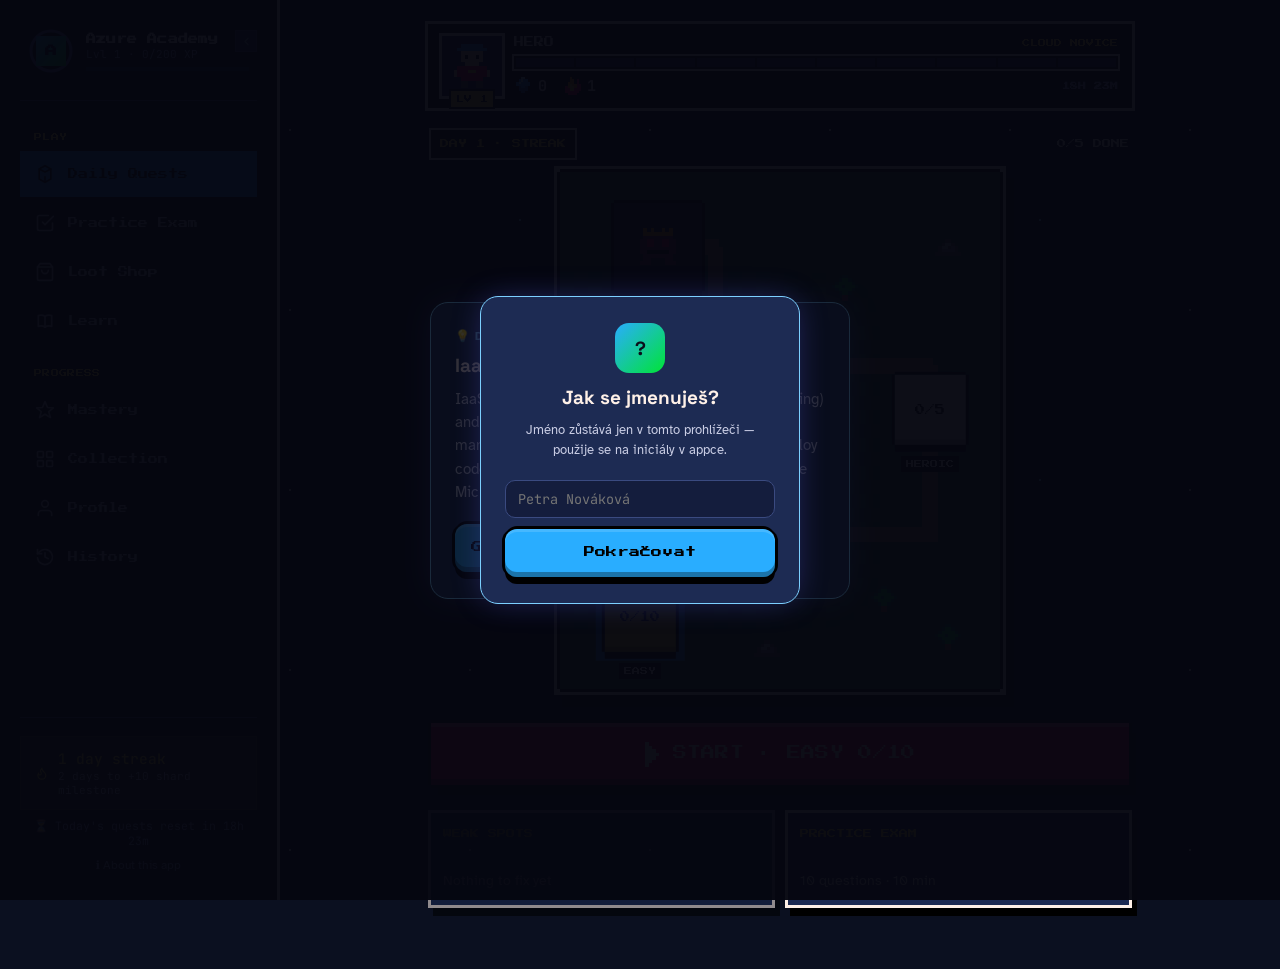
==== index.html @ ad639910 "v16a" ====
<!doctype html>
<html lang="en">
<head>
<meta charset="utf-8">
<meta name="viewport" content="width=device-width, initial-scale=1, viewport-fit=cover">
<title>Azure Academy — AZ-900 Quest Trainer</title>
<meta name="color-scheme" content="dark">
<meta name="apple-mobile-web-app-capable" content="yes">
<meta name="apple-mobile-web-app-status-bar-style" content="black-translucent">
<meta name="apple-mobile-web-app-title" content="AZ-900 Quest">
<meta name="mobile-web-app-capable" content="yes">
<meta name="theme-color" content="#0b1020">
<link rel="manifest" href="manifest.webmanifest">
<link rel="icon" type="image/png" sizes="192x192" href="icons/icon-192.png">
<link rel="apple-touch-icon" href="icons/apple-touch-icon.png">
<link rel="preconnect" href="https://fonts.googleapis.com">
<link rel="preconnect" href="https://fonts.gstatic.com" crossorigin>
<link rel="stylesheet" href="https://fonts.googleapis.com/css2?family=Press+Start+2P&family=JetBrains+Mono:wght@500;700&family=Atkinson+Hyperlegible:wght@400;700&display=swap">
<link rel="stylesheet" href="style.css?v=16">
<link rel="stylesheet" href="pixel.css?v=16">
</head>
<body>
<div id="mobile-topbar" class="mobile-topbar">
  <button id="mobile-nav-toggle" class="mobile-nav-toggle" onclick="toggleMobileNav()" aria-label="Menu">
    <svg viewBox="0 0 24 24" fill="none" stroke="currentColor" stroke-width="2" stroke-linecap="round"><line x1="3" y1="6" x2="21" y2="6"></line><line x1="3" y1="12" x2="21" y2="12"></line><line x1="3" y1="18" x2="21" y2="18"></line></svg>
  </button>
  <span class="mobile-topbar-title">Azure Academy</span>
</div>
<div id="mobile-nav-backdrop" class="mobile-nav-backdrop" onclick="closeMobileNav()"></div>
<svg id="bg-pattern" aria-hidden="true" xmlns="http://www.w3.org/2000/svg" xmlns:xlink="http://www.w3.org/1999/xlink">
  <defs>
    <g id="ic-cloud"><g transform="translate(-12,-12)"><path d="M17 18H8a4 4 0 0 1-1-7.9A5.5 5.5 0 0 1 16.9 8h.4a4 4 0 0 1-.3 8Z"/></g></g>
    <g id="ic-key"><g transform="translate(-12,-12)"><circle cx="8" cy="8" r="4"/><path d="M11 11 20 20"/><path d="M15.5 15.5 18.5 12.5"/><path d="M18 18 21 15"/></g></g>
    <g id="ic-shield"><g transform="translate(-12,-12)"><path d="M12 3 19 6v6c0 5-3 8-7 9-4-1-7-4-7-9V6Z"/><path d="M9 12l2 2 4-4"/></g></g>
    <g id="ic-gear"><g transform="translate(-12,-12)"><circle cx="12" cy="12" r="3"/><path d="M12 2v3M12 19v3M4.2 4.2l2.1 2.1M17.7 17.7l2.1 2.1M2 12h3M19 12h3M4.2 19.8l2.1-2.1M17.7 6.3l2.1-2.1"/></g></g>
    <g id="ic-db"><g transform="translate(-12,-12)"><ellipse cx="12" cy="6" rx="7" ry="3"/><path d="M5 6v6c0 1.7 3.1 3 7 3s7-1.3 7-3V6"/><path d="M5 12v6c0 1.7 3.1 3 7 3s7-1.3 7-3v-6"/></g></g>
    <g id="ic-net"><g transform="translate(-12,-12)"><circle cx="6" cy="6" r="2"/><circle cx="18" cy="6" r="2"/><circle cx="12" cy="18" r="2"/><path d="M8 7l3 9M16 7l-3 9M8 6h8"/></g></g>
    <g id="ic-mail"><g transform="translate(-12,-12)"><rect x="3" y="6" width="18" height="13" rx="2"/><path d="M3 7l9 6 9-6"/></g></g>
    <g id="ic-person"><g transform="translate(-12,-12)"><circle cx="12" cy="12" r="9"/><circle cx="12" cy="10" r="3"/><path d="M6.5 18.5c1.5-2.5 3.5-3.5 5.5-3.5s4 1 5.5 3.5"/></g></g>
    <pattern id="cloudTile" width="1200" height="900" patternUnits="userSpaceOnUse">
      <g fill="none" stroke="currentColor" stroke-width="2.2" stroke-linecap="round" stroke-linejoin="round">
        <use href="#ic-cloud" transform="translate(120,170) rotate(-10) scale(4.3)"/>
        <use href="#ic-key" transform="translate(475,135) rotate(16) scale(3.9)"/>
        <use href="#ic-shield" transform="translate(730,185) rotate(-13) scale(4.5)"/>
        <use href="#ic-gear" transform="translate(1065,125) rotate(22) scale(4.0)"/>
        <use href="#ic-db" transform="translate(180,465) rotate(-7) scale(4.6)"/>
        <use href="#ic-net" transform="translate(425,430) rotate(13) scale(4.1)"/>
        <use href="#ic-mail" transform="translate(770,480) rotate(-19) scale(3.8)"/>
        <use href="#ic-person" transform="translate(1035,440) rotate(9) scale(4.4)"/>
        <use href="#ic-gear" transform="translate(130,775) rotate(25) scale(4.0)"/>
        <use href="#ic-cloud" transform="translate(480,735) rotate(-9) scale(4.5)"/>
        <use href="#ic-key" transform="translate(720,770) rotate(15) scale(3.9)"/>
        <use href="#ic-shield" transform="translate(1070,725) rotate(-6) scale(4.3)"/>
      </g>
    </pattern>
  </defs>
  <rect width="100%" height="100%" fill="url(#cloudTile)"/>
</svg>

<div id="shell">
  <aside id="sidebar">
    <div class="brand">
      <button class="sidebar-collapse-btn" onclick="toggleSidebarCollapse()" aria-label="Collapse sidebar" title="Collapse sidebar">
        <svg viewBox="0 0 24 24" fill="none" stroke="currentColor" stroke-width="2" stroke-linecap="round" stroke-linejoin="round"><polyline points="15 18 9 12 15 6"></polyline></svg>
      </button>
      <div class="brand-ring-wrap">
        <svg class="brand-ring" width="46" height="46" viewBox="0 0 46 46">
          <circle cx="23" cy="23" r="20" stroke="var(--line-bright)" stroke-width="3" fill="none"/>
          <circle id="brand-ring-fill" cx="23" cy="23" r="20" stroke="url(#brandRingGrad)" stroke-width="3" fill="none"
            stroke-linecap="round" stroke-dasharray="125.6" stroke-dashoffset="125.6" transform="rotate(-90 23 23)"/>
          <defs><linearGradient id="brandRingGrad"><stop offset="0%" stop-color="var(--section-accent)"/><stop offset="100%" stop-color="var(--teal)"/></linearGradient></defs>
        </svg>
        <div class="brand-mark" id="brand-mark">A</div>
      </div>
      <div class="brand-info">
        <div class="brand-text">Azure Academy</div>
        <div class="brand-sub" id="brand-sub">AZ-900 Quest Trainer</div>
        <div class="brand-xp-bar"><div class="brand-xp-fill" id="brand-xp-fill"></div></div>
      </div>
    </div>

    <nav class="nav-group">
      <div class="nav-label">Play</div>
      <div class="nav-item" data-page="quests" tabindex="0" role="button" onclick="goTo('quests')" onkeydown="if(event.key==='Enter'||event.key===' '){event.preventDefault();goTo('quests')}">
        <span class="nav-icon">
          <svg viewBox="0 0 24 24" fill="none" stroke="currentColor" stroke-width="2" stroke-linecap="round" stroke-linejoin="round"><polygon points="12 2 19 6 19 18 12 22 5 18 5 6 12 2"></polygon><line x1="12" y1="22" x2="12" y2="15.5"></line><polyline points="19 6 12 9.5 5 6"></polyline></svg>
        </span>
        Daily Quests
        <span id="chest-badge" class="nav-badge" style="display:none"></span>
      </div>
      <div class="nav-item" data-page="exam" tabindex="0" role="button" onclick="goTo('exam')" onkeydown="if(event.key==='Enter'||event.key===' '){event.preventDefault();goTo('exam')}">
        <span class="nav-icon">
          <svg viewBox="0 0 24 24" fill="none" stroke="currentColor" stroke-width="2" stroke-linecap="round" stroke-linejoin="round"><path d="M9 11l3 3L22 4"></path><path d="M21 12v7a2 2 0 0 1-2 2H5a2 2 0 0 1-2-2V5a2 2 0 0 1 2-2h11"></path></svg>
        </span>
        Practice Exam
      </div>
      <div class="nav-item" data-page="shop" tabindex="0" role="button" onclick="goTo('shop')" onkeydown="if(event.key==='Enter'||event.key===' '){event.preventDefault();goTo('shop')}">
        <span class="nav-icon">
          <svg viewBox="0 0 24 24" fill="none" stroke="currentColor" stroke-width="2" stroke-linecap="round" stroke-linejoin="round"><path d="M6 2 3 6v14a2 2 0 0 0 2 2h14a2 2 0 0 0 2-2V6l-3-4Z"></path><path d="M3 6h18"></path><path d="M16 10a4 4 0 0 1-8 0"></path></svg>
        </span>
        Loot Shop
      </div>
      <div class="nav-item" data-page="learn" tabindex="0" role="button" onclick="goTo('learn')" onkeydown="if(event.key==='Enter'||event.key===' '){event.preventDefault();goTo('learn')}">
        <span class="nav-icon">
          <svg viewBox="0 0 24 24" fill="none" stroke="currentColor" stroke-width="2" stroke-linecap="round" stroke-linejoin="round"><path d="M12 6.5c-2-1.5-5-2-8-1v13c3-1 6-.5 8 1 2-1.5 5-2 8-1V5.5c-3-1-6-.5-8 1Z"></path><path d="M12 6.5v13"></path></svg>
        </span>
        Learn
      </div>
    </nav>

    <nav class="nav-group">
      <div class="nav-label">Progress</div>
      <div class="nav-item" data-page="mastery" tabindex="0" role="button" onclick="goTo('mastery')" onkeydown="if(event.key==='Enter'||event.key===' '){event.preventDefault();goTo('mastery')}">
        <span class="nav-icon">
          <svg viewBox="0 0 24 24" fill="none" stroke="currentColor" stroke-width="2" stroke-linecap="round" stroke-linejoin="round"><path d="M12 2 15 9 22 9.5 16.5 14 18.5 21 12 17 5.5 21 7.5 14 2 9.5 9 9Z"></path></svg>
        </span>
        Mastery
      </div>
      <div class="nav-item" data-page="collection" tabindex="0" role="button" onclick="goTo('collection')" onkeydown="if(event.key==='Enter'||event.key===' '){event.preventDefault();goTo('collection')}">
        <span class="nav-icon">
          <svg viewBox="0 0 24 24" fill="none" stroke="currentColor" stroke-width="2" stroke-linecap="round" stroke-linejoin="round"><rect x="3" y="3" width="7" height="7" rx="1"></rect><rect x="14" y="3" width="7" height="7" rx="1"></rect><rect x="3" y="14" width="7" height="7" rx="1"></rect><rect x="14" y="14" width="7" height="7" rx="1"></rect></svg>
        </span>
        Collection
      </div>
      <div class="nav-item" data-page="profile" tabindex="0" role="button" onclick="goTo('profile')" onkeydown="if(event.key==='Enter'||event.key===' '){event.preventDefault();goTo('profile')}">
        <span class="nav-icon">
          <svg viewBox="0 0 24 24" fill="none" stroke="currentColor" stroke-width="2" stroke-linecap="round" stroke-linejoin="round"><path d="M20 21v-2a4 4 0 0 0-4-4H8a4 4 0 0 0-4 4v2"></path><circle cx="12" cy="7" r="4"></circle></svg>
        </span>
        Profile
      </div>
      <div class="nav-item" data-page="history" tabindex="0" role="button" onclick="goTo('history')" onkeydown="if(event.key==='Enter'||event.key===' '){event.preventDefault();goTo('history')}">
        <span class="nav-icon">
          <svg viewBox="0 0 24 24" fill="none" stroke="currentColor" stroke-width="2" stroke-linecap="round" stroke-linejoin="round"><path d="M3 3v5h5"></path><path d="M3.05 13A9 9 0 1 0 6 5.3L3 8"></path><path d="M12 7v5l4 2"></path></svg>
        </span>
        History
      </div>
    </nav>

    <div class="sidebar-footer">
      <div class="streak-pill" id="streak-pill">
        <svg width="15" height="15" viewBox="0 0 24 24" fill="none" stroke="currentColor" stroke-width="2"><path d="M8.5 14.5A2.5 2.5 0 0 0 11 12c0-1.38-.5-2-1-3-1.072-2.143-.224-4.054 2-6 .5 2.5 2 4.9 4 6.5 2 1.6 3 3.5 3 5.5a7 7 0 1 1-14 0c0-1.153.433-2.294 1-3a2.5 2.5 0 0 0 2.5 2.5z"></path></svg>
        <div>
          <div id="streak-text">0 day streak</div>
          <div id="streak-sub" class="streak-sub"></div>
        </div>
      </div>
      <div class="day-timer" id="day-timer"></div>
      <div class="about-link" onclick="showAboutModal()">ℹ️ About this app</div>
    </div>
  </aside>

  <main id="main">
    <header id="hud" class="hud" aria-label="Player status">
      <button type="button" class="hud-avatar" id="hud-avatar" onclick="goTo('profile')" aria-label="Open profile">
        <span id="hud-sprite"></span>
        <span class="hud-lvl" id="hud-lvl">LV 1</span>
      </button>
      <div class="hud-main">
        <div class="hud-row"><span class="hud-name" id="hud-name">HERO</span><span class="hud-title" id="hud-title"></span></div>
        <div class="hud-xp" id="hud-xp" role="progressbar" aria-label="Level progress" aria-valuemin="0" aria-valuemax="200" aria-valuenow="0"></div>
        <div class="hud-row hud-cur">
          <span title="Shards"><span id="hud-shard-ic"></span><b id="hud-shards">0</b></span>
          <span title="Day streak"><span id="hud-flame-ic"></span><b id="hud-streak">1</b></span>
          <span class="hud-timer" id="hud-timer"></span>
        </div>
      </div>
    </header>
    <div id="page-quests" class="page"></div>
    <div id="page-shop" class="page"></div>
    <div id="page-exam" class="page"></div>
    <div id="page-learn" class="page"></div>
    <div id="page-mastery" class="page"></div>
    <div id="page-collection" class="page"></div>
    <div id="page-profile" class="page"></div>
    <div id="page-history" class="page"></div>
  </main>
</div>

<nav id="bottom-nav" class="bottom-nav" aria-label="Main">
  <button type="button" class="bn-item" data-page="quests" onclick="goTo('quests')"><span class="bn-ic" data-ic="navQuest"></span>QUEST<span class="bn-badge" id="bn-chest-badge"></span></button>
  <button type="button" class="bn-item" data-page="learn" onclick="goTo('learn')"><span class="bn-ic" data-ic="navLearn"></span>LEARN</button>
  <button type="button" class="bn-item" data-page="shop" onclick="goTo('shop')"><span class="bn-ic" data-ic="navLoot"></span>LOOT</button>
  <button type="button" class="bn-item" data-page="exam" onclick="goTo('exam')"><span class="bn-ic" data-ic="navExam"></span>EXAM</button>
  <button type="button" class="bn-item" data-page="more" onclick="toggleMobileNav()" aria-label="More pages"><span class="bn-ic" data-ic="navMore"></span>MORE</button>
</nav>

<div id="chest-overlay" class="chest-overlay hidden" onclick="closeChestAnimation(event)">
  <div class="chest-scene">
    <div class="reward-stage" id="reward-stage">
      <div class="rs-flash"></div>
      <div class="rs-banner" id="reward-banner"></div>
      <div class="rs-beam"></div>
      <div class="rs-glow"></div>
      <div class="rs-ring"></div>
      <div class="rs-floor"></div>
      <div class="rs-item" id="reward-item"></div>
      <div class="rs-chest">
        <div class="rs-lid"><div class="rs-band a"></div><div class="rs-band b"></div></div>
        <div class="rs-base"><div class="rs-band a"></div><div class="rs-band b"></div></div>
        <div class="rs-lock"></div>
      </div>
    </div>
    <div class="chest-reveal" id="chest-reveal"></div>
    <div class="chest-hint">Click anywhere to continue</div>
  </div>
</div>

<div id="fact-overlay" class="fact-overlay hidden">
  <div class="fact-card">
    <div class="fact-kicker">💡 Daily Azure Fact</div>
    <div class="fact-title" id="fact-title"></div>
    <div class="fact-text" id="fact-text"></div>
    <button class="btn btn-primary" onclick="closeDailyFactModal()">Got it</button>
  </div>
</div>

<div id="about-overlay" class="fact-overlay hidden">
  <div class="fact-card about-card">
    <div class="fact-kicker">🎮 Welcome</div>
    <div class="fact-title">Azure Academy — AZ-900 Quest Trainer</div>
    <div class="fact-text">
      <p>This is a free, gamified study tool for the Microsoft AZ-900 (Azure Fundamentals) exam — daily quests, XP, loot, and a Learn section, instead of a plain flashcard deck.</p>
      <p><b>What's inside:</b></p>
      <ul>
        <li>275+ quiz questions across Easy / Normal / Heroic difficulty, plus open-answer Lab exercises</li>
        <li>A daily streak system, Mastery ranks, and a Loot Shop with collectible items</li>
        <li>A Boss Fight to close out each day, and a Weak Spot Review mode for questions you've missed</li>
        <li>A Learn section with short, bite-sized lessons (Beginner tier live, more levels coming)</li>
      </ul>
      <p><b>Where this is headed:</b> more Learn tiers (Intermediate/Advanced/Senior), richer visuals, and possibly other certifications down the line. It's a personal side project, actively evolving — expect some rough edges.</p>
      <p style="opacity:.75">Your progress is saved only in this browser (no account, no server). Export a backup from Profile → Backup if you want a safety net.</p>
    </div>
    <button class="btn btn-primary" onclick="closeAboutModal()">Let's go</button>
  </div>
</div>

<div id="profile-overlay" class="fact-overlay hidden">
  <div class="fact-card" style="max-width:320px;text-align:center">
    <div class="profile-modal-mark">?</div>
    <div class="fact-title" style="margin-top:2px">Jak se jmenuješ?</div>
    <div class="fact-text" style="font-size:12.5px">Jméno zůstává jen v tomto prohlížeči — použije se na iniciály v appce.</div>
    <input id="profile-name-input" type="text" placeholder="Petra Nováková" maxlength="40"
      onkeydown="if(event.key==='Enter'){saveProfileName()}" class="profile-name-input">
    <button class="btn btn-primary" style="width:100%" onclick="saveProfileName()">Pokračovat</button>
  </div>
</div>

<div id="boss-overlay" class="boss-overlay hidden">
  <div class="boss-scene">
    <div class="boss-impact-flash" id="boss-impact-flash"></div>
    <div class="boss-slash" id="boss-slash"></div>
    <div id="boss-scene-content"></div>
  </div>
</div>

<div id="fx-overlay" class="fx-overlay hidden">
  <div class="fx-flash" id="fx-flash"></div>
  <div class="fx-pulse" id="fx-pulse"></div>
  <div class="fx-content" id="fx-content"></div>
</div>

<div id="achievement-toast" class="achievement-toast" onclick="this.classList.remove('show')"></div>

<div id="pet-companion" class="pet-companion hidden" onclick="petClicked()">
  <div id="pet-bubble" class="pet-bubble"></div>
  <svg viewBox="0 0 100 100" xmlns="http://www.w3.org/2000/svg">
    <path d="M50 12C72 12 88 30 85 52C82 76 68 90 50 90C32 90 18 76 15 52C12 30 28 12 50 12Z" fill="currentColor" opacity="0.85"/>
    <path d="M38 30C46 26 56 30 56 40C56 48 46 52 40 46C34 40 32 34 38 30Z" fill="currentColor" opacity="0.55"/>
    <circle cx="41" cy="56" r="4" fill="#0B0E1A"/>
    <circle cx="61" cy="56" r="4" fill="#0B0E1A"/>
    <path d="M42 66q9 7 18 0" stroke="#0B0E1A" stroke-width="2.5" fill="none" stroke-linecap="round"/>
    <circle cx="18" cy="24" r="6" fill="currentColor" opacity="0.6"/>
    <circle cx="82" cy="30" r="4" fill="currentColor" opacity="0.5"/>
    <circle cx="78" cy="70" r="5" fill="currentColor" opacity="0.4"/>
    <circle cx="24" cy="20" r="1.5" fill="#fff" opacity="0.8"/>
    <circle cx="80" cy="26" r="1.2" fill="#fff" opacity="0.8"/>
  </svg>
</div>

<!-- v16: ?v= must match APP_VERSION in sw.js and engine.js -->
<script src="database.js?v=16"></script>
<script src="save.js?v=16"></script>
<script src="engine.js?v=16"></script>
<script src="loot.js?v=16"></script>
<script src="mastery.js?v=16"></script>
<script src="chestfx.js?v=16"></script>
<script src="fx.js?v=16"></script>
<script src="dailyfact.js?v=16"></script>
<script src="learn.js?v=16"></script>
<script src="bossfight.js?v=16"></script>
<script src="exam.js?v=16"></script>
<script src="practical.js?v=16"></script>
<script src="pixelart.js?v=16"></script>
<script src="app.js?v=16"></script>
<script src="pwa.js?v=16"></script>
</body>
</html>
---- style.css ----
@import url('https://fonts.googleapis.com/css2?family=Space+Grotesk:wght@400;500;600;700&family=Inter:wght@400;500;600&family=JetBrains+Mono:wght@400;500;700&display=swap');

:root{
  --bg: #0B0E1A;
  --bg-elevated: #10142450;
  --card: #161B2E;
  --card-hover: #1B2138;
  --line: #2A3050;
  --line-bright: #3D4570;
  --text: #E8E6F0;
  --text-dim: #A9ADCC;
  --text-faint: #7B7FA3;
  --accent: #5B5FEF;
  --accent-bright: #7B7FFF;
  --accent-glow: #5B5FEF33;
  --teal: #2DD4BF;
  --teal-dim: #2DD4BF22;
  --amber: #F4B740;
  --amber-dim: #F4B74022;
  --red: #EF5A6F;
  --red-dim: #EF5A6F22;

  --common: #9498B8;
  --uncommon: #3FD17A;
  --rare: #4D9FFF;
  --epic: #B873F5;
  --legendary: #F4B740;

  --r-sm: 8px;
  --r-md: 12px;
  --r-lg: 18px;
  --shadow: 0 8px 24px -8px #00000066;

  --section-accent: var(--accent);
  --section-accent-bright: var(--accent-bright);
  --section-accent-glow: var(--accent-glow);
}

*{box-sizing:border-box;margin:0;padding:0}

body{
  font-family:'Inter',sans-serif;
  background:
    radial-gradient(ellipse 800px 500px at 15% -10%, var(--section-accent-glow), transparent),
    radial-gradient(ellipse 600px 400px at 100% 20%, #2DD4BF12, transparent),
    radial-gradient(ellipse 700px 500px at 50% 110%, var(--section-accent-glow), transparent),
    var(--bg);
  color:var(--text);
  min-height:100vh;
  display:flex;
  transition:background .5s ease;
}

h1,h2,h3,.num{font-family:'Space Grotesk',sans-serif}
.mono{font-family:'JetBrains Mono',monospace}

/* ===== Layout shell ===== */
#bg-pattern{
  position:fixed;inset:0;width:100vw;height:100vh;
  z-index:-1;pointer-events:none;
  color:var(--accent);opacity:.16;
  transition:color .5s ease;
}

#shell{display:flex;width:100%;min-height:100vh}

#sidebar{
  width:280px;flex-shrink:0;
  background:#0D1020;
  border-right:1px solid var(--line);
  display:flex;flex-direction:column;
  padding:28px 20px;
  position:sticky;top:0;height:100vh;
  overflow-y:auto;
}
#sidebar::before{
  content:'';position:absolute;top:0;left:0;right:0;height:3px;
  background:linear-gradient(90deg,var(--section-accent),var(--section-accent-bright),transparent);
  transition:background .4s ease;
}
.brand{
  display:flex;align-items:center;gap:12px;
  padding:0 8px 26px;margin-bottom:10px;
  border-bottom:1px solid var(--line);
  position:relative;
}
.brand-ring-wrap{position:relative;width:46px;height:46px;flex-shrink:0}
.brand-ring{position:absolute;top:0;left:0}
.brand-ring-fill,#brand-ring-fill{transition:stroke-dashoffset .6s cubic-bezier(.4,0,.2,1)}
.brand-mark{
  position:absolute;top:8px;left:8px;
  width:30px;height:30px;flex-shrink:0;
  background:linear-gradient(135deg,var(--accent),var(--teal));
  border-radius:8px;
  display:flex;align-items:center;justify-content:center;
  font-weight:700;font-size:14px;color:#0B0E1A;
}
.brand-info{flex:1;min-width:0}
.brand-text{font-weight:600;font-size:17px;letter-spacing:.2px}
.brand-sub{font-size:11px;color:var(--text-faint);font-family:'JetBrains Mono',monospace;margin-bottom:6px}
.brand-xp-bar{height:4px;border-radius:99px;background:var(--bg-elevated);overflow:hidden}
.brand-xp-fill{height:100%;width:0%;background:linear-gradient(90deg,var(--section-accent),var(--teal));transition:width .6s cubic-bezier(.4,0,.2,1)}

.sidebar-collapse-btn{
  display:flex;position:absolute;top:2px;right:0;
  width:22px;height:22px;align-items:center;justify-content:center;
  background:var(--card);border:1px solid var(--line);border-radius:6px;
  color:var(--text-faint);cursor:pointer;transition:color .15s ease,transform .3s ease;
}
.sidebar-collapse-btn:hover{color:var(--text)}
.sidebar-collapse-btn svg{width:13px;height:13px}

#sidebar.collapsed{width:76px;padding-left:14px;padding-right:14px}
#sidebar.collapsed .brand-info,#sidebar.collapsed .nav-label,#sidebar.collapsed .nav-item span:not(.nav-icon),
#sidebar.collapsed .streak-pill > div,#sidebar.collapsed .day-timer,#sidebar.collapsed .about-link{display:none}
#sidebar.collapsed .nav-item{justify-content:center;padding:12px 0}
#sidebar.collapsed .streak-pill{justify-content:center;padding:10px}
#sidebar.collapsed .brand{justify-content:center;padding-left:0;padding-right:0}
#sidebar.collapsed .sidebar-collapse-btn svg{transform:rotate(180deg)}
#sidebar.collapsed .nav-badge{position:absolute;top:4px;right:4px}

.nav-group{margin-top:22px}
.nav-label{font-size:12px;color:var(--text-faint);text-transform:uppercase;letter-spacing:.08em;padding:0 14px 10px}
.nav-item{
  display:flex;align-items:center;gap:13px;
  padding:12px 14px;border-radius:var(--r-md);
  color:var(--text-dim);font-size:15.5px;font-weight:500;
  cursor:pointer;border:1px solid transparent;
  transition:background .12s,color .12s,transform .12s cubic-bezier(.34,1.56,.64,1);
  margin-bottom:3px;
}
.nav-item:hover{background:var(--card);color:var(--text)}
.nav-item:active{transform:scale(.97)}
.nav-item.active{background:var(--section-accent-glow);color:var(--section-accent-bright);border-color:var(--section-accent);transition:background .3s ease,color .3s ease,border-color .3s ease,transform .12s cubic-bezier(.34,1.56,.64,1)}
.nav-badge{
  margin-left:auto;background:var(--red);color:#fff;font-size:11px;font-weight:700;
  min-width:18px;height:18px;border-radius:999px;display:flex;align-items:center;justify-content:center;
  padding:0 5px;
}
.nav-icon{width:20px;height:20px;flex-shrink:0;display:flex;align-items:center;justify-content:center}
.nav-icon svg{width:100%;height:100%}

.sidebar-footer{margin-top:auto;padding-top:18px;border-top:1px solid var(--line)}
.streak-pill{
  display:flex;align-items:center;gap:9px;
  padding:12px 14px;border-radius:var(--r-md);
  background:var(--amber-dim);border:1px solid #F4B74033;
  font-size:14.5px;color:var(--amber);font-weight:500;
}
.streak-sub{font-size:11px;color:var(--text-dim);font-weight:400;margin-top:1px}
.day-timer{font-size:11.5px;color:var(--text-faint);margin-top:8px;text-align:center}
.day-timer.urgent{color:var(--red);font-weight:600}

#main{flex:1;min-width:0;padding:44px 48px;max-width:1320px;margin:0 auto;width:100%}
.page{display:none}
.page.active{display:block;animation:fadein .25s ease}
@keyframes fadein{from{opacity:0;transform:translateY(6px)}to{opacity:1;transform:translateY(0)}}

.page-header{display:flex;justify-content:space-between;align-items:flex-end;margin-bottom:30px;gap:16px;flex-wrap:wrap}
.page-title{font-size:clamp(1.5rem, 1.15rem + 1.4vw, 1.875rem);font-weight:600}
.page-subtitle{font-size:14.5px;color:var(--text-dim);margin-top:5px}

.stat-row{display:flex;gap:10px;flex-wrap:wrap}
.stat-chip{
  display:flex;align-items:center;gap:8px;
  background:var(--card);border:1px solid var(--line);
  padding:9px 16px;border-radius:999px;
  font-size:14.5px;font-weight:500;
}
.stat-chip .dot{width:8px;height:8px;border-radius:50%}

/* ===== Cards ===== */
.card{
  background:rgba(22,27,46,.55);
  backdrop-filter:blur(20px) saturate(160%);
  -webkit-backdrop-filter:blur(20px) saturate(160%);
  border:1px solid rgba(255,255,255,.08);
  border-top:1px solid rgba(255,255,255,.14);
  border-radius:var(--r-lg);
  box-shadow:inset 0 1px 0 rgba(255,255,255,.06), 0 8px 24px -8px #00000066;
  padding:28px 30px;
  margin-bottom:20px;
  position:relative;
  isolation:isolate;
}
.card::after{
  content:'';position:absolute;inset:0;border-radius:inherit;pointer-events:none;z-index:-1;
  opacity:.025;mix-blend-mode:overlay;
  background:url("data:image/svg+xml,%3Csvg xmlns='http://www.w3.org/2000/svg' width='120' height='120'%3E%3Cfilter id='n'%3E%3CfeTurbulence type='fractalNoise' baseFrequency='0.9' numOctaves='2' stitchTiles='stitch'/%3E%3C/filter%3E%3Crect width='100%25' height='100%25' filter='url(%23n)'/%3E%3C/svg%3E");
}
.card-title{font-size:clamp(1.05rem, .95rem + .4vw, 1.19rem);font-weight:600;margin-bottom:5px}
.card-sub{font-size:14.5px;color:var(--text-dim);margin-bottom:20px}

.grid{display:grid;grid-template-columns:repeat(auto-fit,minmax(210px,1fr));gap:14px}
.metric{
  background:rgba(16,20,36,.5);
  backdrop-filter:blur(14px) saturate(150%);
  -webkit-backdrop-filter:blur(14px) saturate(150%);
  border:1px solid rgba(255,255,255,.07);
  border-radius:var(--r-md);
  padding:17px 19px;
}
.metric-label{font-size:12px;color:var(--text-faint);text-transform:uppercase;letter-spacing:.06em;margin-bottom:7px}
.metric-value{font-size:clamp(1.15rem, 1rem + .6vw, 1.4375rem);font-weight:600;font-family:'JetBrains Mono',monospace}

/* ===== Hexagon daily path (signature element) ===== */
.hexpath{
  display:flex;align-items:center;justify-content:center;
  gap:0;padding:34px 10px 22px;
  flex-wrap:wrap;
}
.hex-node{position:relative;display:flex;flex-direction:column;align-items:center;cursor:pointer}
.hex{
  width:92px;height:104px;
  clip-path:polygon(50% 0%,100% 25%,100% 75%,50% 100%,0% 75%,0% 25%);
  background:var(--card);
  border:2px solid var(--line);
  display:flex;align-items:center;justify-content:center;
  transition:transform .15s,border-color .15s,background .15s;
}
.hex-node:hover .hex{transform:translateY(-3px)}
.hex-node:active .hex{transform:translateY(0) scale(.94)}
.hex-node.active .hex{border-color:var(--accent-bright);box-shadow:0 0 0 4px var(--accent-glow)}
.hex-node.done .hex{background:linear-gradient(160deg,var(--teal-dim),var(--card));border-color:var(--teal)}
.hex-node.boss .hex{
  width:108px;height:122px;
  background:linear-gradient(160deg,var(--amber-dim),var(--card));
  border-color:#F4B74055;
}
.hex-node.boss.done .hex{border-color:var(--amber);background:linear-gradient(160deg,var(--amber-dim),var(--card))}
.hex-icon{font-size:28px}
.hex-label{font-size:12px;color:var(--text-dim);font-weight:600;text-transform:uppercase;letter-spacing:.04em;margin-top:9px}
.hex-progress{font-size:12px;color:var(--text-faint);font-family:'JetBrains Mono',monospace;margin-top:2px}
.hex-link{
  width:52px;height:3px;flex-shrink:0;position:relative;border-radius:2px;
  background:repeating-linear-gradient(90deg, var(--line-bright) 0 6px, transparent 6px 11px);
}
.hex-link::after{
  content:'';position:absolute;inset:0;border-radius:2px;
  background:linear-gradient(90deg, var(--accent), var(--teal));
  width:0%;transition:width .7s cubic-bezier(.4,0,.2,1);
}
.hex-link.done::after{width:100%}

/* ===== Quiz ===== */
.quest-card{padding:34px}
.quest-tag{
  display:inline-block;font-size:12.5px;font-weight:600;
  color:var(--accent-bright);background:var(--accent-glow);
  padding:5px 12px;border-radius:999px;margin-bottom:17px;
  text-transform:uppercase;letter-spacing:.04em;
}
.quest-q{font-size:21px;font-weight:500;line-height:1.55;margin-bottom:24px}

.opt{
  display:flex;align-items:center;gap:14px;
  width:100%;text-align:left;
  background:#10142460;border:1px solid var(--line);
  border-radius:var(--r-md);padding:16px 19px;
  margin-bottom:11px;cursor:pointer;
  color:var(--text);font-size:16px;font-family:'Inter',sans-serif;
  transition:border-color .12s,background .12s;
}
.opt:hover:not(:disabled){border-color:var(--line-bright);background:var(--card-hover)}
.opt-key{
  width:28px;height:28px;border-radius:7px;flex-shrink:0;
  background:var(--card);border:1px solid var(--line);
  display:flex;align-items:center;justify-content:center;
  font-size:12.5px;font-weight:700;color:var(--text-dim);
  font-family:'JetBrains Mono',monospace;
}
.opt.selected{border-color:var(--accent-bright)}
.opt.selected .opt-key{background:var(--accent);border-color:var(--accent);color:#fff}
.opt.correct{border-color:var(--teal);background:var(--teal-dim)}
.opt.correct .opt-key{background:var(--teal);border-color:var(--teal);color:#0B0E1A}
.opt.wrong{border-color:var(--red);background:var(--red-dim)}
.opt.wrong .opt-key{background:var(--red);border-color:var(--red);color:#fff}
.opt:disabled{cursor:default}

.feedback-banner{
  display:flex;align-items:flex-start;gap:11px;
  padding:17px 19px;border-radius:var(--r-md);margin:18px 0;
  font-size:15px;line-height:1.55;
}
.feedback-banner.good{background:var(--teal-dim);border:1px solid #2DD4BF40;color:var(--text)}
.feedback-banner.bad{background:var(--red-dim);border:1px solid #EF5A6F40;color:var(--text)}
.feedback-banner.warn{background:var(--amber-dim);border:1px solid #F4B74040;color:var(--text)}
.feedback-banner b{color:inherit}
.feedback-banner .label{font-weight:700;display:block;margin-bottom:4px}
.muted-hint{color:var(--text-faint);font-size:14.5px}

/* ===== Buttons ===== */
.btn{
  display:inline-flex;align-items:center;gap:8px;
  background:var(--card);border:1px solid var(--line-bright);
  color:var(--text);font-size:15px;font-weight:500;
  padding:11px 20px;border-radius:var(--r-md);
  cursor:pointer;transition:background .12s,border-color .12s,transform .18s cubic-bezier(.34,1.56,.64,1);
  font-family:'Inter',sans-serif;
  position:relative;overflow:hidden;
}
.btn:hover:not(:disabled){background:var(--card-hover);border-color:var(--accent)}
.btn:active:not(:disabled){transform:scale(.96)}
.btn:disabled{opacity:.4;cursor:default}
.btn.rippling::after{
  content:'';position:absolute;left:var(--x,50%);top:var(--y,50%);
  width:8px;height:8px;background:rgba(255,255,255,.5);border-radius:50%;
  transform:translate(-50%,-50%) scale(0);opacity:1;pointer-events:none;
  animation:btnRipple .6s ease-out;
}
@keyframes btnRipple{to{transform:translate(-50%,-50%) scale(16);opacity:0}}
.btn-primary{background:var(--accent);border-color:var(--accent);color:#fff}
.btn-primary:hover:not(:disabled){background:var(--accent-bright);border-color:var(--accent-bright)}
.btn-gold{background:linear-gradient(135deg,#F4B740,#E0941E);border-color:transparent;color:#1A1206;font-weight:600}
.btn-gold:hover:not(:disabled){filter:brightness(1.08)}
.btn-ghost{background:transparent;border-color:var(--line)}
.btn-row{display:flex;gap:12px;flex-wrap:wrap;margin-top:8px}

textarea{
  width:100%;min-height:150px;
  background:#0D1020;border:1px solid var(--line);
  border-radius:var(--r-md);padding:17px;
  color:var(--text);font-size:15.5px;font-family:'Inter',sans-serif;
  resize:vertical;line-height:1.65;
}
textarea:focus{outline:none;border-color:var(--accent)}

.nav-item:focus-visible,
.hex-node:focus-visible,
.btn:focus-visible,
.loot-card button:focus-visible{
  outline:2px solid var(--accent-bright);
  outline-offset:2px;
}

progress{appearance:none;width:100%;height:9px;border-radius:99px;overflow:hidden;border:none}
progress::-webkit-progress-bar{background:#0D1020;border-radius:99px}
progress::-webkit-progress-value{background:linear-gradient(90deg,var(--accent),var(--teal));border-radius:99px}

/* ===== Loot / collection ===== */
.loot-grid{display:grid;grid-template-columns:repeat(auto-fill,minmax(260px,1fr));gap:16px}
.loot-card{
  background:var(--card);border:1px solid var(--line);border-radius:var(--r-md);
  padding:18px;display:flex;flex-direction:column;gap:8px;
}
.loot-card.uncommon{box-shadow:0 0 0 1px var(--uncommon),0 0 20px -8px var(--uncommon)}
.loot-card.rare{box-shadow:0 0 0 1px var(--rare),0 0 24px -6px #4D9FFF66}
.loot-card.epic{box-shadow:0 0 0 1px var(--epic),0 0 26px -5px #B873F566}
.loot-card.legendary{box-shadow:0 0 0 1px var(--legendary),0 0 28px -4px #F4B74070}
.loot-name{font-weight:600;font-size:14px}
.loot-name.common{color:var(--common)}
.loot-name.uncommon{color:var(--uncommon)}
.loot-name.rare{color:var(--rare)}
.loot-name.epic{color:var(--epic)}
.loot-name.legendary{color:var(--legendary)}
.loot-meta{display:flex;gap:6px;flex-wrap:wrap}
.loot-badge{font-size:10px;padding:2px 8px;border-radius:99px;background:#0D1020;color:var(--text-dim);text-transform:uppercase;letter-spacing:.03em}
.loot-desc{font-size:12.5px;color:var(--text-dim);line-height:1.5}
.loot-effect{font-size:12px;color:var(--text);background:#0D1020;padding:6px 10px;border-radius:6px}
.loot-progress{height:5px;border-radius:99px;background:#0D1020;overflow:hidden}
.loot-progress-fill{height:100%;background:linear-gradient(90deg,var(--accent),var(--teal));transition:width .4s ease}

.theme-swatch{
  display:inline-flex;align-items:center;gap:8px;
  padding:8px 14px;border-radius:var(--r-md);
  background:var(--card);border:1px solid var(--line);
  cursor:pointer;font-size:13px;margin:0 8px 8px 0;
}
.theme-swatch.active{border-color:var(--accent-bright);background:var(--accent-glow)}
.swatch-dot{width:12px;height:12px;border-radius:50%}

.empty-state{
  text-align:center;padding:40px 20px;color:var(--text-faint);
  border:1px dashed var(--line);border-radius:var(--r-lg);font-size:13.5px;
}

.history-item{
  background:#10142460;border-left:3px solid var(--red);border-radius:0 var(--r-sm) var(--r-sm) 0;
  padding:14px 16px;margin-bottom:10px;
}
.history-item.ok{border-left-color:var(--teal)}
.history-q{font-weight:500;font-size:14px;margin-bottom:6px}
.history-row{font-size:12.5px;margin-bottom:2px}
.history-row.your{color:var(--red)}
.history-row.correct{color:var(--teal)}
.history-explain{font-size:12.5px;color:var(--text-dim);margin-top:8px;line-height:1.5}

.level-track{position:relative;height:10px;background:#0D1020;border-radius:99px;overflow:hidden;margin:10px 0}
.level-fill{height:100%;background:linear-gradient(90deg,var(--accent),var(--accent-bright));border-radius:99px;transition:width .4s ease}

.avatar-ring{
  width:64px;height:64px;border-radius:50%;
  background:linear-gradient(135deg,var(--accent),var(--teal));
  display:flex;align-items:center;justify-content:center;
  font-size:22px;font-weight:700;color:#0B0E1A;
  flex-shrink:0;
}

.theme-bastion{--accent:#3FD17A;--accent-bright:#5CE897;--accent-glow:#3FD17A2a}
.theme-iac{--accent:#B873F5;--accent-bright:#C68FFF;--accent-glow:#B873F52a}
.theme-gryphon{--accent:#F4B740;--accent-bright:#FFCB5C;--accent-glow:#F4B7402a}
.theme-phoenix{--accent:#EF5A6F;--accent-bright:#FF7B8C;--accent-glow:#EF5A6F2a}

.mobile-nav-toggle{display:none}
.mobile-topbar{display:none}
.mobile-nav-backdrop{display:none}

@media (max-width: 880px){
  html,body{overflow-x:hidden;max-width:100%}
  #shell{flex-direction:column;min-width:0;overflow-x:hidden;max-width:100%}
  .sidebar-collapse-btn{display:none}
  #sidebar.collapsed{width:280px;max-width:82vw;padding-left:20px;padding-right:20px}
  #sidebar.collapsed .brand-info,#sidebar.collapsed .nav-label,
  #sidebar.collapsed .streak-pill > div,#sidebar.collapsed .day-timer,#sidebar.collapsed .about-link{display:block}
  #sidebar.collapsed .nav-item span:not(.nav-icon){display:inline}
  #sidebar.collapsed .nav-item{justify-content:flex-start;padding:12px 14px}
  #sidebar.collapsed .brand{justify-content:flex-start;padding-left:8px;padding-right:8px}

  .mobile-topbar{
    display:flex;align-items:center;gap:12px;
    position:fixed;top:0;left:0;right:0;z-index:600;
    padding:calc(env(safe-area-inset-top,0px) + 12px) 16px 12px;
    background:#0D1020;border-bottom:1px solid var(--line);
  }
  .mobile-topbar-title{font-weight:600;font-size:15.5px;color:var(--text)}
  .mobile-nav-toggle{
    display:flex;position:static;flex-shrink:0;
    width:38px;height:38px;border-radius:var(--r-md);
    background:var(--card);border:1px solid var(--line);color:var(--text);
    align-items:center;justify-content:center;cursor:pointer;
  }
  .mobile-nav-toggle svg{width:19px;height:19px}

  .mobile-nav-backdrop{
    display:block;position:fixed;inset:0;z-index:500;
    background:rgba(5,7,16,0);opacity:0;pointer-events:none;
    transition:opacity .25s ease;
  }
  .mobile-nav-backdrop.visible{background:rgba(5,7,16,.72);opacity:1;pointer-events:auto}

  #sidebar{
    position:fixed;top:0;left:0;z-index:650;
    width:280px;max-width:82vw;height:100vh;
    transform:translateX(-100%);transition:transform .28s ease;
    padding:calc(env(safe-area-inset-top,0px) + 24px) 20px 20px;
    overflow-y:auto;-webkit-overflow-scrolling:touch;
    flex-direction:column;flex-wrap:nowrap;
  }
  #sidebar.open{transform:translateX(0)}

  .brand{padding:0 8px 22px;margin-bottom:10px}
  .nav-group{display:block;margin:22px 0 0}
  .nav-label{display:block}
  .nav-item{white-space:normal;padding:12px 14px}
  .sidebar-footer{display:block;margin-top:auto;padding-top:18px;border-top:1px solid var(--line)}
  .streak-pill{padding:12px 14px;font-size:14.5px}
  .streak-sub{display:block}
  .day-timer{margin-top:8px}

  #main{padding:calc(env(safe-area-inset-top,0px) + 78px) 20px 20px;min-width:0}
  .hex{width:60px;height:68px}
  .hex-node.boss .hex{width:70px;height:80px}
}

/* ===== admin_guide.html compatibility layer ===== */
/* admin_guide.html is a separate standalone tool, not part of the sidebar
   shell, so it needs its own page padding and a few legacy class names. */
body:has(#guide){display:block;padding:32px 40px;max-width:1100px;margin:0 auto}
.tag{
  display:inline-block;background:var(--card);border:1px solid var(--line);
  padding:5px 11px;border-radius:999px;margin:0 6px 6px 0;font-size:12.5px;color:var(--text-dim);
}
.small{font-size:12.5px;color:var(--text-dim)}
.warnbtn{
  display:inline-flex;align-items:center;gap:7px;
  background:linear-gradient(135deg,#F4B740,#E0941E);border:none;color:#1A1206;
  font-weight:600;font-size:13.5px;padding:9px 16px;border-radius:var(--r-md);
  cursor:pointer;margin:0 8px 8px 0;
}
.warnbtn:hover{filter:brightness(1.08)}
.reviewItem{
  background:#10142460;border:1px solid var(--line);border-radius:var(--r-md);
  padding:14px 16px;margin:10px 0;
}
.adminGrid{display:grid;grid-template-columns:repeat(auto-fit,minmax(260px,1fr));gap:12px}
.adminInput{
  width:100%;padding:9px 11px;border-radius:var(--r-sm);
  border:1px solid var(--line);background:#0D1020;color:var(--text);
  margin:4px 0;font-family:'Inter',sans-serif;font-size:13.5px;
}
.adminInput:focus{outline:none;border-color:var(--accent)}
.previewCard{
  border:2px solid var(--line);border-radius:var(--r-lg);padding:16px;margin:10px 0;
  background:linear-gradient(135deg,#0D1020,var(--card));
}
.previewCard.common{border-color:var(--common)}
.previewCard.uncommon{border-color:var(--uncommon)}
.previewCard.rare{border-color:var(--rare)}
.previewCard.epic{border-color:var(--epic)}
.previewCard.legendary{border-color:var(--legendary);box-shadow:0 0 18px -4px #F4B74055}
.previewIcon{font-size:38px;display:block;margin-bottom:8px}
.themePreview{min-height:110px;border-radius:var(--r-lg);padding:16px;border:1px solid var(--line);margin:8px 0}
.themePreview.bastion{background:#0D1F16;color:#c8f5da;border-color:var(--uncommon)}
.themePreview.iac{background:#160D26;color:#e9d9ff;border-color:var(--epic)}
.themePreview.gryphon{background:#211A0D;color:#ffe9b8;border-color:var(--legendary)}
.themePreview.phoenix{background:#260D12;color:#ffd9de;border-color:var(--red)}
.common{color:var(--common)}.uncommon{color:var(--uncommon)}.rare{color:var(--rare)}.epic{color:var(--epic)}.legendary{color:var(--legendary)}
#guide h1,#guide h2,#guide h3,h1:first-child{font-family:'Space Grotesk',sans-serif}
h1:first-child{font-size:22px;margin-bottom:18px}
#guide h2{font-size:17px;margin-bottom:10px}
#guide h3{font-size:14px;margin:14px 0 8px;color:var(--text-dim)}
#guide label{display:block;font-size:12.5px;color:var(--text-dim);margin:8px 0 2px}
textarea#exportBox{margin-top:10px}

/* ===== Chest opening animation ===== */
.chest-overlay{
  position:fixed;inset:0;z-index:1000;
  display:flex;align-items:center;justify-content:center;
  background:rgba(5,7,16,0);
  opacity:0;pointer-events:none;
  transition:background .35s ease,opacity .35s ease;
}
.chest-overlay.visible{background:rgba(5,7,16,.82);opacity:1;pointer-events:auto}
.chest-overlay.hidden{display:none}

.chest-scene{position:relative;display:flex;flex-direction:column;align-items:center;gap:8px;text-align:center;padding:20px}

/* ===== Reward stage (from reference animation file) — chest, glow, beam, ring, item, banner ===== */
.reward-stage{position:relative;width:320px;height:340px;perspective:1000px}
.reward-stage .rs-floor{
  position:absolute;left:50%;bottom:30px;
  width:280px;height:52px;transform:translateX(-50%);
  border-radius:50%;background:radial-gradient(ellipse,rgba(0,0,0,.7),transparent 70%);
  filter:blur(4px)
}
.reward-stage .rs-chest{
  position:absolute;left:50%;bottom:64px;
  width:155px;height:112px;
  transform:translateX(-50%);transform-origin:center bottom;z-index:10
}
.reward-stage .rs-base,.reward-stage .rs-lid{
  position:absolute;left:0;width:155px;
  background:linear-gradient(135deg,#6d3c1c,#2d1709);
  border:4px solid #d39e3c;
  box-shadow:inset 0 0 0 3px #2b170a,0 10px 24px rgba(0,0,0,.5)
}
.reward-stage .rs-base{bottom:0;height:74px;border-radius:8px 8px 12px 12px}
.reward-stage .rs-lid{top:0;height:49px;border-radius:28px 28px 8px 8px;transform-origin:50% 100%}
.reward-stage .rs-band{position:absolute;top:0;bottom:0;width:16px;background:linear-gradient(90deg,#87601d,#ffd166,#87601d)}
.reward-stage .rs-band.a{left:27px}.reward-stage .rs-band.b{right:27px}
.reward-stage .rs-lock{position:absolute;left:50%;top:52px;transform:translateX(-50%);width:27px;height:34px;border-radius:5px;background:linear-gradient(#ffe38c,#b97816);border:3px solid #5e3c0c;z-index:12}
.reward-stage .rs-glow,.reward-stage .rs-beam,.reward-stage .rs-ring,.reward-stage .rs-flash{position:absolute;pointer-events:none}
.reward-stage .rs-glow{left:50%;bottom:78px;width:190px;height:190px;transform:translateX(-50%) scale(.1);border-radius:50%;opacity:0;filter:blur(5px);z-index:4}
.reward-stage .rs-beam{left:50%;bottom:105px;width:95px;height:285px;transform:translateX(-50%) scaleY(0);transform-origin:bottom;opacity:0;filter:blur(10px);z-index:3}
.reward-stage .rs-ring{left:50%;bottom:98px;width:80px;height:80px;transform:translateX(-50%) scale(.1);border:4px solid rgba(255,255,255,.75);border-radius:50%;opacity:0;z-index:7}
.reward-stage .rs-flash{inset:0;background:white;opacity:0;z-index:30}
.reward-stage .rs-item{
  position:absolute;left:50%;bottom:108px;width:80px;height:80px;
  transform:translateX(-50%) scale(.1);opacity:0;border-radius:15px;z-index:15;
  display:grid;place-items:center;font-size:40px;font-weight:900;color:white;border:3px solid rgba(255,255,255,.9)
}
.reward-stage .rs-item svg{width:42px;height:42px;stroke:white}
.reward-stage .rs-banner{
  position:absolute;top:6px;left:50%;transform:translateX(-50%);
  opacity:0;padding:10px 22px;border-radius:10px;font-weight:900;letter-spacing:.06em;
  z-index:21;white-space:nowrap;font-size:13px;
}

/* rarity tier colors */
.reward-stage.tier-common .rs-glow{background:radial-gradient(circle,#fff 0 7%,rgba(148,163,184,.8) 20%,rgba(148,163,184,.16) 55%,transparent 72%)}
.reward-stage.tier-common .rs-beam{background:linear-gradient(to top,rgba(148,163,184,.8),rgba(255,255,255,.8),transparent)}
.reward-stage.tier-common .rs-item{background:radial-gradient(circle,#d8e0e8,#536170);box-shadow:0 0 20px #94a3b8}
.reward-stage.tier-common .rs-banner{background:rgba(148,163,184,.18);border:1px solid #94a3b8;color:#e2e8f0}

.reward-stage.tier-epic .rs-glow{background:radial-gradient(circle,#fff 0 8%,rgba(168,85,247,.95) 20%,rgba(168,85,247,.2) 55%,transparent 72%)}
.reward-stage.tier-epic .rs-beam{background:linear-gradient(to top,rgba(168,85,247,.95),rgba(255,255,255,.9),transparent)}
.reward-stage.tier-epic .rs-item{background:radial-gradient(circle,#d8b4fe,#6b21a8);box-shadow:0 0 32px #a855f7}
.reward-stage.tier-epic .rs-banner{background:rgba(168,85,247,.24);border:1px solid #a855f7;color:#f3e8ff}

.reward-stage.tier-legendary .rs-glow{background:radial-gradient(circle,#fff 0 8%,rgba(251,191,36,.98) 20%,rgba(245,158,11,.24) 55%,transparent 72%)}
.reward-stage.tier-legendary .rs-beam{background:linear-gradient(to top,rgba(251,191,36,.98),rgba(255,255,255,.95),transparent)}
.reward-stage.tier-legendary .rs-item{background:radial-gradient(circle,#fff0b5,#b45309);box-shadow:0 0 38px #fbbf24}
.reward-stage.tier-legendary .rs-banner{background:rgba(245,158,11,.26);border:1px solid #fbbf24;color:#fff4cb}

/* COMMON tier timings */
.reward-stage.tier-common.play .rs-chest{animation:rsCChest 1.8s both}
.reward-stage.tier-common.play .rs-lid{animation:rsCLid 1.8s both}
.reward-stage.tier-common.play .rs-glow{animation:rsCGlow 1.8s both}
.reward-stage.tier-common.play .rs-beam{animation:rsCBeam 1.8s both}
.reward-stage.tier-common.play .rs-item{animation:rsCItem 1.8s both}
.reward-stage.tier-common.play .rs-banner{animation:rsCBanner 1.8s both}
@keyframes rsCChest{
  0%,8%{transform:translateX(-50%)}
  13%{transform:translateX(-56%) rotate(-3deg)}
  18%{transform:translateX(-44%) rotate(3deg)}
  23%{transform:translateX(-53%) rotate(-2deg)}
  28%{transform:translateX(-47%) rotate(2deg)}
  34%{transform:translateX(-50%)}
  42%{transform:translateX(-50%) translateY(-22px) scale(1.06)}
  50%{transform:translateX(-50%) translateY(0) scale(.96)}
  58%,100%{transform:translateX(-50%)}
}
@keyframes rsCLid{0%,47%{transform:rotateX(0)}55%,100%{transform:rotateX(-118deg)}}
@keyframes rsCGlow{0%,34%{opacity:0;transform:translateX(-50%) scale(.1)}52%{opacity:.75;transform:translateX(-50%) scale(1.5)}100%{opacity:.18;transform:translateX(-50%) scale(.8)}}
@keyframes rsCBeam{0%,49%{opacity:0;transform:translateX(-50%) scaleY(0)}57%{opacity:.75;transform:translateX(-50%) scaleY(.9)}100%{opacity:0;transform:translateX(-50%) scaleY(.5)}}
@keyframes rsCItem{0%,50%{opacity:0;transform:translateX(-50%) translateY(0) scale(.1)}59%{opacity:1}71%{transform:translateX(-50%) translateY(-128px) scale(1.12)}83%,100%{opacity:1;transform:translateX(-50%) translateY(-112px) scale(1)}}
@keyframes rsCBanner{0%,79%{opacity:0;transform:translateX(-50%) translateY(-14px)}90%,100%{opacity:1;transform:translateX(-50%) translateY(0)}}

/* EPIC tier timings */
.reward-stage.tier-epic.play .rs-chest{animation:rsEChest 2.25s both}
.reward-stage.tier-epic.play .rs-lid{animation:rsELid 2.25s both}
.reward-stage.tier-epic.play .rs-glow{animation:rsEGlow 2.25s both}
.reward-stage.tier-epic.play .rs-beam{animation:rsEBeam 2.25s both}
.reward-stage.tier-epic.play .rs-item{animation:rsEItem 2.25s both}
.reward-stage.tier-epic.play .rs-banner{animation:rsEBanner 2.25s both}
.reward-stage.tier-epic.play .rs-ring{animation:rsERing 2.25s both}
.reward-stage.tier-epic.play .rs-flash{animation:rsEFlash 2.25s both}
@keyframes rsEChest{
  0%,5%{transform:translateX(-50%)}
  9%{transform:translateX(-62%) rotate(-6deg)}
  13%{transform:translateX(-38%) rotate(6deg)}
  17%{transform:translateX(-60%) rotate(-5deg)}
  21%{transform:translateX(-40%) rotate(5deg)}
  25%{transform:translateX(-56%) rotate(-3deg)}
  29%{transform:translateX(-44%) rotate(3deg)}
  33%{transform:translateX(-50%)}
  40%{transform:translateX(-50%) translateY(-48px) scale(1.15)}
  47%{transform:translateX(-50%) translateY(8px) scale(.88)}
  52%{transform:translateX(-50%) translateY(-7px) scale(1.04)}
  58%,100%{transform:translateX(-50%)}
}
@keyframes rsELid{0%,45%{transform:rotateX(0)}51%,100%{transform:rotateX(-145deg)}}
@keyframes rsEGlow{0%,36%{opacity:0;transform:translateX(-50%) scale(.05)}49%{opacity:1;transform:translateX(-50%) scale(2.8)}60%{opacity:.72;transform:translateX(-50%) scale(1.3)}100%{opacity:.25;transform:translateX(-50%) scale(.9)}}
@keyframes rsEBeam{0%,44%{opacity:0;transform:translateX(-50%) scaleY(0)}50%{opacity:1;transform:translateX(-50%) scaleY(1.55)}62%{opacity:.6}100%{opacity:0;transform:translateX(-50%) scaleY(.5)}}
@keyframes rsEItem{0%,47%{opacity:0;transform:translateX(-50%) translateY(0) scale(.05) rotate(-18deg)}54%{opacity:1}64%{transform:translateX(-50%) translateY(-185px) scale(1.48) rotate(24deg)}73%{transform:translateX(-50%) translateY(-116px) scale(.84) rotate(-7deg)}82%{transform:translateX(-50%) translateY(-145px) scale(1.1) rotate(3deg)}90%,100%{opacity:1;transform:translateX(-50%) translateY(-136px) scale(1) rotate(0)}}
@keyframes rsEBanner{0%,68%{opacity:0;transform:translateX(-50%) translateY(-35px) scale(.7)}77%{opacity:1;transform:translateX(-50%) translateY(0) scale(1.16)}87%,100%{opacity:1;transform:translateX(-50%) scale(1)}}
@keyframes rsERing{0%,46%{opacity:0;transform:translateX(-50%) scale(.05)}51%{opacity:1}62%{opacity:0;transform:translateX(-50%) scale(6)}100%{opacity:0}}
@keyframes rsEFlash{0%,46%{opacity:0}49%{opacity:.75}53%,100%{opacity:0}}

/* LEGENDARY tier timings */
.reward-stage.tier-legendary.play{animation:rsLStage 3.1s both}
.reward-stage.tier-legendary.play .rs-chest{animation:rsLChest 3.1s both}
.reward-stage.tier-legendary.play .rs-lid{animation:rsLLid 3.1s both}
.reward-stage.tier-legendary.play .rs-glow{animation:rsLGlow 3.1s both}
.reward-stage.tier-legendary.play .rs-beam{animation:rsLBeam 3.1s both}
.reward-stage.tier-legendary.play .rs-item{animation:rsLItem 3.1s both}
.reward-stage.tier-legendary.play .rs-banner{animation:rsLBanner 3.1s both}
.reward-stage.tier-legendary.play .rs-ring{animation:rsLRing 3.1s both}
.reward-stage.tier-legendary.play .rs-flash{animation:rsLFlash 3.1s both}
@keyframes rsLStage{0%,15%{filter:brightness(1)}24%{filter:brightness(.45)}39%{filter:brightness(.35)}51%{filter:brightness(1.75)}58%{filter:brightness(.85)}100%{filter:brightness(1)}}
@keyframes rsLChest{
  0%,8%{transform:translateX(-50%)}
  11%{transform:translateX(-64%) rotate(-7deg)}
  14%{transform:translateX(-36%) rotate(7deg)}
  17%{transform:translateX(-62%) rotate(-6deg)}
  20%{transform:translateX(-38%) rotate(6deg)}
  23%{transform:translateX(-58%) rotate(-4deg)}
  26%{transform:translateX(-42%) rotate(4deg)}
  30%{transform:translateX(-50%)}
  38%{transform:translateX(-50%) translateY(-64px) scale(1.2)}
  46%{transform:translateX(-50%) translateY(12px) scale(.84)}
  53%{transform:translateX(-50%) translateY(-10px) scale(1.07)}
  60%,100%{transform:translateX(-50%)}
}
@keyframes rsLLid{0%,44%{transform:rotateX(0)}50%,100%{transform:rotateX(-155deg)}}
@keyframes rsLGlow{0%,28%{opacity:0;transform:translateX(-50%) scale(.03)}45%{opacity:.9;transform:translateX(-50%) scale(1.5)}51%{opacity:1;transform:translateX(-50%) scale(3.4)}69%{opacity:.78;transform:translateX(-50%) scale(1.55)}100%{opacity:.34;transform:translateX(-50%) scale(1)}}
@keyframes rsLBeam{0%,44%{opacity:0;transform:translateX(-50%) scaleY(0)}51%{opacity:1;transform:translateX(-50%) scaleY(1.8)}71%{opacity:.9}100%{opacity:0;transform:translateX(-50%) scaleY(.9)}}
@keyframes rsLItem{0%,48%{opacity:0;transform:translateX(-50%) translateY(0) scale(.03) rotateY(0)}54%{opacity:1}68%{transform:translateX(-50%) translateY(-205px) scale(1.62) rotateY(360deg)}82%{transform:translateX(-50%) translateY(-170px) scale(1.14) rotateY(720deg)}91%,100%{opacity:1;transform:translateX(-50%) translateY(-165px) scale(1) rotateY(720deg)}}
@keyframes rsLBanner{0%,78%{opacity:0;transform:translateX(-50%) translateY(-45px) scale(.65)}87%{opacity:1;transform:translateX(-50%) translateY(0) scale(1.22)}94%,100%{opacity:1;transform:translateX(-50%) scale(1)}}
@keyframes rsLRing{0%,47%{opacity:0;transform:translateX(-50%) scale(.04)}52%{opacity:1}66%{opacity:0;transform:translateX(-50%) scale(7.5)}100%{opacity:0}}
@keyframes rsLFlash{0%,47%{opacity:0}50%{opacity:1}53%{opacity:.15}56%,100%{opacity:0}}

.chest-reveal{
  margin-top:6px;min-width:260px;max-width:360px;
  background:var(--card);border:1px solid var(--line-bright);border-radius:var(--r-lg,16px);
  padding:18px 22px;opacity:0;transform:translateY(16px);
  transition:opacity .4s ease,transform .4s ease;
}
.chest-reveal.show{opacity:1;transform:translateY(0)}
.chest-reveal .reveal-title{font-weight:700;font-size:16px;margin-bottom:6px;color:var(--text)}
.chest-reveal .reveal-gains{font-size:14.5px;color:var(--amber);font-weight:600;margin-bottom:8px}
.chest-reveal .reveal-item{
  margin-top:8px;padding:10px 12px;border-radius:var(--r-md);
  border:1px solid var(--line);background:var(--bg-elevated);
  font-size:13.5px;font-weight:600;
}
.chest-reveal .reveal-item.common{color:var(--common);border-color:var(--common)}
.chest-reveal .reveal-item.uncommon{color:var(--uncommon);border-color:var(--uncommon)}
.chest-reveal .reveal-item.rare{color:var(--rare);border-color:var(--rare);box-shadow:0 0 14px -4px var(--rare)}
.chest-reveal .reveal-item.epic{color:var(--epic);border-color:var(--epic);box-shadow:0 0 16px -3px var(--epic)}
.chest-reveal .reveal-item.legendary{color:var(--legendary);border-color:var(--legendary);box-shadow:0 0 22px -2px var(--legendary)}

.chest-hint{font-size:12px;color:var(--text-faint);opacity:0;transition:opacity .4s ease .3s}
.chest-hint.show{opacity:1}

/* ===== Loot card visual polish ===== */
.loot-card{
  position:relative;overflow:hidden;
  transition:transform .18s ease,box-shadow .18s ease,border-color .18s ease;
}
.loot-card:hover{transform:translateY(-3px)}
.loot-card.owned{opacity:.62;filter:saturate(.7)}

.loot-card.rare:hover{box-shadow:0 6px 20px -6px var(--rare)}
.loot-card.epic:hover{box-shadow:0 6px 22px -6px var(--epic)}
.loot-card.legendary{animation:legendaryGlow 2.6s ease-in-out infinite}
.loot-card.legendary:hover{animation-play-state:paused;box-shadow:0 6px 26px -4px var(--legendary)}
@keyframes legendaryGlow{
  0%,100%{box-shadow:0 0 16px -4px #F4B74040}
  50%{box-shadow:0 0 26px -2px #F4B74090}
}

/* shimmer sweep for rare+ items */
.loot-card.rare::after,.loot-card.epic::after,.loot-card.legendary::after{
  content:'';position:absolute;top:0;left:-60%;width:40%;height:100%;
  background:linear-gradient(115deg,transparent,rgba(255,255,255,.10),transparent);
  transform:skewX(-18deg);pointer-events:none;
}
.loot-card.rare:hover::after,.loot-card.epic:hover::after,.loot-card.legendary:hover::after{
  animation:shimmerSweep 1s ease forwards;
}
@keyframes shimmerSweep{
  0%{left:-60%}
  100%{left:130%}
}

.loot-card.just-bought{animation:justBought .55s cubic-bezier(.34,1.56,.64,1)}
@keyframes justBought{
  0%{transform:scale(1)}
  35%{transform:scale(1.05)}
  100%{transform:scale(1)}
}

/* ===== Loot item icons ===== */
.loot-icon{
  width:44px;height:44px;border-radius:var(--r-md);
  display:flex;align-items:center;justify-content:center;
  background:var(--bg-elevated);border:1px solid var(--line);
  color:var(--common);margin-bottom:2px;
}
.loot-icon svg{width:24px;height:24px}
.loot-icon.uncommon{color:var(--uncommon);border-color:var(--uncommon)}
.loot-icon.rare{color:var(--rare);border-color:var(--rare)}
.loot-icon.epic{color:var(--epic);border-color:var(--epic)}
.loot-icon.legendary{color:var(--legendary);border-color:var(--legendary);box-shadow:0 0 12px -3px var(--legendary)}

/* ===== Daily fact popup ===== */
.fact-overlay{
  position:fixed;inset:0;z-index:1000;
  display:flex;align-items:center;justify-content:center;
  background:rgba(5,7,16,0);opacity:0;pointer-events:none;
  transition:background .3s ease,opacity .3s ease;padding:20px;
}
.fact-overlay.visible{background:rgba(5,7,16,.82);opacity:1;pointer-events:auto}
.fact-overlay.hidden{display:none}
.fact-card{
  max-width:420px;width:100%;background:var(--card);border:1px solid var(--accent-bright);
  border-radius:var(--r-lg,16px);padding:26px 24px;text-align:left;
  box-shadow:0 0 32px -6px #5B5FEF66;
  transform:translateY(10px) scale(.98);opacity:0;
  animation:factPopIn .35s ease forwards;
}
@keyframes factPopIn{
  to{transform:translateY(0) scale(1);opacity:1}
}
.fact-kicker{font-size:12px;font-weight:700;color:var(--accent-bright);text-transform:uppercase;letter-spacing:.04em;margin-bottom:10px}
.fact-title{font-size:19px;font-weight:700;color:var(--text);margin-bottom:10px;font-family:'Space Grotesk',sans-serif}
.fact-text{font-size:14.5px;line-height:1.6;color:var(--text-dim);margin-bottom:20px}

.about-card{max-width:480px;max-height:85vh;overflow-y:auto;-webkit-overflow-scrolling:touch}
.about-card .fact-text p{margin-bottom:10px}
.about-card .fact-text ul{margin:0 0 12px 18px;padding:0}
.about-card .fact-text li{margin-bottom:6px}
.about-card .fact-text b{color:var(--text)}

/* ===== Pet companion ===== */
.pet-companion{
  position:fixed;right:18px;bottom:18px;width:52px;height:52px;z-index:400;
  animation:petIdle 3s ease-in-out infinite;pointer-events:auto;cursor:pointer;
  color:var(--accent-bright);transition:color .5s ease;
}
.pet-companion.hidden{display:none}
.pet-companion svg{width:100%;height:100%;filter:drop-shadow(0 4px 10px rgba(0,0,0,.4))}
@keyframes petIdle{0%,100%{transform:translateY(0) rotate(0deg)}50%{transform:translateY(-6px) rotate(-2deg)}}
.pet-companion.hop{animation:petHop .7s ease}
@keyframes petHop{
  0%{transform:translateY(0) scale(1)}
  30%{transform:translateY(-24px) scale(1.08,.92)}
  55%{transform:translateY(0) scale(.92,1.1)}
  75%{transform:translateY(-8px) scale(1.04,.97)}
  100%{transform:translateY(0) scale(1)}
}
.pet-bubble{
  position:absolute;bottom:64px;right:0;
  background:var(--card);border:1px solid var(--line-bright);border-radius:10px;
  padding:7px 11px;font-size:11.5px;line-height:1.4;color:var(--text);
  opacity:0;transition:opacity .3s ease;max-width:180px;width:max-content;text-align:left;
}
.pet-bubble.show{opacity:1}
@media (max-width:880px){
  .pet-companion{right:12px;bottom:12px;width:42px;height:42px}
}

/* ===== Learn section ===== */
.lesson-list{display:flex;flex-direction:column;gap:8px;margin-top:12px}
.lesson-item{
  border:1px solid var(--line);border-radius:var(--r-md);
  background:var(--bg-elevated);overflow:hidden;
}
.lesson-item.open{border-color:var(--accent)}
.lesson-header{
  display:flex;align-items:center;gap:10px;padding:13px 16px;
  cursor:pointer;user-select:none;
}
.lesson-header:hover{background:var(--card-hover)}
.lesson-check{
  font-size:13px;width:22px;height:22px;flex-shrink:0;border-radius:50%;
  display:flex;align-items:center;justify-content:center;
  color:var(--text-dim);border:1.5px solid var(--line-bright);
  background:var(--bg-elevated);
  transition:all .25s ease;
}
.lesson-check.read{
  color:#0B0E1A;background:var(--teal);border-color:var(--teal);
  font-weight:700;box-shadow:0 0 16px 3px #2DD4BFAA,0 0 4px 1px #2DD4BF;
}
.lesson-title{flex:1;font-weight:500;font-size:14.5px}
.lesson-caret{font-size:11px;color:var(--text-faint)}
.lesson-body{
  padding:0 18px 18px 46px;color:var(--text-dim);font-size:13.5px;line-height:1.65;
}
.lesson-hook{font-style:italic;color:var(--text);margin-bottom:10px}
.lesson-body p{margin-bottom:10px}
.lesson-takeaway{
  margin-top:6px;padding:10px 14px;border-radius:var(--r-md);
  background:var(--teal-dim);border:1px solid #2DD4BF40;color:var(--text);
  font-size:13px;font-weight:500;
}

/* ===== Learn tier picker ===== */
.tier-grid{display:grid;grid-template-columns:repeat(auto-fit,minmax(200px,1fr));gap:16px;max-width:900px}
.tier-card{
  background:rgba(22,27,46,.55);
  backdrop-filter:blur(20px) saturate(160%);
  -webkit-backdrop-filter:blur(20px) saturate(160%);
  border:1px solid rgba(255,255,255,.08);border-top:1px solid rgba(255,255,255,.14);
  border-radius:var(--r-lg);
  box-shadow:inset 0 1px 0 rgba(255,255,255,.06), 0 8px 24px -8px #00000066;
  padding:22px;text-align:center;cursor:pointer;transition:transform .15s ease,border-color .15s ease;
}
.tier-card:hover{transform:translateY(-3px) scale(1.01);border-color:var(--accent)}
.tier-card:active{transform:translateY(-1px) scale(.98)}
.tier-card.locked{cursor:default;opacity:.5}
.tier-card.locked:hover{transform:none;border-color:var(--line)}
.tier-icon{margin-bottom:10px;display:flex;justify-content:center;color:var(--accent-bright)}
.tier-icon .ic-tier{width:34px;height:34px}
.tier-name{font-weight:700;font-size:16px;margin-bottom:6px}
.tier-desc{color:var(--text-dim);font-size:12.5px;line-height:1.5;margin-bottom:14px;min-height:38px}
.tier-badge{
  display:inline-block;font-size:11.5px;font-weight:600;padding:4px 10px;border-radius:999px;
  background:var(--bg-elevated);color:var(--text-faint);border:1px solid var(--line);
}
.tier-badge.available{color:var(--teal);border-color:#2DD4BF40;background:var(--teal-dim)}

/* ===== Boss battle ===== */
.boss-overlay{
  position:fixed;inset:0;z-index:900;
  display:flex;align-items:center;justify-content:center;
  background:rgba(5,7,16,0);opacity:0;pointer-events:none;
  transition:background .3s ease,opacity .3s ease;padding:20px;
}
.boss-overlay.visible{background:rgba(5,7,16,.88);opacity:1;pointer-events:auto}
.boss-overlay.hidden{display:none}
.boss-scene{
  max-width:480px;width:100%;
  background:rgba(22,27,46,.6);
  backdrop-filter:blur(22px) saturate(160%);
  -webkit-backdrop-filter:blur(22px) saturate(160%);
  border:1px solid rgba(255,255,255,.08);border-top:1px solid rgba(255,255,255,.16);
  border-radius:var(--r-lg);padding:26px;text-align:center;
}
.boss-hp-row{display:flex;align-items:center;gap:14px;margin-bottom:18px}
.hp-block{flex:1}
.hp-label{font-size:13px;font-weight:600;margin-bottom:6px;color:var(--text-dim)}
.hp-bar{height:14px;border-radius:999px;background:var(--bg-elevated);border:1px solid var(--line);overflow:hidden}
.hp-fill{height:100%;transition:width .5s ease}
.hp-fill.player{background:linear-gradient(90deg,var(--teal),#5CE897)}
.hp-fill.boss{background:linear-gradient(90deg,var(--red),#FF7B8C)}
.boss-vs{font-weight:700;color:var(--text-faint);font-size:13px}
.boss-sprite{
  font-size:64px;margin-bottom:16px;position:relative;
  animation:bossIdle 2.4s ease-in-out infinite;
}
@keyframes bossIdle{0%,100%{transform:scale(1) translateY(0)}50%{transform:scale(1.04) translateY(-4px)}}
.boss-sprite.hit-flash{animation:bossHit .45s ease}
@keyframes bossHit{
  0%{transform:scale(1) translateX(0)}
  20%{transform:scale(.82,1.1) translateX(-10px) rotate(-6deg)}
  45%{transform:scale(1.12,.9) translateX(8px) rotate(4deg)}
  70%{transform:scale(.94,1.04) translateX(-4px) rotate(-2deg)}
  100%{transform:scale(1) translateX(0) rotate(0)}
}
.boss-sprite.boss-defeat{animation:bossDefeat 1.1s ease forwards}
@keyframes bossDefeat{
  0%{transform:scale(1);opacity:1;filter:brightness(1)}
  30%{transform:scale(1.3) rotate(8deg);filter:brightness(2.2)}
  60%{transform:scale(.6) rotate(-14deg);opacity:.5;filter:brightness(.6)}
  100%{transform:scale(.2) rotate(20deg);opacity:0}
}
.boss-sprite.boss-victorious{animation:bossVictorious 1.6s ease-in-out infinite}
@keyframes bossVictorious{0%,100%{transform:scale(1.15) translateY(0)}50%{transform:scale(1.25) translateY(-8px)}}

.hp-block.hit-flash .hp-bar{animation:playerHit .4s ease}
@keyframes playerHit{
  0%,100%{filter:brightness(1)}
  50%{filter:brightness(2) saturate(2)}
}

/* screen-wide impact flash, tinted by who got hit */
.boss-scene{position:relative;overflow:hidden}
.boss-impact-flash{position:absolute;inset:0;opacity:0;pointer-events:none;z-index:5}
.boss-impact-flash.hit-boss{background:#fff;animation:impactFlash .35s ease}
.boss-impact-flash.hit-player{background:var(--red);animation:impactFlash .35s ease}
@keyframes impactFlash{0%{opacity:0}30%{opacity:.55}100%{opacity:0}}

/* directional slash spark on attack */
.boss-slash{
  position:absolute;top:50%;left:50%;width:120px;height:6px;
  background:linear-gradient(90deg,transparent,#fff,transparent);
  transform:translate(-50%,-50%) rotate(-30deg) scaleX(0);opacity:0;
  pointer-events:none;z-index:6;filter:blur(.5px);
}
.boss-slash.show{animation:slashSweep .35s ease}
@keyframes slashSweep{0%{opacity:0;transform:translate(-50%,-50%) rotate(-30deg) scaleX(0)}40%{opacity:1;transform:translate(-50%,-50%) rotate(-30deg) scaleX(1.6)}100%{opacity:0;transform:translate(-50%,-50%) rotate(-30deg) scaleX(2.2)}}

.boss-q-text{font-size:15.5px;font-weight:600;margin-bottom:16px;line-height:1.5}
.boss-result-title{font-size:24px;font-weight:700;margin-bottom:10px;opacity:0}
.boss-result-title.show{animation:resultPop .6s cubic-bezier(.34,1.56,.64,1) both}
@keyframes resultPop{0%{opacity:0;transform:scale(.5)}60%{opacity:1;transform:scale(1.12)}100%{opacity:1;transform:scale(1)}}
.boss-result.win .boss-result-title{color:var(--teal)}
.boss-result.lose .boss-result-title{color:var(--red)}
.boss-result p{color:var(--text-dim);margin-bottom:18px;font-size:14px}

/* ===== fx-flash (shared: reused by the level-up / daily-complete overlay below) ===== */
.fx-flash{position:absolute;inset:0;background:#fff;opacity:0;pointer-events:none;z-index:30}
.fx-flash.show{animation:fxFlash .5s ease}
@keyframes fxFlash{0%{opacity:0}35%{opacity:.75}100%{opacity:0}}

/* ===== Level up / Daily complete overlay ===== */
.fx-overlay{
  position:fixed;inset:0;z-index:950;
  display:flex;align-items:center;justify-content:center;
  background:rgba(5,7,16,0);opacity:0;pointer-events:none;
  transition:background .3s ease,opacity .3s ease;
}
.fx-overlay.visible{background:rgba(5,7,16,.85);opacity:1;pointer-events:auto}
.fx-overlay.hidden{display:none}
.fx-overlay .fx-flash{z-index:1}
.fx-overlay .fx-pulse{
  position:absolute;left:50%;top:50%;width:90px;height:90px;
  transform:translate(-50%,-50%) scale(.1);border-radius:50%;opacity:0;
  border:4px solid currentColor;pointer-events:none;z-index:2;
}
.fx-overlay .fx-pulse.show{animation:fxPulseBig 1.4s ease both}
@keyframes fxPulseBig{0%{opacity:0;transform:translate(-50%,-50%) scale(.1)}30%{opacity:1}62%{opacity:0;transform:translate(-50%,-50%) scale(6)}100%{opacity:0}}
.fx-content{position:relative;z-index:3;text-align:center;cursor:pointer}
.fx-level-text{
  font-family:'Space Grotesk',sans-serif;font-size:clamp(2rem, 1.5rem + 3vw, 2.875rem);font-weight:800;
  letter-spacing:.06em;color:var(--accent-bright);text-shadow:0 0 34px var(--accent);
  opacity:0;transform:scale(.4);
}
.fx-level-text.show{animation:fxLevelText 1.4s cubic-bezier(.34,1.56,.64,1) both}
@keyframes fxLevelText{0%{opacity:0;transform:scale(.35)}55%{opacity:1;transform:scale(1.2)}75%{transform:scale(.95)}100%{opacity:1;transform:scale(1)}}
.fx-level-sub{color:var(--text-dim);font-size:14px;margin-top:10px;opacity:0}
.fx-level-sub.show{animation:fxFadeIn .5s ease .6s both}
@keyframes fxFadeIn{from{opacity:0;transform:translateY(6px)}to{opacity:1;transform:translateY(0)}}

.fx-check{font-size:76px;color:var(--teal);text-shadow:0 0 32px var(--teal);opacity:0;transform:scale(.3)}
.fx-check.show{animation:fxCheck 1.2s cubic-bezier(.34,1.56,.64,1) both}
@keyframes fxCheck{0%{opacity:0;transform:scale(.2) rotate(-18deg)}55%{opacity:1;transform:scale(1.35) rotate(8deg)}75%,100%{opacity:1;transform:scale(1) rotate(0)}}
.fx-daily-title{font-family:'Space Grotesk',sans-serif;font-size:22px;font-weight:700;color:#86efac;margin-top:14px;opacity:0}
.fx-daily-title.show{animation:fxFadeIn .5s ease .5s both}
.fx-hint{color:var(--text-faint);font-size:12px;margin-top:18px}

/* ===== Achievement toast (non-blocking) ===== */
.achievement-toast{
  position:fixed;top:20px;right:20px;z-index:980;width:280px;
  padding:16px 18px;border-radius:14px;
  background:rgba(22,27,46,.7);
  backdrop-filter:blur(20px) saturate(160%);
  -webkit-backdrop-filter:blur(20px) saturate(160%);
  border:1px solid rgba(255,255,255,.1);border-top:1px solid rgba(255,255,255,.18);
  box-shadow:inset 0 1px 0 rgba(255,255,255,.06), 0 16px 40px rgba(0,0,0,.4);
  transform:translateX(130%);opacity:0;pointer-events:none;cursor:pointer;
}
.achievement-toast.show{animation:toastInOut 4.2s ease both}
@keyframes toastInOut{
  0%{opacity:0;transform:translateX(130%)}
  8%{opacity:1;transform:translateX(-6px)}
  14%{transform:translateX(0) scale(1.03)}
  20%{transform:translateX(0) scale(1)}
  88%{opacity:1;transform:translateX(0)}
  100%{opacity:0;transform:translateX(130%)}
}
.achievement-toast .ach-kicker{font-size:11px;color:var(--amber);font-weight:700;letter-spacing:.1em;text-transform:uppercase}
.achievement-toast .ach-title{font-size:16px;font-weight:700;margin-top:5px;color:var(--text)}
.achievement-toast .ach-sub{font-size:12.5px;color:var(--text-dim);margin-top:4px}
@media (max-width:880px){
  .achievement-toast{right:12px;left:12px;width:auto;top:calc(env(safe-area-inset-top,0px) + 70px)}
}

.about-link{
  margin-top:10px;font-size:11.5px;color:var(--text-faint);
  text-align:center;cursor:pointer;transition:color .15s ease;
}
.about-link:hover{color:var(--text-dim)}

/* ===== Practice Exam ===== */
.exam-timer-chip{font-variant-numeric:tabular-nums;font-weight:700}
.exam-timer-chip.low{color:var(--red);animation:examTimerPulse 1s ease infinite}
@keyframes examTimerPulse{0%,100%{opacity:1}50%{opacity:.5}}

.exam-dots{display:flex;flex-wrap:wrap;gap:8px;margin-bottom:18px}
.exam-dot{
  width:14px;height:14px;border-radius:50%;cursor:pointer;
  background:var(--bg-elevated);border:1.5px solid var(--line-bright);
  transition:all .15s ease;
}
.exam-dot:hover{transform:scale(1.15)}
.exam-dot.answered{background:var(--accent);border-color:var(--accent)}
.exam-dot.current{border-color:var(--amber);box-shadow:0 0 0 3px var(--amber-dim)}

/* ===== N02: inline SVG icons replacing emoji (track badges, tier chips) ===== */
.ic-track{width:19px;height:19px;vertical-align:-4px;margin-right:2px;color:var(--accent-bright)}
.ic-inline{width:14px;height:14px;vertical-align:-2px;stroke:currentColor;fill:none;stroke-width:2;stroke-linecap:round;stroke-linejoin:round}

/* ===== N09: accessibility — focus states + reduced motion ===== */
*:focus-visible{outline:2px solid var(--accent-bright);outline-offset:2px;border-radius:4px}

@media (prefers-reduced-motion: reduce){
  *,*::before,*::after{
    animation-duration:.01ms !important;
    animation-iteration-count:1 !important;
    transition-duration:.01ms !important;
    scroll-behavior:auto !important;
  }
}

/* ===== N10: light mode ===== */
[data-theme='light']{
  --bg:#F7F7FB;
  --bg-elevated:#EFEFF7;
  --card:#FFFFFF;
  --card-hover:#F5F5FB;
  --line:#E4E5F0;
  --line-bright:#D3D4E4;
  --text:#1A1D2E;
  --text-dim:#565B80;
  --text-faint:#7A7FA0;
}
[data-theme='light'] body{
  background:
    radial-gradient(ellipse 800px 500px at 15% -10%, var(--section-accent-glow), transparent),
    radial-gradient(ellipse 600px 400px at 100% 20%, #2DD4BF0C, transparent),
    radial-gradient(ellipse 700px 500px at 50% 110%, var(--section-accent-glow), transparent),
    var(--bg);
}
[data-theme='light'] #sidebar{background:#FFFFFF;border-right:1px solid var(--line)}
[data-theme='light'] .mobile-topbar{background:#FFFFFF;border-bottom:1px solid var(--line)}
[data-theme='light'] .card,
[data-theme='light'] .metric,
[data-theme='light'] .tier-card,
[data-theme='light'] .boss-scene,
[data-theme='light'] .achievement-toast{
  background:rgba(255,255,255,.75);
  border-color:rgba(20,20,40,.08);
  border-top-color:rgba(20,20,40,.1);
  box-shadow:inset 0 1px 0 rgba(255,255,255,.5), 0 8px 24px -10px rgba(20,20,40,.1);
}
[data-theme='light'] .card::after{opacity:.015}
[data-theme='light'] .loot-badge,
[data-theme='light'] .loot-effect,
[data-theme='light'] .loot-progress,
[data-theme='light'] .level-track,
[data-theme='light'] progress::-webkit-progress-bar,
[data-theme='light'] .chest-scene .rs-item{background:#EFEFF7}
[data-theme='light'] .nav-icon svg,
[data-theme='light'] .ic-track,
[data-theme='light'] .ic-inline{color:var(--text-dim)}
[data-theme='light'] .brand-mark{color:#fff}

/* ===== N11: local profile (name -> initials) ===== */
.profile-modal-mark{
  width:50px;height:50px;margin:0 auto 12px;border-radius:14px;
  background:linear-gradient(135deg,var(--accent),var(--teal));
  display:flex;align-items:center;justify-content:center;
  font-weight:700;color:#0B0E1A;font-size:19px;font-family:'Space Grotesk',sans-serif;
}
.profile-name-input{
  width:100%;padding:9px 12px;border-radius:10px;border:1px solid var(--line);
  background:var(--bg-elevated);color:var(--text);font-size:13.5px;
  margin-bottom:11px;font-family:'Inter',sans-serif;
}
.profile-name-input:focus{outline:none;border-color:var(--accent-bright)}
---- pixel.css ----
/* pixel.css — v16a "Pixel Quest" (design direction B)
   Loaded AFTER style.css and overrides it. In v16c both files get merged into one.
   Fonts: Press Start 2P = HUD, labels, buttons · JetBrains Mono = questions & answers · Atkinson Hyperlegible = everything else */

:root{
  --px-bg:#0b1020;
  --px-navy:#1d2b53;
  --px-navy-2:#24356a;
  --px-blue:#29adff;
  --px-dblue:#1d6fb0;
  --px-white:#fff1e8;
  --px-yellow:#ffec27;
  --px-orange:#ffa300;
  --px-red:#ff004d;
  --px-plum:#7e2553;
  --px-green:#00e436;
  --px-dgreen:#008751;
  --px-grey:#83769c;
  --px-dgrey:#5f574f;
  --px-lgrey:#c2c3c7;
  --px-black:#000;

  /* old tokens re-pointed so untouched pages follow the palette */
  --bg:var(--px-bg);
  --card:var(--px-navy);
  --card-hover:var(--px-navy-2);
  --bg-elevated:#141d3d;
  --line:#3a4a80;
  --line-bright:#5868a8;
  --text:var(--px-white);
  --text-dim:#c9cde4;
  --text-faint:#9aa0c4;
  --accent:#29adff;
  --accent-bright:#7cd0ff;
  --accent-glow:#29adff33;
  --teal:var(--px-green);
  --teal-dim:#00e43622;
  --amber:var(--px-yellow);
  --amber-dim:#ffec2722;
  --red:var(--px-red);
  --red-dim:#ff004d22;

  --f-pixel:'Press Start 2P',monospace;
  --f-mono:'JetBrains Mono',ui-monospace,monospace;
  --f-body:'Atkinson Hyperlegible',system-ui,sans-serif;

  --u:3px; /* one "pixel" of the frame */
  --hud-h:86px;
  --nav-h:68px;
}

/* light mode is not part of the pixel look */
[data-theme='light']{color-scheme:dark}

html{background:var(--px-bg)}
body{
  font-family:var(--f-body);
  background-color:var(--px-bg) !important;
  background-image:
    radial-gradient(var(--px-white) 1px,transparent 1.5px),
    radial-gradient(#7cd0ff 1px,transparent 1.5px) !important;
  background-size:180px 180px,260px 260px !important;
  background-position:20px 40px,130px 90px !important;
  color:var(--text);
  -webkit-font-smoothing:antialiased;
}
#bg-pattern{display:none}
h1,h2,h3,.num{font-family:var(--f-pixel)}
.mono{font-family:var(--f-mono)}

/* squares everywhere inside the app shell (overlays keep their own shapes until v16b) */
#shell *,#hud,#hud *,#bottom-nav,#bottom-nav *{border-radius:0 !important}
.card,.metric,.stat-chip{backdrop-filter:none !important;-webkit-backdrop-filter:none !important}
.card::after{display:none}
.btn.rippling::after{display:none}

/* ---------- pixel frame helpers ---------- */
.px-frame,.card,.metric{
  background:var(--px-navy);
  border:0 !important;
  box-shadow:
    0 calc(var(--u)*-1) 0 0 var(--px-white),
    0 var(--u) 0 0 var(--px-white),
    calc(var(--u)*-1) 0 0 0 var(--px-white),
    var(--u) 0 0 0 var(--px-white),
    6px 9px 0 0 #000;
}
.card{padding:20px 18px;margin:6px 6px 26px}
.metric{padding:12px 14px;box-shadow:0 0 0 var(--u) var(--line)}
.px{image-rendering:pixelated;display:inline-block;vertical-align:middle;flex:none}

/* ---------- type ---------- */
.page-header{margin-bottom:22px;align-items:flex-start}
.page-title{font-family:var(--f-pixel);font-size:16px;line-height:1.5;color:var(--px-yellow);font-weight:400;letter-spacing:.02em}
.page-subtitle{font-family:var(--f-body);font-size:15px;color:var(--text-dim)}
.card-title{font-family:var(--f-pixel);font-size:12px;line-height:1.6;font-weight:400;color:var(--px-yellow);margin-bottom:8px}
.card-sub{font-size:15.5px;line-height:1.45;color:var(--text-dim)}
.muted-hint{font-size:15px;color:var(--text-faint)}
.metric-label{font-family:var(--f-pixel);font-size:8px;letter-spacing:0;line-height:1.6;color:var(--text-faint)}
.metric-value{font-family:var(--f-mono);font-weight:700}

/* ---------- buttons: chunky, pressable ---------- */
.btn{
  font-family:var(--f-pixel);font-size:11px;line-height:1.4;font-weight:400;letter-spacing:.02em;
  min-height:48px;padding:12px 16px;justify-content:center;
  background:var(--px-navy-2);color:var(--px-white);
  border:0 !important;
  box-shadow:
    0 calc(var(--u)*-1) 0 0 #000,0 var(--u) 0 0 #000,calc(var(--u)*-1) 0 0 0 #000,var(--u) 0 0 0 #000,
    inset 0 -5px 0 0 #00000055,inset 0 3px 0 0 #ffffff22,
    0 7px 0 0 #000;
  transition:transform .06s steps(2),box-shadow .06s steps(2);
}
.btn:hover:not(:disabled){background:#2c4080}
.btn:active:not(:disabled){
  transform:translateY(5px) !important;
  box-shadow:
    0 calc(var(--u)*-1) 0 0 #000,0 var(--u) 0 0 #000,calc(var(--u)*-1) 0 0 0 #000,var(--u) 0 0 0 #000,
    inset 0 3px 0 0 #00000055,0 2px 0 0 #000;
}
.btn:disabled{opacity:.45;filter:grayscale(.5)}
.btn-primary{background:var(--px-blue);color:#000}
.btn-primary:hover:not(:disabled){background:#56c0ff}
.btn-gold{background:var(--px-orange) !important;color:#000;font-weight:400}
.btn-gold:hover:not(:disabled){filter:none;background:#ffb733 !important}
.btn-danger{background:var(--px-red);color:var(--px-white)}
.btn-ghost{background:#111a36}
.btn-row{gap:16px;margin-top:18px}
.btn-block{width:100%}

/* chips */
.stat-chip{
  background:#000;border:0;font-family:var(--f-mono);font-weight:700;font-size:14px;
  box-shadow:0 0 0 var(--u) var(--px-white);padding:8px 12px;
}

/* feedback */
.feedback-banner{
  font-family:var(--f-body);font-size:16px;line-height:1.5;border:0 !important;
  background:#111a36 !important;box-shadow:0 0 0 var(--u) var(--line);margin:20px var(--u);
}
.feedback-banner.good{box-shadow:0 0 0 var(--u) var(--px-green)}
.feedback-banner.bad{box-shadow:0 0 0 var(--u) var(--px-red)}
.feedback-banner.warn{box-shadow:0 0 0 var(--u) var(--px-orange)}
.feedback-banner .label{font-family:var(--f-pixel);font-size:10px;line-height:1.7;margin-bottom:6px}
.feedback-banner.good .label{color:var(--px-green)}
.feedback-banner.bad .label{color:var(--px-red)}
.feedback-banner.warn .label{color:var(--px-orange)}

textarea{
  font-family:var(--f-mono);font-size:15px;line-height:1.55;
  background:#000;border:0;box-shadow:0 0 0 var(--u) var(--px-white);color:var(--px-white);margin:var(--u);width:calc(100% - var(--u)*2);
}
textarea:focus{box-shadow:0 0 0 var(--u) var(--px-yellow)}
input.profile-name-input{font-family:var(--f-mono)}

*:focus-visible{outline:var(--u) solid var(--px-yellow) !important;outline-offset:3px;border-radius:0 !important}

/* ---------- layout: HUD on top, bottom nav, drawer = "MORE" ---------- */
#main{padding:24px 28px 40px;max-width:760px}
.hud{
  display:flex;gap:12px;align-items:center;
  background:#000;padding:12px 14px;margin:0 0 22px;
  box-shadow:0 0 0 var(--u) var(--px-white);
}
.hud-avatar{
  position:relative;width:60px;height:60px;flex:none;cursor:pointer;
  background:var(--px-navy);border:0;
  box-shadow:0 0 0 var(--u) var(--px-white);
  display:flex;align-items:center;justify-content:center;
}
.hud-avatar:active{transform:translateY(2px)}
.hud-lvl{
  position:absolute;left:50%;bottom:-11px;transform:translateX(-50%);
  background:var(--px-yellow);color:#000;font-family:var(--f-pixel);font-size:8px;line-height:1;
  padding:4px 5px;box-shadow:0 0 0 2px #000;white-space:nowrap;
}
.hud-main{flex:1;min-width:0;display:flex;flex-direction:column;gap:7px}
.hud-row{display:flex;align-items:center;justify-content:space-between;gap:10px}
.hud-name{font-family:var(--f-pixel);font-size:10px;line-height:1.3;color:var(--px-white);overflow:hidden;text-overflow:ellipsis;white-space:nowrap}
.hud-title{font-family:var(--f-pixel);font-size:8px;color:var(--px-yellow);white-space:nowrap}
.hud-xp{display:grid;grid-template-columns:repeat(10,minmax(0,1fr));gap:2px;padding:2px;background:#000;box-shadow:0 0 0 2px var(--px-white)}
.hud-xp i{display:block;height:9px;background:var(--px-navy)}
.hud-xp i.on{background:var(--accent)}
.hud-xp i.on:last-of-type{animation:none}
.hud-cur{justify-content:flex-start;gap:16px;font-family:var(--f-mono);font-weight:700;font-size:15px}
.hud-cur span{display:flex;align-items:center;gap:6px}
.hud-xptext{font-family:var(--f-mono);font-size:12px;color:var(--text-faint);margin-left:auto}
.hud-timer{font-family:var(--f-pixel);font-size:8px;color:var(--text-faint);margin-left:auto}
.hud-timer.urgent{color:var(--px-red);animation:pxBlink 1s steps(2) infinite}

.bottom-nav{display:none}

@media (max-width:880px){
  /* old top bar + hamburger are replaced by the HUD and the bottom nav */
  .mobile-topbar{display:none !important}
  #main{padding:calc(env(safe-area-inset-top,0px) + var(--hud-h) + 30px) 16px calc(env(safe-area-inset-bottom,0px) + var(--nav-h) + 30px)}
  .hud{
    position:fixed;z-index:600;left:0;right:0;top:0;margin:0;
    padding:calc(env(safe-area-inset-top,0px) + 10px) 14px 14px;
    box-shadow:0 var(--u) 0 0 var(--px-white);
  }
  .bottom-nav{
    display:grid;grid-template-columns:repeat(5,minmax(0,1fr));gap:6px;
    position:fixed;z-index:600;left:0;right:0;bottom:0;
    background:#000;padding:8px 8px calc(env(safe-area-inset-bottom,0px) + 8px);
    box-shadow:0 calc(var(--u)*-1) 0 0 var(--px-white);
  }
  .card{margin-left:var(--u);margin-right:var(--u)}
}
.bn-item{
  position:relative;min-height:52px;border:0;cursor:pointer;
  display:flex;flex-direction:column;align-items:center;justify-content:center;gap:5px;
  background:var(--px-navy);color:var(--px-lgrey);
  font-family:var(--f-pixel);font-size:7px;line-height:1;letter-spacing:.02em;
  -webkit-tap-highlight-color:transparent;
}
.bn-item.active{background:var(--accent);color:#000}
.bn-item:active{transform:translateY(2px)}
.bn-badge{
  position:absolute;top:3px;right:6px;min-width:16px;height:16px;padding:0 3px;
  background:var(--px-red);color:var(--px-white);font-size:8px;line-height:16px;text-align:center;
  box-shadow:0 0 0 2px #000;display:none;
}
.bn-badge.show{display:block;animation:pxBounce .8s steps(3) infinite alternate}

/* drawer + desktop sidebar */
#sidebar{background:#000 !important;border-right:var(--u) solid var(--px-white) !important}
#sidebar::before{display:none}
.nav-label{font-family:var(--f-pixel);font-size:8px;color:var(--px-yellow);letter-spacing:.04em}
.nav-item{font-family:var(--f-pixel);font-size:10px;line-height:1.5;color:var(--px-lgrey);min-height:44px}
.nav-item.active{background:var(--accent) !important;color:#000 !important}
.nav-item.active::before{display:none}
.brand-text{font-family:var(--f-pixel);font-size:10px;line-height:1.5}
.brand-sub{font-family:var(--f-mono)}
.brand-mark{font-family:var(--f-pixel);font-size:12px}
.streak-pill,.day-timer{font-family:var(--f-mono)}
.nav-badge{border-radius:0 !important;background:var(--px-red) !important;font-family:var(--f-pixel);font-size:8px}

/* ======================================================================
   HOME — world map
   ====================================================================== */
.home-top{display:flex;justify-content:space-between;align-items:center;margin:0 var(--u) 14px;gap:10px}
.home-world{font-family:var(--f-pixel);font-size:9px;line-height:1.5;color:var(--px-yellow);background:#000;padding:7px 9px;box-shadow:0 0 0 2px var(--px-white)}
.home-progress{font-family:var(--f-pixel);font-size:9px;color:var(--px-white)}

.map{
  position:relative;width:calc(100% - var(--u)*2);max-width:440px;margin:0 auto 34px;
  aspect-ratio:340/400;
  background-color:#1f6b3a;
  background-image:
    linear-gradient(45deg,#1a5e33 25%,transparent 25%,transparent 75%,#1a5e33 75%),
    linear-gradient(45deg,#1a5e33 25%,transparent 25%,transparent 75%,#1a5e33 75%);
  background-size:28px 28px;background-position:0 0,14px 14px;
  box-shadow:
    0 calc(var(--u)*-1) 0 0 #000,0 var(--u) 0 0 #000,calc(var(--u)*-1) 0 0 0 #000,var(--u) 0 0 0 #000,
    0 0 0 calc(var(--u)*2) var(--px-white),8px 12px 0 calc(var(--u)*2) #000;
}
.map-road{position:absolute;background:#c2a46b;box-shadow:0 3px 0 #8a7146}
.map-road.locked{background:repeating-linear-gradient(90deg,#c2a46b 0 10px,transparent 10px 18px);box-shadow:none}
.map-road.locked.v{background:repeating-linear-gradient(180deg,#c2a46b 0 10px,transparent 10px 18px)}
.map-deco{position:absolute;opacity:.9}

.map-node{
  position:absolute;transform:translate(-50%,-50%);
  width:16%;aspect-ratio:1;min-width:52px;
  display:flex;align-items:center;justify-content:center;flex-direction:column;
  border:0;cursor:pointer;padding:0;
  font-family:var(--f-pixel);font-size:10px;color:#000;
  background:var(--px-grey);
  box-shadow:
    0 calc(var(--u)*-1) 0 0 #000,0 var(--u) 0 0 #000,calc(var(--u)*-1) 0 0 0 #000,var(--u) 0 0 0 #000,
    inset 0 -5px 0 0 #00000044,0 7px 0 0 #000;
  -webkit-tap-highlight-color:transparent;
}
.map-node:active{transform:translate(-50%,calc(-50% + 4px))}
.map-node.done{background:var(--px-green)}
.map-node.open{background:var(--px-white)}
.map-node.current{
  background:var(--px-yellow);
  box-shadow:
    0 calc(var(--u)*-1) 0 0 #000,0 var(--u) 0 0 #000,calc(var(--u)*-1) 0 0 0 #000,var(--u) 0 0 0 #000,
    inset 0 -5px 0 0 #00000044,0 7px 0 0 #000,0 0 0 9px var(--accent);
  animation:pxPulse 1.2s steps(2) infinite;
}
.map-node.boss{width:20%;background:#2a1a3a}
.map-node.boss.ready{background:var(--px-red);animation:pxPulse .9s steps(2) infinite}
.map-node.boss.done{background:var(--px-green)}
.map-node .node-count{font-size:10px;line-height:1}
.map-node .node-chest{position:absolute;top:-14px;right:-14px;animation:pxBounce .7s steps(3) infinite alternate}
.map-label{
  position:absolute;transform:translateX(-50%);white-space:nowrap;
  font-family:var(--f-pixel);font-size:8px;line-height:1;color:var(--px-white);
  background:#000;padding:4px 5px;pointer-events:none;
}
.map-hero{position:absolute;transform:translate(-50%,-100%);pointer-events:none;animation:pxHop .6s steps(2) infinite alternate;filter:drop-shadow(3px 3px 0 #000)}

.home-cta{margin:0 var(--u) 28px}
.btn-cta{
  width:100%;min-height:62px;font-size:14px;gap:14px;
  background:var(--px-red);color:var(--px-white);
  box-shadow:
    0 calc(var(--u)*-1) 0 0 #000,0 var(--u) 0 0 #000,calc(var(--u)*-1) 0 0 0 #000,var(--u) 0 0 0 #000,
    inset 0 -6px 0 0 #a1002f,inset 0 4px 0 0 #ff6d8f,7px 10px 0 0 #000;
}
.btn-cta:hover:not(:disabled){background:#ff2a6a}
.btn-cta.chest{background:var(--px-orange);color:#000;box-shadow:
    0 calc(var(--u)*-1) 0 0 #000,0 var(--u) 0 0 #000,calc(var(--u)*-1) 0 0 0 #000,var(--u) 0 0 0 #000,
    inset 0 -6px 0 0 #b36d00,inset 0 4px 0 0 #ffd27a,7px 10px 0 0 #000}
.btn-cta.done{background:var(--px-green);color:#000;box-shadow:
    0 calc(var(--u)*-1) 0 0 #000,0 var(--u) 0 0 #000,calc(var(--u)*-1) 0 0 0 #000,var(--u) 0 0 0 #000,
    inset 0 -6px 0 0 var(--px-dgreen),7px 10px 0 0 #000}

.home-tiles{display:grid;grid-template-columns:repeat(2,minmax(0,1fr));gap:16px;margin:0 var(--u) 24px}
.home-tile{
  text-align:left;border:0;cursor:pointer;padding:14px 12px;min-height:92px;
  display:flex;flex-direction:column;gap:8px;justify-content:space-between;
  background:var(--px-navy);color:var(--px-white);
  box-shadow:0 0 0 var(--u) var(--px-white),5px 8px 0 var(--u) #000;
  font-family:var(--f-body);font-size:14px;line-height:1.35;
}
.home-tile:active{transform:translateY(4px);box-shadow:0 0 0 var(--u) var(--px-white),2px 3px 0 var(--u) #000}
.home-tile b{font-family:var(--f-pixel);font-size:9px;line-height:1.5;font-weight:400;color:var(--px-yellow)}
.home-tile:disabled{opacity:.55;cursor:default}

/* ======================================================================
   QUESTION SCREEN — JRPG dialogue box
   ====================================================================== */
.q-head{display:flex;align-items:center;gap:14px;margin:0 var(--u) 26px}
.q-back{
  width:46px;height:46px;flex:none;border:0;cursor:pointer;
  background:var(--px-navy);color:var(--px-white);
  box-shadow:0 0 0 var(--u) var(--px-white);
  display:flex;align-items:center;justify-content:center;
}
.q-back:active{transform:translateY(2px)}
.q-title{flex:1;min-width:0;display:flex;flex-direction:column;gap:8px}
.q-title-row{display:flex;justify-content:space-between;font-family:var(--f-pixel);font-size:10px;line-height:1.3}
.q-title-row .mode{color:var(--px-yellow)}
.q-pips{display:grid;gap:3px}
.q-pips i{display:block;height:10px;background:var(--px-navy);box-shadow:0 0 0 1px #000}
.q-pips i.ok{background:var(--px-green)}
.q-pips i.bad{background:var(--px-red)}
.q-pips i.now{background:var(--px-yellow);animation:pxBlink 1s steps(2) infinite}

.q-box{
  position:relative;margin:30px var(--u) 30px;padding:20px 18px 26px;
  background:var(--px-navy);
  box-shadow:
    0 -4px 0 0 var(--px-white),0 4px 0 0 var(--px-white),-4px 0 0 0 var(--px-white),4px 0 0 0 var(--px-white),
    8px 12px 0 0 #000;
}
.q-cat{
  position:absolute;top:-16px;left:12px;
  font-family:var(--f-pixel);font-size:8px;line-height:1;color:var(--px-white);
  background:var(--px-red);padding:6px 8px;box-shadow:0 0 0 2px #000;
}
.q-text{font-family:var(--f-mono);font-weight:500;font-size:clamp(16px,4.4vw,19px);line-height:1.5;color:var(--px-white)}
.q-cursor{position:absolute;right:12px;bottom:8px;animation:pxBlink .8s steps(2) infinite}

.q-opts{display:flex;flex-direction:column;gap:14px;margin:0 var(--u) 8px}
.q-opt{
  position:relative;display:flex;align-items:center;gap:14px;width:100%;
  min-height:56px;padding:10px 14px 10px 10px;border:0;cursor:pointer;text-align:left;
  background:#000;color:var(--px-white);
  font-family:var(--f-mono);font-weight:500;font-size:16px;line-height:1.4;
  box-shadow:0 0 0 var(--u) var(--px-dgrey),0 6px 0 var(--u) #000;
  -webkit-tap-highlight-color:transparent;
  transition:transform .05s steps(2);
}
.q-opt:active:not(:disabled){transform:translateY(4px);box-shadow:0 0 0 var(--u) var(--px-dgrey),0 2px 0 var(--u) #000}
.q-key{
  width:34px;height:34px;flex:none;display:flex;align-items:center;justify-content:center;
  font-family:var(--f-pixel);font-size:12px;color:var(--accent);background:var(--px-navy);
}
.q-opt-text{flex:1;min-width:0}
.q-mark{flex:none;font-family:var(--f-pixel);font-size:9px}
.q-opt.selected{background:var(--px-navy);box-shadow:0 0 0 var(--u) var(--accent),0 6px 0 var(--u) #000;transform:translateX(6px)}
.q-opt.selected .q-key{background:var(--accent);color:#000}
.q-opt.correct{background:var(--px-dgreen);box-shadow:0 0 0 var(--u) var(--px-green),0 6px 0 var(--u) #000;animation:pxPop .35s steps(3)}
.q-opt.correct .q-key{background:var(--px-green);color:#000}
.q-opt.wrong{background:var(--px-plum);box-shadow:0 0 0 var(--u) var(--px-red),0 6px 0 var(--u) #000;animation:pxShake .4s steps(4)}
.q-opt.wrong .q-key{background:var(--px-red);color:var(--px-white)}
.q-opt.wrong .q-mark{color:var(--px-white);background:#000;padding:5px 6px}
.q-opt.dim{opacity:.5}
.q-opt:disabled{cursor:default}

.xp-pop{
  position:absolute;right:52px;top:-26px;pointer-events:none;
  font-family:var(--f-pixel);font-size:16px;color:var(--px-yellow);
  text-shadow:3px 3px 0 #000;animation:pxFloat 1.1s steps(6) forwards;
}

.q-explain{display:flex;gap:12px;align-items:flex-start;margin:30px var(--u) 6px}
.q-guide{
  width:52px;height:52px;flex:none;background:#000;box-shadow:0 0 0 var(--u) var(--accent);
  display:flex;align-items:center;justify-content:center;
}
.q-bubble{
  flex:1;min-width:0;background:var(--px-white);color:#000;padding:12px 14px;
  font-family:var(--f-body);font-size:16px;line-height:1.5;
  box-shadow:5px 5px 0 var(--accent);
}
.q-bubble .verdict{display:block;font-family:var(--f-pixel);font-size:10px;line-height:1.6;margin-bottom:6px}
.q-bubble .verdict.ok{color:var(--px-dgreen)}
.q-bubble .verdict.bad{color:#c4003a}
.q-bubble .right-answer{display:block;font-family:var(--f-mono);font-weight:700;font-size:14.5px;margin-bottom:6px}

.q-actions{display:flex;gap:16px;margin:30px var(--u) 10px}
.q-actions .btn{flex:1;min-height:58px;font-size:13px}

.q-done{margin:6px var(--u) 24px;text-align:center;padding:28px 18px}
.q-done .big{font-family:var(--f-pixel);font-size:18px;line-height:1.5;color:var(--px-green);margin:14px 0 10px;text-shadow:3px 3px 0 #000}
.q-done .stats{font-family:var(--f-mono);font-size:15px;color:var(--text-dim);margin-bottom:6px}

/* lab screen inherits the box look */
.q-lab-hint{font-family:var(--f-body);font-size:15.5px;line-height:1.5;color:var(--text-dim);margin:0 var(--u) 16px}

/* ======================================================================
   juice
   ====================================================================== */
@keyframes pxBlink{50%{opacity:0}}
@keyframes pxPulse{50%{filter:brightness(1.25)}}
@keyframes pxBounce{to{transform:translateY(-4px)}}
@keyframes pxHop{to{transform:translate(-50%,calc(-100% - 5px))}}
@keyframes pxPop{0%{transform:scale(1)}50%{transform:scale(1.04)}100%{transform:scale(1)}}
@keyframes pxShake{0%,100%{transform:translateX(0)}25%{transform:translateX(-6px)}75%{transform:translateX(6px)}}
@keyframes pxFloat{0%{opacity:0;transform:translateY(8px)}20%{opacity:1}100%{opacity:0;transform:translateY(-34px)}}

.page.active{animation:pxEnter .18s steps(3)}
@keyframes pxEnter{from{opacity:0;transform:translateY(8px)}to{opacity:1;transform:none}}

@media (prefers-reduced-motion: reduce){
  .map-node.current,.map-node.boss.ready,.map-hero,.bn-badge.show,.q-cursor,.q-pips i.now,.hud-timer.urgent,.node-chest{animation:none !important}
}
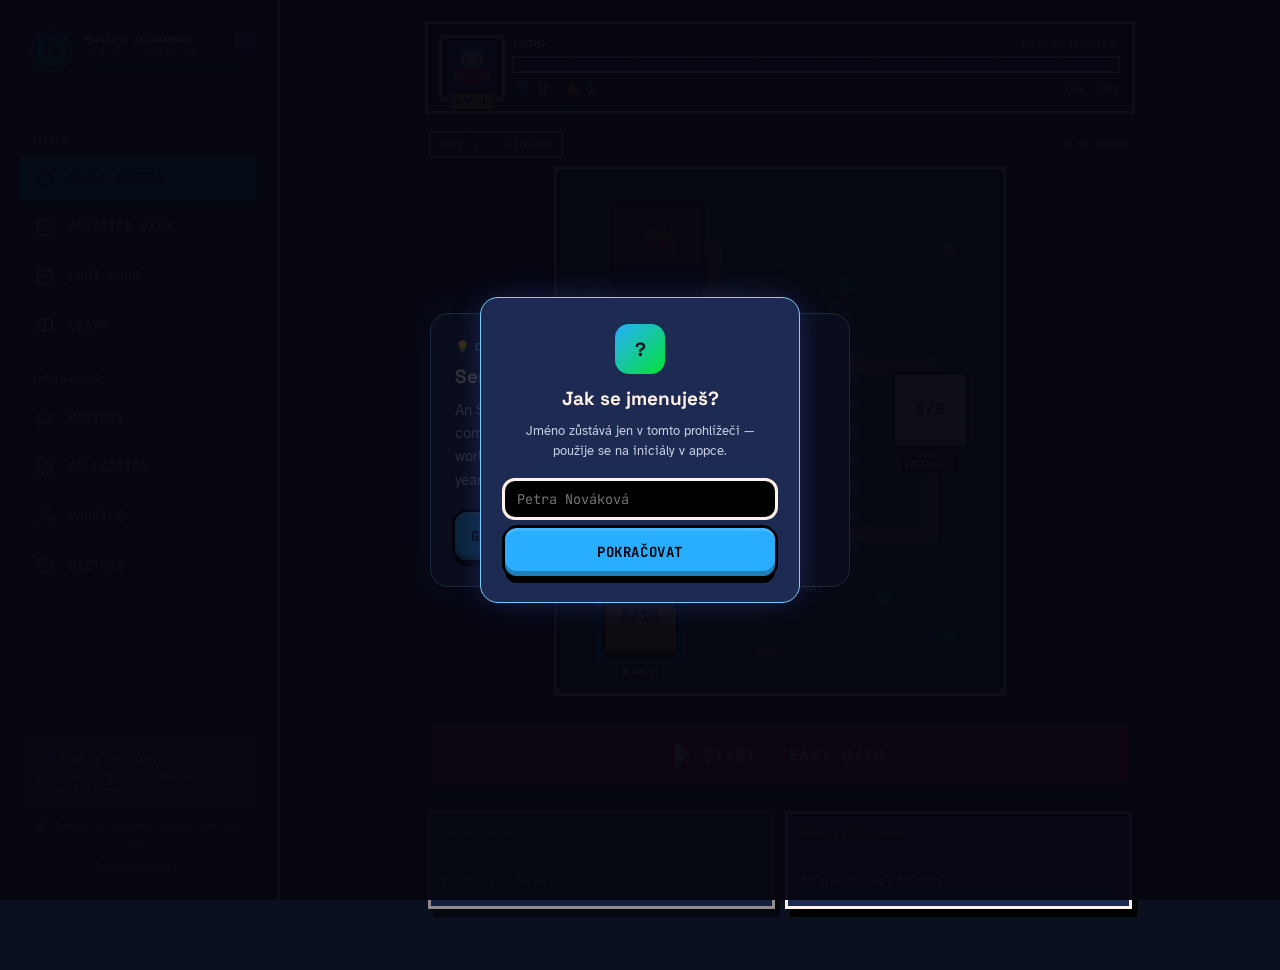
==== commit 607dd210: "v16.1" ====
--- a/index.html
+++ b/index.html
@@ -16,8 +16,8 @@
 <link rel="preconnect" href="https://fonts.googleapis.com">
 <link rel="preconnect" href="https://fonts.gstatic.com" crossorigin>
 <link rel="stylesheet" href="https://fonts.googleapis.com/css2?family=Press+Start+2P&family=JetBrains+Mono:wght@500;700&family=Atkinson+Hyperlegible:wght@400;700&display=swap">
-<link rel="stylesheet" href="style.css?v=16">
-<link rel="stylesheet" href="pixel.css?v=16">
+<link rel="stylesheet" href="style.css?v=16.1">
+<link rel="stylesheet" href="pixel.css?v=16.1">
 </head>
 <body>
 <div id="mobile-topbar" class="mobile-topbar">
@@ -277,21 +277,21 @@
   </svg>
 </div>
 
-<!-- v16: ?v= must match APP_VERSION in sw.js and engine.js -->
-<script src="database.js?v=16"></script>
-<script src="save.js?v=16"></script>
-<script src="engine.js?v=16"></script>
-<script src="loot.js?v=16"></script>
-<script src="mastery.js?v=16"></script>
-<script src="chestfx.js?v=16"></script>
-<script src="fx.js?v=16"></script>
-<script src="dailyfact.js?v=16"></script>
-<script src="learn.js?v=16"></script>
-<script src="bossfight.js?v=16"></script>
-<script src="exam.js?v=16"></script>
-<script src="practical.js?v=16"></script>
-<script src="pixelart.js?v=16"></script>
-<script src="app.js?v=16"></script>
-<script src="pwa.js?v=16"></script>
+<!-- v16.1: ?v= must match APP_VERSION in sw.js and engine.js -->
+<script src="database.js?v=16.1"></script>
+<script src="save.js?v=16.1"></script>
+<script src="engine.js?v=16.1"></script>
+<script src="loot.js?v=16.1"></script>
+<script src="mastery.js?v=16.1"></script>
+<script src="chestfx.js?v=16.1"></script>
+<script src="fx.js?v=16.1"></script>
+<script src="dailyfact.js?v=16.1"></script>
+<script src="learn.js?v=16.1"></script>
+<script src="bossfight.js?v=16.1"></script>
+<script src="exam.js?v=16.1"></script>
+<script src="practical.js?v=16.1"></script>
+<script src="pixelart.js?v=16.1"></script>
+<script src="app.js?v=16.1"></script>
+<script src="pwa.js?v=16.1"></script>
 </body>
 </html>
--- a/pixel.css
+++ b/pixel.css
@@ -1,14 +1,18 @@
-/* pixel.css — v16a "Pixel Quest" (design direction B)
+/* pixel.css — v16.1 "Pixel Quest" (design direction B)
    Loaded AFTER style.css and overrides it. In v16c both files get merged into one.
-   Fonts: Press Start 2P = HUD, labels, buttons · JetBrains Mono = questions & answers · Atkinson Hyperlegible = everything else */
+
+   Fonts
+   - Press Start 2P: only at 8px or 16px. It is drawn on an 8-unit grid, so any other size
+     lands between screen pixels and looks blurry (most visible on 3x iPhone screens).
+   - JetBrains Mono: questions, answers, buttons, numbers.
+   - Atkinson Hyperlegible: explanations and all other body text.
+
+   Colours: every rule uses the --ui-* tokens below. Night (default) and Day only swap the tokens. */
 
 :root{
-  --px-bg:#0b1020;
-  --px-navy:#1d2b53;
-  --px-navy-2:#24356a;
+  /* fixed palette */
   --px-blue:#29adff;
   --px-dblue:#1d6fb0;
-  --px-white:#fff1e8;
   --px-yellow:#ffec27;
   --px-orange:#ffa300;
   --px-red:#ff004d;
@@ -18,18 +22,43 @@
   --px-grey:#83769c;
   --px-dgrey:#5f574f;
   --px-lgrey:#c2c3c7;
-  --px-black:#000;
-
-  /* old tokens re-pointed so untouched pages follow the palette */
-  --bg:var(--px-bg);
-  --card:var(--px-navy);
-  --card-hover:var(--px-navy-2);
+  --px-navy:#1d2b53;
+  --px-white:#fff1e8;
+
+  /* NIGHT (default) */
+  --ui-bg:#0b1020;          /* page */
+  --ui-star:#fff1e8;        /* background dots */
+  --ui-star-2:#7cd0ff;
+  --ui-panel:#1d2b53;       /* cards, question box */
+  --ui-panel-2:#24356a;     /* buttons, hover */
+  --ui-deep:#000000;        /* HUD, nav, answer rows, chips */
+  --ui-frame:#fff1e8;       /* pixel frame lines */
+  --ui-shadow:#000000;      /* hard drop shadow */
+  --ui-text:#fff1e8;
+  --ui-text-dim:#c9cde4;
+  --ui-text-faint:#9aa0c4;
+  --ui-title:#ffec27;       /* pixel headings */
+  --ui-muted-frame:#5f574f; /* answer frames */
+  --ui-off:#1d2b53;         /* empty bar cells */
+  --ui-bubble:#fff1e8;      /* guide speech bubble */
+  --ui-bubble-text:#000000;
+  --ui-ok-text:#008751;
+  --ui-bad-text:#c4003a;
+  --ui-right-bg:#008751;    /* correct answer row */
+  --ui-right-text:#fff1e8;
+  --ui-wrong-bg:#7e2553;
+  --ui-wrong-text:#fff1e8;
+
+  /* old style.css tokens pointed at the palette, so pages not yet redrawn follow along */
+  --bg:var(--ui-bg);
+  --card:var(--ui-panel);
+  --card-hover:var(--ui-panel-2);
   --bg-elevated:#141d3d;
   --line:#3a4a80;
   --line-bright:#5868a8;
-  --text:var(--px-white);
-  --text-dim:#c9cde4;
-  --text-faint:#9aa0c4;
+  --text:var(--ui-text);
+  --text-dim:var(--ui-text-dim);
+  --text-faint:var(--ui-text-faint);
   --accent:#29adff;
   --accent-bright:#7cd0ff;
   --accent-glow:#29adff33;
@@ -44,178 +73,212 @@
   --f-mono:'JetBrains Mono',ui-monospace,monospace;
   --f-body:'Atkinson Hyperlegible',system-ui,sans-serif;
 
-  --u:3px; /* one "pixel" of the frame */
-  --hud-h:86px;
+  --u:3px;      /* one "pixel" of a frame */
+  --hud-h:92px;
   --nav-h:68px;
-}
-
-/* light mode is not part of the pixel look */
-[data-theme='light']{color-scheme:dark}
-
-html{background:var(--px-bg)}
+  color-scheme:dark;
+}
+
+/* DAY: cream paper, navy ink. Same pixel look, swapped tokens. */
+[data-theme='light']{
+  --ui-bg:#efe6cf;
+  --ui-star:#c9b98f;
+  --ui-star-2:#a9c9e0;
+  --ui-panel:#fffaf0;
+  --ui-panel-2:#f6ead0;
+  --ui-deep:#fffdf7;
+  --ui-frame:#1d2b53;
+  --ui-shadow:#1d2b53;
+  --ui-text:#1d2b53;
+  --ui-text-dim:#3b4670;
+  --ui-text-faint:#5f6688;
+  --ui-title:#b13e00;
+  --ui-muted-frame:#9a8f78;
+  --ui-off:#e4d8bb;
+  --ui-bubble:#1d2b53;
+  --ui-bubble-text:#fff1e8;
+  --ui-ok-text:#00e436;
+  --ui-bad-text:#ff6d8f;
+  --ui-right-bg:#c8f7d2;
+  --ui-right-text:#0b3d1f;
+  --ui-wrong-bg:#ffd6e0;
+  --ui-wrong-text:#5c0020;
+
+  --bg-elevated:#f6ead0;
+  --line:#c9b98f;
+  --line-bright:#9a8f78;
+  --accent:#1d6fb0;
+  --accent-bright:#1d6fb0;
+  --accent-glow:#1d6fb022;
+  --teal:#008751;
+  --amber:#b13e00;
+  --red:#c4003a;
+  color-scheme:light;
+}
+
+html{background:var(--ui-bg)}
 body{
   font-family:var(--f-body);
-  background-color:var(--px-bg) !important;
+  background-color:var(--ui-bg) !important;
   background-image:
-    radial-gradient(var(--px-white) 1px,transparent 1.5px),
-    radial-gradient(#7cd0ff 1px,transparent 1.5px) !important;
+    radial-gradient(var(--ui-star) 1px,transparent 1.5px),
+    radial-gradient(var(--ui-star-2) 1px,transparent 1.5px) !important;
   background-size:180px 180px,260px 260px !important;
   background-position:20px 40px,130px 90px !important;
-  color:var(--text);
+  color:var(--ui-text) !important;
   -webkit-font-smoothing:antialiased;
 }
 #bg-pattern{display:none}
 h1,h2,h3,.num{font-family:var(--f-pixel)}
 .mono{font-family:var(--f-mono)}
 
-/* squares everywhere inside the app shell (overlays keep their own shapes until v16b) */
+/* squares everywhere inside the app shell (overlays get their pixel look in v16b) */
 #shell *,#hud,#hud *,#bottom-nav,#bottom-nav *{border-radius:0 !important}
 .card,.metric,.stat-chip{backdrop-filter:none !important;-webkit-backdrop-filter:none !important}
 .card::after{display:none}
 .btn.rippling::after{display:none}
 
-/* ---------- pixel frame helpers ---------- */
-.px-frame,.card,.metric{
-  background:var(--px-navy);
+/* ---------- frames ---------- */
+.card,.metric{
+  background:var(--ui-panel) !important;
+  color:var(--ui-text);
   border:0 !important;
-  box-shadow:
-    0 calc(var(--u)*-1) 0 0 var(--px-white),
-    0 var(--u) 0 0 var(--px-white),
-    calc(var(--u)*-1) 0 0 0 var(--px-white),
-    var(--u) 0 0 0 var(--px-white),
-    6px 9px 0 0 #000;
-}
-.card{padding:20px 18px;margin:6px 6px 26px}
-.metric{padding:12px 14px;box-shadow:0 0 0 var(--u) var(--line)}
+}
+.card{
+  padding:20px 18px;margin:6px 6px 26px;
+  box-shadow:
+    0 calc(var(--u)*-1) 0 0 var(--ui-frame),0 var(--u) 0 0 var(--ui-frame),
+    calc(var(--u)*-1) 0 0 0 var(--ui-frame),var(--u) 0 0 0 var(--ui-frame),
+    6px 9px 0 0 var(--ui-shadow) !important;
+}
+.metric{padding:12px 14px;box-shadow:0 0 0 var(--u) var(--line) !important}
 .px{image-rendering:pixelated;display:inline-block;vertical-align:middle;flex:none}
 
 /* ---------- type ---------- */
 .page-header{margin-bottom:22px;align-items:flex-start}
-.page-title{font-family:var(--f-pixel);font-size:16px;line-height:1.5;color:var(--px-yellow);font-weight:400;letter-spacing:.02em}
-.page-subtitle{font-family:var(--f-body);font-size:15px;color:var(--text-dim)}
-.card-title{font-family:var(--f-pixel);font-size:12px;line-height:1.6;font-weight:400;color:var(--px-yellow);margin-bottom:8px}
-.card-sub{font-size:15.5px;line-height:1.45;color:var(--text-dim)}
-.muted-hint{font-size:15px;color:var(--text-faint)}
-.metric-label{font-family:var(--f-pixel);font-size:8px;letter-spacing:0;line-height:1.6;color:var(--text-faint)}
-.metric-value{font-family:var(--f-mono);font-weight:700}
+.page-title{font-family:var(--f-pixel);font-size:16px;line-height:1.5;color:var(--ui-title);font-weight:400}
+.page-subtitle{font-family:var(--f-body);font-size:15px;color:var(--ui-text-dim)}
+.card-title{font-family:var(--f-mono);font-size:15px;line-height:1.4;font-weight:700;text-transform:uppercase;letter-spacing:.02em;color:var(--ui-title);margin-bottom:8px}
+.card-sub{font-size:15.5px;line-height:1.45;color:var(--ui-text-dim)}
+.muted-hint{font-size:15px;color:var(--ui-text-faint)}
+.metric-label{font-family:var(--f-pixel);font-size:8px;letter-spacing:0;line-height:1.8;color:var(--ui-text-faint)}
+.metric-value{font-family:var(--f-mono);font-weight:700;color:var(--ui-text)}
 
 /* ---------- buttons: chunky, pressable ---------- */
 .btn{
-  font-family:var(--f-pixel);font-size:11px;line-height:1.4;font-weight:400;letter-spacing:.02em;
+  font-family:var(--f-mono);font-size:14px;line-height:1.3;font-weight:700;letter-spacing:.04em;text-transform:uppercase;
   min-height:48px;padding:12px 16px;justify-content:center;
-  background:var(--px-navy-2);color:var(--px-white);
+  background:var(--ui-panel-2);color:var(--ui-text);
   border:0 !important;
   box-shadow:
-    0 calc(var(--u)*-1) 0 0 #000,0 var(--u) 0 0 #000,calc(var(--u)*-1) 0 0 0 #000,var(--u) 0 0 0 #000,
-    inset 0 -5px 0 0 #00000055,inset 0 3px 0 0 #ffffff22,
-    0 7px 0 0 #000;
+    0 calc(var(--u)*-1) 0 0 var(--ui-shadow),0 var(--u) 0 0 var(--ui-shadow),
+    calc(var(--u)*-1) 0 0 0 var(--ui-shadow),var(--u) 0 0 0 var(--ui-shadow),
+    inset 0 -5px 0 0 #00000044,inset 0 3px 0 0 #ffffff22,
+    0 7px 0 0 var(--ui-shadow);
   transition:transform .06s steps(2),box-shadow .06s steps(2);
 }
-.btn:hover:not(:disabled){background:#2c4080}
+.btn:hover:not(:disabled){filter:brightness(1.08);border-color:transparent}
 .btn:active:not(:disabled){
   transform:translateY(5px) !important;
   box-shadow:
-    0 calc(var(--u)*-1) 0 0 #000,0 var(--u) 0 0 #000,calc(var(--u)*-1) 0 0 0 #000,var(--u) 0 0 0 #000,
-    inset 0 3px 0 0 #00000055,0 2px 0 0 #000;
+    0 calc(var(--u)*-1) 0 0 var(--ui-shadow),0 var(--u) 0 0 var(--ui-shadow),
+    calc(var(--u)*-1) 0 0 0 var(--ui-shadow),var(--u) 0 0 0 var(--ui-shadow),
+    inset 0 3px 0 0 #00000044,0 2px 0 0 var(--ui-shadow);
 }
 .btn:disabled{opacity:.45;filter:grayscale(.5)}
-.btn-primary{background:var(--px-blue);color:#000}
-.btn-primary:hover:not(:disabled){background:#56c0ff}
-.btn-gold{background:var(--px-orange) !important;color:#000;font-weight:400}
-.btn-gold:hover:not(:disabled){filter:none;background:#ffb733 !important}
-.btn-danger{background:var(--px-red);color:var(--px-white)}
-.btn-ghost{background:#111a36}
+.btn-primary{background:var(--px-blue) !important;color:#000 !important}
+.btn-gold{background:var(--px-orange) !important;color:#000 !important;font-weight:700}
+.btn-danger{background:var(--px-red) !important;color:var(--px-white) !important}
+.btn-ghost{background:var(--ui-deep)}
 .btn-row{gap:16px;margin-top:18px}
-.btn-block{width:100%}
-
-/* chips */
+
 .stat-chip{
-  background:#000;border:0;font-family:var(--f-mono);font-weight:700;font-size:14px;
-  box-shadow:0 0 0 var(--u) var(--px-white);padding:8px 12px;
+  background:var(--ui-deep);color:var(--ui-text);border:0;font-family:var(--f-mono);font-weight:700;font-size:14px;
+  box-shadow:0 0 0 var(--u) var(--ui-frame);padding:8px 12px;
 }
 
 /* feedback */
 .feedback-banner{
-  font-family:var(--f-body);font-size:16px;line-height:1.5;border:0 !important;
-  background:#111a36 !important;box-shadow:0 0 0 var(--u) var(--line);margin:20px var(--u);
+  font-family:var(--f-body);font-size:16px;line-height:1.5;border:0 !important;color:var(--ui-text) !important;
+  background:var(--ui-deep) !important;box-shadow:0 0 0 var(--u) var(--line);margin:20px var(--u);
 }
 .feedback-banner.good{box-shadow:0 0 0 var(--u) var(--px-green)}
 .feedback-banner.bad{box-shadow:0 0 0 var(--u) var(--px-red)}
 .feedback-banner.warn{box-shadow:0 0 0 var(--u) var(--px-orange)}
-.feedback-banner .label{font-family:var(--f-pixel);font-size:10px;line-height:1.7;margin-bottom:6px}
-.feedback-banner.good .label{color:var(--px-green)}
-.feedback-banner.bad .label{color:var(--px-red)}
-.feedback-banner.warn .label{color:var(--px-orange)}
+.feedback-banner .label{font-family:var(--f-pixel);font-size:8px;line-height:2;margin-bottom:4px}
+.feedback-banner.good .label{color:var(--teal)}
+.feedback-banner.bad .label{color:var(--red)}
+.feedback-banner.warn .label{color:var(--amber)}
 
 textarea{
   font-family:var(--f-mono);font-size:15px;line-height:1.55;
-  background:#000;border:0;box-shadow:0 0 0 var(--u) var(--px-white);color:var(--px-white);margin:var(--u);width:calc(100% - var(--u)*2);
-}
-textarea:focus{box-shadow:0 0 0 var(--u) var(--px-yellow)}
-input.profile-name-input{font-family:var(--f-mono)}
-
-*:focus-visible{outline:var(--u) solid var(--px-yellow) !important;outline-offset:3px;border-radius:0 !important}
-
-/* ---------- layout: HUD on top, bottom nav, drawer = "MORE" ---------- */
+  background:var(--ui-deep);border:0;box-shadow:0 0 0 var(--u) var(--ui-frame);color:var(--ui-text);
+  margin:var(--u);width:calc(100% - var(--u)*2);
+}
+textarea:focus{box-shadow:0 0 0 var(--u) var(--px-orange)}
+input.profile-name-input{font-family:var(--f-mono);background:var(--ui-deep);color:var(--ui-text);border:0;box-shadow:0 0 0 var(--u) var(--ui-frame)}
+
+*:focus-visible{outline:var(--u) solid var(--px-orange) !important;outline-offset:3px;border-radius:0 !important}
+
+/* ---------- HUD ---------- */
 #main{padding:24px 28px 40px;max-width:760px}
 .hud{
   display:flex;gap:12px;align-items:center;
-  background:#000;padding:12px 14px;margin:0 0 22px;
-  box-shadow:0 0 0 var(--u) var(--px-white);
+  background:var(--ui-deep);color:var(--ui-text);padding:12px 14px;margin:0 0 22px;
+  box-shadow:0 0 0 var(--u) var(--ui-frame);
 }
 .hud-avatar{
   position:relative;width:60px;height:60px;flex:none;cursor:pointer;
   background:var(--px-navy);border:0;
-  box-shadow:0 0 0 var(--u) var(--px-white);
+  box-shadow:0 0 0 var(--u) var(--ui-frame);
   display:flex;align-items:center;justify-content:center;
 }
 .hud-avatar:active{transform:translateY(2px)}
 .hud-lvl{
   position:absolute;left:50%;bottom:-11px;transform:translateX(-50%);
-  background:var(--px-yellow);color:#000;font-family:var(--f-pixel);font-size:8px;line-height:1;
+  background:var(--px-yellow);color:#000;font-family:var(--f-pixel);font-size:8px;line-height:8px;
   padding:4px 5px;box-shadow:0 0 0 2px #000;white-space:nowrap;
 }
-.hud-main{flex:1;min-width:0;display:flex;flex-direction:column;gap:7px}
-.hud-row{display:flex;align-items:center;justify-content:space-between;gap:10px}
-.hud-name{font-family:var(--f-pixel);font-size:10px;line-height:1.3;color:var(--px-white);overflow:hidden;text-overflow:ellipsis;white-space:nowrap}
-.hud-title{font-family:var(--f-pixel);font-size:8px;color:var(--px-yellow);white-space:nowrap}
-.hud-xp{display:grid;grid-template-columns:repeat(10,minmax(0,1fr));gap:2px;padding:2px;background:#000;box-shadow:0 0 0 2px var(--px-white)}
-.hud-xp i{display:block;height:9px;background:var(--px-navy)}
-.hud-xp i.on{background:var(--accent)}
-.hud-xp i.on:last-of-type{animation:none}
+.hud-main{flex:1;min-width:0;display:flex;flex-direction:column;gap:8px}
+.hud-row{display:flex;align-items:center;justify-content:space-between;gap:10px;min-width:0}
+/* pixel text needs line-height ≥ 1.5 and a little padding, otherwise iOS cuts off the top row of pixels */
+.hud-name,.hud-title{font-family:var(--f-pixel);font-size:8px;line-height:12px;padding-top:2px;white-space:nowrap;overflow:hidden;text-overflow:ellipsis}
+.hud-name{color:var(--ui-text);min-width:0}
+.hud-title{color:var(--ui-title);flex:none;max-width:55%}
+.hud-xp{display:grid;grid-template-columns:repeat(10,minmax(0,1fr));gap:2px;padding:2px;background:var(--ui-deep);box-shadow:0 0 0 2px var(--ui-frame)}
+.hud-xp i{display:block;height:9px;background:var(--ui-off)}
+.hud-xp i.on{background:var(--accent)} /* follows loot themes */
 .hud-cur{justify-content:flex-start;gap:16px;font-family:var(--f-mono);font-weight:700;font-size:15px}
 .hud-cur span{display:flex;align-items:center;gap:6px}
-.hud-xptext{font-family:var(--f-mono);font-size:12px;color:var(--text-faint);margin-left:auto}
-.hud-timer{font-family:var(--f-pixel);font-size:8px;color:var(--text-faint);margin-left:auto}
+.hud-timer{font-family:var(--f-pixel);font-size:8px;line-height:12px;color:var(--ui-text-faint);margin-left:auto;padding-top:2px}
 .hud-timer.urgent{color:var(--px-red);animation:pxBlink 1s steps(2) infinite}
 
 .bottom-nav{display:none}
 
 @media (max-width:880px){
-  /* old top bar + hamburger are replaced by the HUD and the bottom nav */
   .mobile-topbar{display:none !important}
-  #main{padding:calc(env(safe-area-inset-top,0px) + var(--hud-h) + 30px) 16px calc(env(safe-area-inset-bottom,0px) + var(--nav-h) + 30px)}
+  #main{padding:calc(env(safe-area-inset-top,0px) + var(--hud-h) + 26px) 16px calc(env(safe-area-inset-bottom,0px) + var(--nav-h) + 30px)}
   .hud{
     position:fixed;z-index:600;left:0;right:0;top:0;margin:0;
-    padding:calc(env(safe-area-inset-top,0px) + 10px) 14px 14px;
-    box-shadow:0 var(--u) 0 0 var(--px-white);
+    padding:calc(env(safe-area-inset-top,0px) + 12px) 14px 16px;
+    box-shadow:0 var(--u) 0 0 var(--ui-frame);
   }
   .bottom-nav{
     display:grid;grid-template-columns:repeat(5,minmax(0,1fr));gap:6px;
     position:fixed;z-index:600;left:0;right:0;bottom:0;
-    background:#000;padding:8px 8px calc(env(safe-area-inset-bottom,0px) + 8px);
-    box-shadow:0 calc(var(--u)*-1) 0 0 var(--px-white);
+    background:var(--ui-deep);padding:8px 8px calc(env(safe-area-inset-bottom,0px) + 8px);
+    box-shadow:0 calc(var(--u)*-1) 0 0 var(--ui-frame);
   }
   .card{margin-left:var(--u);margin-right:var(--u)}
 }
 .bn-item{
   position:relative;min-height:52px;border:0;cursor:pointer;
-  display:flex;flex-direction:column;align-items:center;justify-content:center;gap:5px;
-  background:var(--px-navy);color:var(--px-lgrey);
-  font-family:var(--f-pixel);font-size:7px;line-height:1;letter-spacing:.02em;
+  display:flex;flex-direction:column;align-items:center;justify-content:center;gap:6px;
+  background:var(--ui-panel);color:var(--ui-text-dim);
+  font-family:var(--f-pixel);font-size:8px;line-height:8px;
   -webkit-tap-highlight-color:transparent;
 }
-.bn-item.active{background:var(--accent);color:#000}
+.bn-item.active{background:var(--px-blue);color:#000}
 .bn-item:active{transform:translateY(2px)}
 .bn-badge{
   position:absolute;top:3px;right:6px;min-width:16px;height:16px;padding:0 3px;
@@ -225,24 +288,25 @@
 .bn-badge.show{display:block;animation:pxBounce .8s steps(3) infinite alternate}
 
 /* drawer + desktop sidebar */
-#sidebar{background:#000 !important;border-right:var(--u) solid var(--px-white) !important}
+#sidebar{background:var(--ui-deep) !important;border-right:var(--u) solid var(--ui-frame) !important;color:var(--ui-text)}
 #sidebar::before{display:none}
-.nav-label{font-family:var(--f-pixel);font-size:8px;color:var(--px-yellow);letter-spacing:.04em}
-.nav-item{font-family:var(--f-pixel);font-size:10px;line-height:1.5;color:var(--px-lgrey);min-height:44px}
-.nav-item.active{background:var(--accent) !important;color:#000 !important}
+.nav-label{font-family:var(--f-pixel);font-size:8px;line-height:12px;color:var(--ui-title)}
+.nav-item{font-family:var(--f-mono);font-weight:700;font-size:14px;text-transform:uppercase;color:var(--ui-text-dim);min-height:44px}
+.nav-item:hover{background:var(--ui-panel) !important}
+.nav-item.active{background:var(--px-blue) !important;color:#000 !important}
 .nav-item.active::before{display:none}
-.brand-text{font-family:var(--f-pixel);font-size:10px;line-height:1.5}
-.brand-sub{font-family:var(--f-mono)}
-.brand-mark{font-family:var(--f-pixel);font-size:12px}
+.brand-text{font-family:var(--f-pixel);font-size:8px;line-height:12px;color:var(--ui-text)}
+.brand-sub{font-family:var(--f-mono);color:var(--ui-text-dim)}
+.brand-mark{font-family:var(--f-pixel);font-size:16px}
 .streak-pill,.day-timer{font-family:var(--f-mono)}
 .nav-badge{border-radius:0 !important;background:var(--px-red) !important;font-family:var(--f-pixel);font-size:8px}
 
 /* ======================================================================
    HOME — world map
    ====================================================================== */
-.home-top{display:flex;justify-content:space-between;align-items:center;margin:0 var(--u) 14px;gap:10px}
-.home-world{font-family:var(--f-pixel);font-size:9px;line-height:1.5;color:var(--px-yellow);background:#000;padding:7px 9px;box-shadow:0 0 0 2px var(--px-white)}
-.home-progress{font-family:var(--f-pixel);font-size:9px;color:var(--px-white)}
+.home-top{display:flex;justify-content:space-between;align-items:center;margin:0 var(--u) 16px;gap:10px}
+.home-world{font-family:var(--f-pixel);font-size:8px;line-height:12px;color:var(--ui-title);background:var(--ui-deep);padding:6px 9px 5px;box-shadow:0 0 0 2px var(--ui-frame)}
+.home-progress{font-family:var(--f-pixel);font-size:8px;line-height:12px;color:var(--ui-text)}
 
 .map{
   position:relative;width:calc(100% - var(--u)*2);max-width:440px;margin:0 auto 34px;
@@ -254,19 +318,15 @@
   background-size:28px 28px;background-position:0 0,14px 14px;
   box-shadow:
     0 calc(var(--u)*-1) 0 0 #000,0 var(--u) 0 0 #000,calc(var(--u)*-1) 0 0 0 #000,var(--u) 0 0 0 #000,
-    0 0 0 calc(var(--u)*2) var(--px-white),8px 12px 0 calc(var(--u)*2) #000;
-}
-.map-road{position:absolute;background:#c2a46b;box-shadow:0 3px 0 #8a7146}
-.map-road.locked{background:repeating-linear-gradient(90deg,#c2a46b 0 10px,transparent 10px 18px);box-shadow:none}
-.map-road.locked.v{background:repeating-linear-gradient(180deg,#c2a46b 0 10px,transparent 10px 18px)}
+    0 0 0 calc(var(--u)*2) var(--ui-frame),8px 12px 0 calc(var(--u)*2) var(--ui-shadow);
+}
 .map-deco{position:absolute;opacity:.9}
-
 .map-node{
   position:absolute;transform:translate(-50%,-50%);
   width:16%;aspect-ratio:1;min-width:52px;
   display:flex;align-items:center;justify-content:center;flex-direction:column;
   border:0;cursor:pointer;padding:0;
-  font-family:var(--f-pixel);font-size:10px;color:#000;
+  font-family:var(--f-mono);font-weight:700;font-size:16px;color:#000;
   background:var(--px-grey);
   box-shadow:
     0 calc(var(--u)*-1) 0 0 #000,0 var(--u) 0 0 #000,calc(var(--u)*-1) 0 0 0 #000,var(--u) 0 0 0 #000,
@@ -286,41 +346,41 @@
 .map-node.boss{width:20%;background:#2a1a3a}
 .map-node.boss.ready{background:var(--px-red);animation:pxPulse .9s steps(2) infinite}
 .map-node.boss.done{background:var(--px-green)}
-.map-node .node-count{font-size:10px;line-height:1}
+.map-node .node-count{line-height:1}
 .map-node .node-chest{position:absolute;top:-14px;right:-14px;animation:pxBounce .7s steps(3) infinite alternate}
 .map-label{
   position:absolute;transform:translateX(-50%);white-space:nowrap;
-  font-family:var(--f-pixel);font-size:8px;line-height:1;color:var(--px-white);
+  font-family:var(--f-pixel);font-size:8px;line-height:8px;color:var(--px-white);
   background:#000;padding:4px 5px;pointer-events:none;
 }
 .map-hero{position:absolute;transform:translate(-50%,-100%);pointer-events:none;animation:pxHop .6s steps(2) infinite alternate;filter:drop-shadow(3px 3px 0 #000)}
 
 .home-cta{margin:0 var(--u) 28px}
 .btn-cta{
-  width:100%;min-height:62px;font-size:14px;gap:14px;
-  background:var(--px-red);color:var(--px-white);
-  box-shadow:
-    0 calc(var(--u)*-1) 0 0 #000,0 var(--u) 0 0 #000,calc(var(--u)*-1) 0 0 0 #000,var(--u) 0 0 0 #000,
-    inset 0 -6px 0 0 #a1002f,inset 0 4px 0 0 #ff6d8f,7px 10px 0 0 #000;
-}
-.btn-cta:hover:not(:disabled){background:#ff2a6a}
-.btn-cta.chest{background:var(--px-orange);color:#000;box-shadow:
-    0 calc(var(--u)*-1) 0 0 #000,0 var(--u) 0 0 #000,calc(var(--u)*-1) 0 0 0 #000,var(--u) 0 0 0 #000,
-    inset 0 -6px 0 0 #b36d00,inset 0 4px 0 0 #ffd27a,7px 10px 0 0 #000}
-.btn-cta.done{background:var(--px-green);color:#000;box-shadow:
-    0 calc(var(--u)*-1) 0 0 #000,0 var(--u) 0 0 #000,calc(var(--u)*-1) 0 0 0 #000,var(--u) 0 0 0 #000,
-    inset 0 -6px 0 0 var(--px-dgreen),7px 10px 0 0 #000}
+  width:100%;min-height:62px;font-size:17px;gap:14px;
+  background:var(--px-red) !important;color:var(--px-white) !important;
+  box-shadow:
+    0 calc(var(--u)*-1) 0 0 #000,0 var(--u) 0 0 #000,calc(var(--u)*-1) 0 0 0 #000,var(--u) 0 0 0 #000,
+    inset 0 -6px 0 0 #a1002f,inset 0 4px 0 0 #ff6d8f,7px 10px 0 0 var(--ui-shadow);
+}
+.btn-cta.chest{background:var(--px-orange) !important;color:#000 !important;box-shadow:
+    0 calc(var(--u)*-1) 0 0 #000,0 var(--u) 0 0 #000,calc(var(--u)*-1) 0 0 0 #000,var(--u) 0 0 0 #000,
+    inset 0 -6px 0 0 #b36d00,inset 0 4px 0 0 #ffd27a,7px 10px 0 0 var(--ui-shadow)}
+.btn-cta.done{background:var(--px-green) !important;color:#000 !important;box-shadow:
+    0 calc(var(--u)*-1) 0 0 #000,0 var(--u) 0 0 #000,calc(var(--u)*-1) 0 0 0 #000,var(--u) 0 0 0 #000,
+    inset 0 -6px 0 0 var(--px-dgreen),7px 10px 0 0 var(--ui-shadow)}
+.btn-cta:disabled{opacity:1;filter:none}
 
 .home-tiles{display:grid;grid-template-columns:repeat(2,minmax(0,1fr));gap:16px;margin:0 var(--u) 24px}
 .home-tile{
   text-align:left;border:0;cursor:pointer;padding:14px 12px;min-height:92px;
-  display:flex;flex-direction:column;gap:8px;justify-content:space-between;
-  background:var(--px-navy);color:var(--px-white);
-  box-shadow:0 0 0 var(--u) var(--px-white),5px 8px 0 var(--u) #000;
-  font-family:var(--f-body);font-size:14px;line-height:1.35;
-}
-.home-tile:active{transform:translateY(4px);box-shadow:0 0 0 var(--u) var(--px-white),2px 3px 0 var(--u) #000}
-.home-tile b{font-family:var(--f-pixel);font-size:9px;line-height:1.5;font-weight:400;color:var(--px-yellow)}
+  display:flex;flex-direction:column;gap:10px;justify-content:space-between;
+  background:var(--ui-panel);color:var(--ui-text);
+  box-shadow:0 0 0 var(--u) var(--ui-frame),5px 8px 0 var(--u) var(--ui-shadow);
+  font-family:var(--f-body);font-size:14.5px;line-height:1.35;
+}
+.home-tile:active{transform:translateY(4px);box-shadow:0 0 0 var(--u) var(--ui-frame),2px 3px 0 var(--u) var(--ui-shadow)}
+.home-tile b{font-family:var(--f-pixel);font-size:8px;line-height:12px;font-weight:400;color:var(--ui-title)}
 .home-tile:disabled{opacity:.55;cursor:default}
 
 /* ======================================================================
@@ -329,92 +389,91 @@
 .q-head{display:flex;align-items:center;gap:14px;margin:0 var(--u) 26px}
 .q-back{
   width:46px;height:46px;flex:none;border:0;cursor:pointer;
-  background:var(--px-navy);color:var(--px-white);
-  box-shadow:0 0 0 var(--u) var(--px-white);
+  background:var(--ui-panel);color:var(--ui-text);
+  box-shadow:0 0 0 var(--u) var(--ui-frame);
   display:flex;align-items:center;justify-content:center;
 }
 .q-back:active{transform:translateY(2px)}
-.q-title{flex:1;min-width:0;display:flex;flex-direction:column;gap:8px}
-.q-title-row{display:flex;justify-content:space-between;font-family:var(--f-pixel);font-size:10px;line-height:1.3}
-.q-title-row .mode{color:var(--px-yellow)}
+.q-title{flex:1;min-width:0;display:flex;flex-direction:column;gap:9px}
+.q-title-row{display:flex;justify-content:space-between;font-family:var(--f-pixel);font-size:8px;line-height:12px;color:var(--ui-text)}
+.q-title-row .mode{color:var(--ui-title)}
 .q-pips{display:grid;gap:3px}
-.q-pips i{display:block;height:10px;background:var(--px-navy);box-shadow:0 0 0 1px #000}
+.q-pips i{display:block;height:10px;background:var(--ui-off);box-shadow:0 0 0 1px var(--ui-shadow)}
 .q-pips i.ok{background:var(--px-green)}
 .q-pips i.bad{background:var(--px-red)}
 .q-pips i.now{background:var(--px-yellow);animation:pxBlink 1s steps(2) infinite}
 
 .q-box{
-  position:relative;margin:30px var(--u) 30px;padding:20px 18px 26px;
-  background:var(--px-navy);
-  box-shadow:
-    0 -4px 0 0 var(--px-white),0 4px 0 0 var(--px-white),-4px 0 0 0 var(--px-white),4px 0 0 0 var(--px-white),
-    8px 12px 0 0 #000;
+  position:relative;margin:30px var(--u) 30px;padding:22px 18px 26px;
+  background:var(--ui-panel);color:var(--ui-text);
+  box-shadow:
+    0 -4px 0 0 var(--ui-frame),0 4px 0 0 var(--ui-frame),-4px 0 0 0 var(--ui-frame),4px 0 0 0 var(--ui-frame),
+    8px 12px 0 0 var(--ui-shadow);
 }
 .q-cat{
-  position:absolute;top:-16px;left:12px;
-  font-family:var(--f-pixel);font-size:8px;line-height:1;color:var(--px-white);
+  position:absolute;top:-15px;left:12px;
+  font-family:var(--f-pixel);font-size:8px;line-height:8px;color:var(--px-white);
   background:var(--px-red);padding:6px 8px;box-shadow:0 0 0 2px #000;
 }
-.q-text{font-family:var(--f-mono);font-weight:500;font-size:clamp(16px,4.4vw,19px);line-height:1.5;color:var(--px-white)}
-.q-cursor{position:absolute;right:12px;bottom:8px;animation:pxBlink .8s steps(2) infinite}
+.q-text{font-family:var(--f-mono);font-weight:500;font-size:clamp(16px,4.4vw,19px);line-height:1.5}
+.q-cursor{position:absolute;right:12px;bottom:8px;color:var(--px-yellow);animation:pxBlink .8s steps(2) infinite}
+[data-theme='light'] .q-cursor{color:var(--px-red)}
 
 .q-opts{display:flex;flex-direction:column;gap:14px;margin:0 var(--u) 8px}
 .q-opt{
   position:relative;display:flex;align-items:center;gap:14px;width:100%;
   min-height:56px;padding:10px 14px 10px 10px;border:0;cursor:pointer;text-align:left;
-  background:#000;color:var(--px-white);
+  background:var(--ui-deep);color:var(--ui-text);
   font-family:var(--f-mono);font-weight:500;font-size:16px;line-height:1.4;
-  box-shadow:0 0 0 var(--u) var(--px-dgrey),0 6px 0 var(--u) #000;
+  box-shadow:0 0 0 var(--u) var(--ui-muted-frame),0 6px 0 var(--u) var(--ui-shadow);
   -webkit-tap-highlight-color:transparent;
   transition:transform .05s steps(2);
 }
-.q-opt:active:not(:disabled){transform:translateY(4px);box-shadow:0 0 0 var(--u) var(--px-dgrey),0 2px 0 var(--u) #000}
+.q-opt:active:not(:disabled){transform:translateY(4px);box-shadow:0 0 0 var(--u) var(--ui-muted-frame),0 2px 0 var(--u) var(--ui-shadow)}
 .q-key{
   width:34px;height:34px;flex:none;display:flex;align-items:center;justify-content:center;
-  font-family:var(--f-pixel);font-size:12px;color:var(--accent);background:var(--px-navy);
+  font-family:var(--f-pixel);font-size:16px;line-height:16px;padding-top:2px;color:var(--px-blue);background:var(--px-navy);
 }
 .q-opt-text{flex:1;min-width:0}
-.q-mark{flex:none;font-family:var(--f-pixel);font-size:9px}
-.q-opt.selected{background:var(--px-navy);box-shadow:0 0 0 var(--u) var(--accent),0 6px 0 var(--u) #000;transform:translateX(6px)}
-.q-opt.selected .q-key{background:var(--accent);color:#000}
-.q-opt.correct{background:var(--px-dgreen);box-shadow:0 0 0 var(--u) var(--px-green),0 6px 0 var(--u) #000;animation:pxPop .35s steps(3)}
+.q-mark{flex:none;font-family:var(--f-pixel);font-size:8px;line-height:8px}
+.q-opt.selected{background:var(--ui-panel);box-shadow:0 0 0 var(--u) var(--px-blue),0 6px 0 var(--u) var(--ui-shadow);transform:translateX(6px)}
+.q-opt.selected .q-key{background:var(--px-blue);color:#000}
+.q-opt.correct{background:var(--ui-right-bg);color:var(--ui-right-text);box-shadow:0 0 0 var(--u) var(--px-green),0 6px 0 var(--u) var(--ui-shadow);animation:pxPop .35s steps(3)}
 .q-opt.correct .q-key{background:var(--px-green);color:#000}
-.q-opt.wrong{background:var(--px-plum);box-shadow:0 0 0 var(--u) var(--px-red),0 6px 0 var(--u) #000;animation:pxShake .4s steps(4)}
+.q-opt.correct .q-mark{color:var(--ui-right-text)}
+.q-opt.wrong{background:var(--ui-wrong-bg);color:var(--ui-wrong-text);box-shadow:0 0 0 var(--u) var(--px-red),0 6px 0 var(--u) var(--ui-shadow);animation:pxShake .4s steps(4)}
 .q-opt.wrong .q-key{background:var(--px-red);color:var(--px-white)}
-.q-opt.wrong .q-mark{color:var(--px-white);background:#000;padding:5px 6px}
+.q-opt.wrong .q-mark{color:var(--px-white);background:#000;padding:5px 6px 4px}
 .q-opt.dim{opacity:.5}
 .q-opt:disabled{cursor:default}
 
 .xp-pop{
-  position:absolute;right:52px;top:-26px;pointer-events:none;
-  font-family:var(--f-pixel);font-size:16px;color:var(--px-yellow);
+  position:absolute;right:52px;top:-24px;pointer-events:none;
+  font-family:var(--f-pixel);font-size:16px;line-height:16px;color:var(--px-yellow);
   text-shadow:3px 3px 0 #000;animation:pxFloat 1.1s steps(6) forwards;
 }
 
 .q-explain{display:flex;gap:12px;align-items:flex-start;margin:30px var(--u) 6px}
 .q-guide{
-  width:52px;height:52px;flex:none;background:#000;box-shadow:0 0 0 var(--u) var(--accent);
+  width:52px;height:52px;flex:none;background:#000;box-shadow:0 0 0 var(--u) var(--px-blue);
   display:flex;align-items:center;justify-content:center;
 }
 .q-bubble{
-  flex:1;min-width:0;background:var(--px-white);color:#000;padding:12px 14px;
+  flex:1;min-width:0;background:var(--ui-bubble);color:var(--ui-bubble-text);padding:12px 14px;
   font-family:var(--f-body);font-size:16px;line-height:1.5;
-  box-shadow:5px 5px 0 var(--accent);
-}
-.q-bubble .verdict{display:block;font-family:var(--f-pixel);font-size:10px;line-height:1.6;margin-bottom:6px}
-.q-bubble .verdict.ok{color:var(--px-dgreen)}
-.q-bubble .verdict.bad{color:#c4003a}
+  box-shadow:5px 5px 0 var(--px-blue);
+}
+.q-bubble .verdict{display:block;font-family:var(--f-pixel);font-size:8px;line-height:12px;margin-bottom:8px}
+.q-bubble .verdict.ok{color:var(--ui-ok-text)}
+.q-bubble .verdict.bad{color:var(--ui-bad-text)}
 .q-bubble .right-answer{display:block;font-family:var(--f-mono);font-weight:700;font-size:14.5px;margin-bottom:6px}
 
 .q-actions{display:flex;gap:16px;margin:30px var(--u) 10px}
-.q-actions .btn{flex:1;min-height:58px;font-size:13px}
+.q-actions .btn{flex:1;min-height:58px;font-size:16px}
 
 .q-done{margin:6px var(--u) 24px;text-align:center;padding:28px 18px}
-.q-done .big{font-family:var(--f-pixel);font-size:18px;line-height:1.5;color:var(--px-green);margin:14px 0 10px;text-shadow:3px 3px 0 #000}
-.q-done .stats{font-family:var(--f-mono);font-size:15px;color:var(--text-dim);margin-bottom:6px}
-
-/* lab screen inherits the box look */
-.q-lab-hint{font-family:var(--f-body);font-size:15.5px;line-height:1.5;color:var(--text-dim);margin:0 var(--u) 16px}
+.q-done .big{font-family:var(--f-pixel);font-size:16px;line-height:24px;color:var(--px-green);margin:16px 0 10px;text-shadow:3px 3px 0 #000}
+.q-done .stats{font-family:var(--f-mono);font-size:15px;color:var(--ui-text-dim);margin-bottom:6px}
 
 /* ======================================================================
    juice
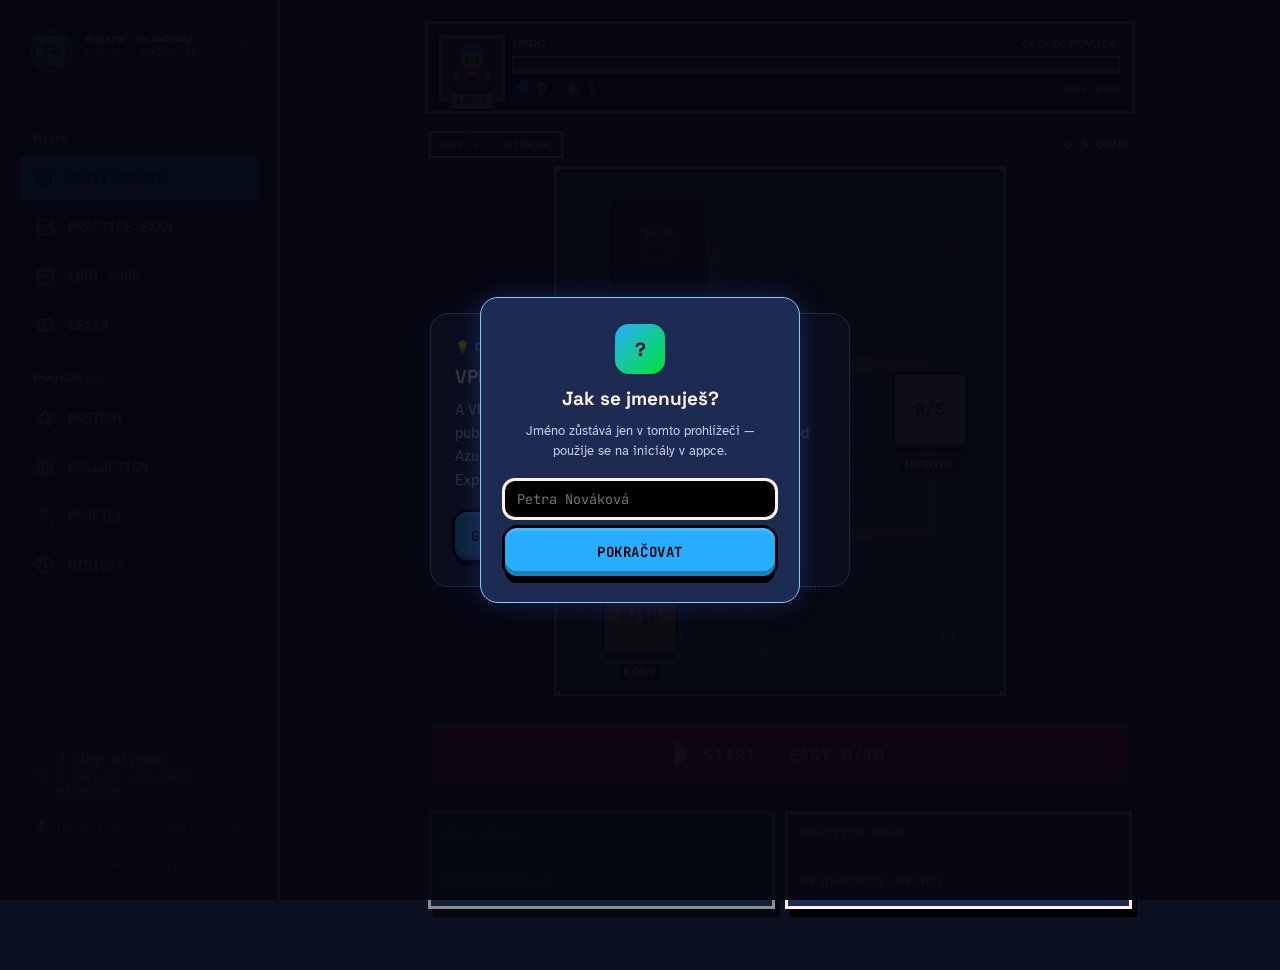
==== commit c5a6d65f: "v16.2" ====
--- a/index.html
+++ b/index.html
@@ -16,8 +16,8 @@
 <link rel="preconnect" href="https://fonts.googleapis.com">
 <link rel="preconnect" href="https://fonts.gstatic.com" crossorigin>
 <link rel="stylesheet" href="https://fonts.googleapis.com/css2?family=Press+Start+2P&family=JetBrains+Mono:wght@500;700&family=Atkinson+Hyperlegible:wght@400;700&display=swap">
-<link rel="stylesheet" href="style.css?v=16.1">
-<link rel="stylesheet" href="pixel.css?v=16.1">
+<link rel="stylesheet" href="style.css?v=16.2">
+<link rel="stylesheet" href="pixel.css?v=16.2">
 </head>
 <body>
 <div id="mobile-topbar" class="mobile-topbar">
@@ -164,6 +164,10 @@
           <span class="hud-timer" id="hud-timer"></span>
         </div>
       </div>
+      <button type="button" id="pet-companion" class="pet-companion hidden" onclick="petClicked()" aria-label="Your pet">
+        <span id="pet-sprite"></span>
+        <span id="pet-bubble" class="pet-bubble" role="status"></span>
+      </button>
     </header>
     <div id="page-quests" class="page"></div>
     <div id="page-shop" class="page"></div>
@@ -261,37 +265,23 @@
 
 <div id="achievement-toast" class="achievement-toast" onclick="this.classList.remove('show')"></div>
 
-<div id="pet-companion" class="pet-companion hidden" onclick="petClicked()">
-  <div id="pet-bubble" class="pet-bubble"></div>
-  <svg viewBox="0 0 100 100" xmlns="http://www.w3.org/2000/svg">
-    <path d="M50 12C72 12 88 30 85 52C82 76 68 90 50 90C32 90 18 76 15 52C12 30 28 12 50 12Z" fill="currentColor" opacity="0.85"/>
-    <path d="M38 30C46 26 56 30 56 40C56 48 46 52 40 46C34 40 32 34 38 30Z" fill="currentColor" opacity="0.55"/>
-    <circle cx="41" cy="56" r="4" fill="#0B0E1A"/>
-    <circle cx="61" cy="56" r="4" fill="#0B0E1A"/>
-    <path d="M42 66q9 7 18 0" stroke="#0B0E1A" stroke-width="2.5" fill="none" stroke-linecap="round"/>
-    <circle cx="18" cy="24" r="6" fill="currentColor" opacity="0.6"/>
-    <circle cx="82" cy="30" r="4" fill="currentColor" opacity="0.5"/>
-    <circle cx="78" cy="70" r="5" fill="currentColor" opacity="0.4"/>
-    <circle cx="24" cy="20" r="1.5" fill="#fff" opacity="0.8"/>
-    <circle cx="80" cy="26" r="1.2" fill="#fff" opacity="0.8"/>
-  </svg>
-</div>
-
-<!-- v16.1: ?v= must match APP_VERSION in sw.js and engine.js -->
-<script src="database.js?v=16.1"></script>
-<script src="save.js?v=16.1"></script>
-<script src="engine.js?v=16.1"></script>
-<script src="loot.js?v=16.1"></script>
-<script src="mastery.js?v=16.1"></script>
-<script src="chestfx.js?v=16.1"></script>
-<script src="fx.js?v=16.1"></script>
-<script src="dailyfact.js?v=16.1"></script>
-<script src="learn.js?v=16.1"></script>
-<script src="bossfight.js?v=16.1"></script>
-<script src="exam.js?v=16.1"></script>
-<script src="practical.js?v=16.1"></script>
-<script src="pixelart.js?v=16.1"></script>
-<script src="app.js?v=16.1"></script>
-<script src="pwa.js?v=16.1"></script>
+
+
+<!-- v16.2: ?v= must match APP_VERSION in sw.js and engine.js -->
+<script src="database.js?v=16.2"></script>
+<script src="save.js?v=16.2"></script>
+<script src="engine.js?v=16.2"></script>
+<script src="loot.js?v=16.2"></script>
+<script src="mastery.js?v=16.2"></script>
+<script src="chestfx.js?v=16.2"></script>
+<script src="fx.js?v=16.2"></script>
+<script src="dailyfact.js?v=16.2"></script>
+<script src="learn.js?v=16.2"></script>
+<script src="bossfight.js?v=16.2"></script>
+<script src="exam.js?v=16.2"></script>
+<script src="practical.js?v=16.2"></script>
+<script src="pixelart.js?v=16.2"></script>
+<script src="app.js?v=16.2"></script>
+<script src="pwa.js?v=16.2"></script>
 </body>
 </html>
--- a/pixel.css
+++ b/pixel.css
@@ -492,3 +492,38 @@
 @media (prefers-reduced-motion: reduce){
   .map-node.current,.map-node.boss.ready,.map-hero,.bn-badge.show,.q-cursor,.q-pips i.now,.hud-timer.urgent,.node-chest{animation:none !important}
 }
+
+/* ======================================================================
+   v16.2 — pet perched on the HUD (was hidden under the bottom nav), loot badges
+   ====================================================================== */
+.hud{position:relative}
+@media (max-width:880px){.hud{position:fixed}}
+.pet-companion{
+  position:absolute !important;right:14px !important;bottom:-30px !important;top:auto !important;left:auto !important;
+  width:48px !important;height:44px !important;z-index:2;padding:0;border:0;background:transparent;
+  color:var(--accent);cursor:pointer;-webkit-tap-highlight-color:transparent;
+  animation:pxIdle 1.4s steps(2) infinite !important;
+}
+.pet-companion.hidden{display:none !important}
+.pet-companion .px{width:40px !important;height:40px !important;filter:drop-shadow(3px 3px 0 #000)}
+.pet-companion.hop{animation:pxPetHop .5s steps(4) !important}
+.pet-bubble{
+  position:absolute !important;top:calc(100% + 8px) !important;bottom:auto !important;right:0 !important;
+  width:max-content;max-width:220px;text-align:left;
+  background:var(--ui-bubble) !important;color:var(--ui-bubble-text) !important;border:0 !important;border-radius:0 !important;
+  box-shadow:4px 4px 0 var(--accent);padding:8px 10px !important;
+  font-family:var(--f-mono) !important;font-weight:700;font-size:13px !important;line-height:1.35 !important;
+  opacity:0;transition:opacity .1s steps(2);pointer-events:none;
+}
+.pet-bubble.show{opacity:1}
+@keyframes pxIdle{50%{transform:translateY(-3px)}}
+@keyframes pxPetHop{0%{transform:translateY(0)}40%{transform:translateY(-14px)}70%{transform:translateY(0) scaleY(.9)}100%{transform:none}}
+@media (max-width:880px){
+  #main{padding-top:calc(env(safe-area-inset-top,0px) + var(--hud-h) + 44px)}
+}
+.q-raven{
+  position:absolute;top:-15px;right:12px;
+  font-family:var(--f-pixel);font-size:8px;line-height:8px;color:#000;
+  background:var(--px-yellow);padding:6px 8px;box-shadow:0 0 0 2px #000;
+}
+.q-opt .xp-pop{z-index:2}
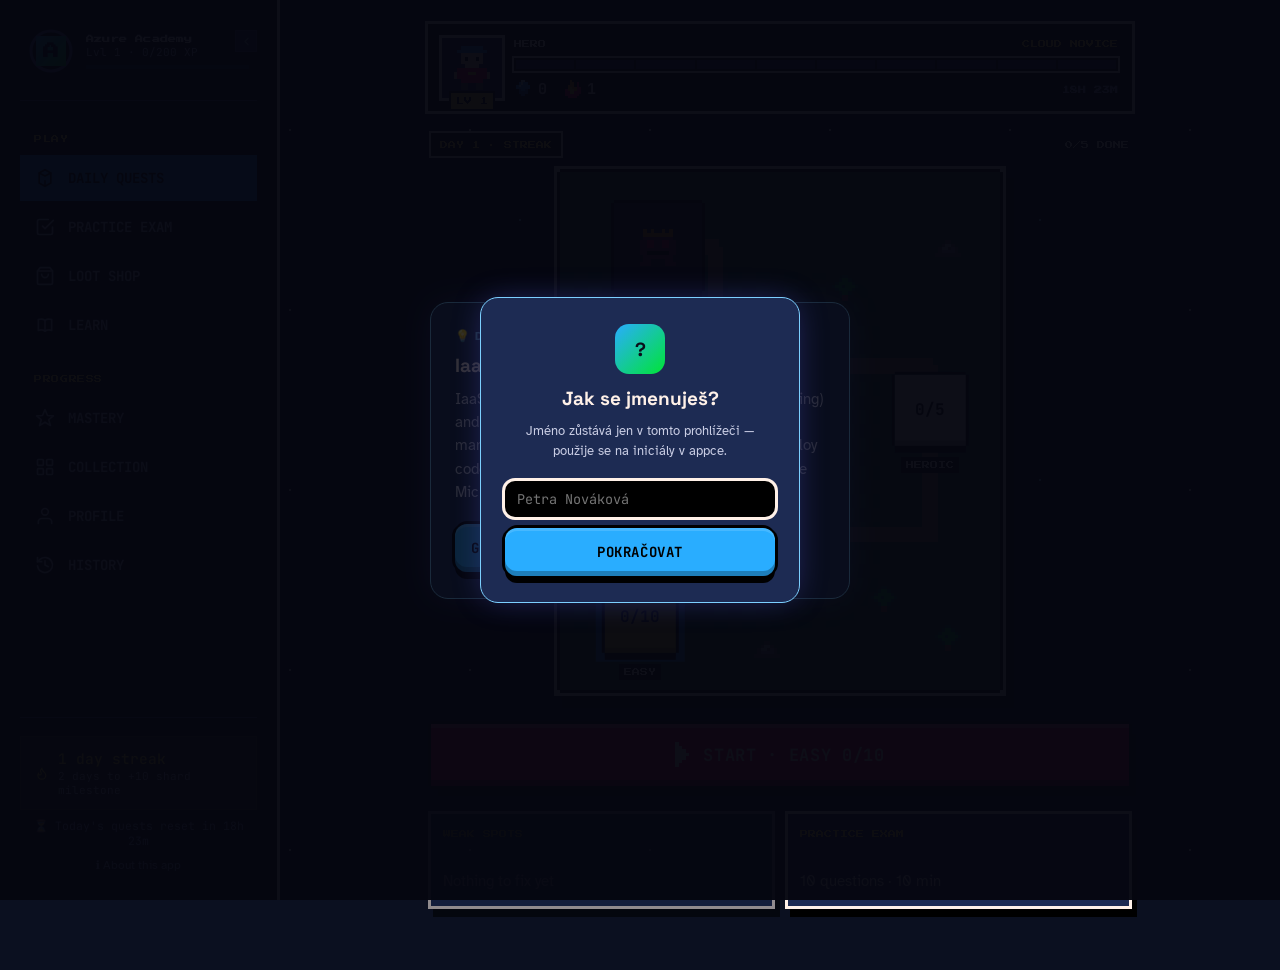
==== commit aaf4a8a5: "v16b" ====
--- a/index.html
+++ b/index.html
@@ -16,8 +16,8 @@
 <link rel="preconnect" href="https://fonts.googleapis.com">
 <link rel="preconnect" href="https://fonts.gstatic.com" crossorigin>
 <link rel="stylesheet" href="https://fonts.googleapis.com/css2?family=Press+Start+2P&family=JetBrains+Mono:wght@500;700&family=Atkinson+Hyperlegible:wght@400;700&display=swap">
-<link rel="stylesheet" href="style.css?v=16.2">
-<link rel="stylesheet" href="pixel.css?v=16.2">
+<link rel="stylesheet" href="style.css?v=16.3">
+<link rel="stylesheet" href="pixel.css?v=16.3">
 </head>
 <body>
 <div id="mobile-topbar" class="mobile-topbar">
@@ -188,26 +188,7 @@
   <button type="button" class="bn-item" data-page="more" onclick="toggleMobileNav()" aria-label="More pages"><span class="bn-ic" data-ic="navMore"></span>MORE</button>
 </nav>
 
-<div id="chest-overlay" class="chest-overlay hidden" onclick="closeChestAnimation(event)">
-  <div class="chest-scene">
-    <div class="reward-stage" id="reward-stage">
-      <div class="rs-flash"></div>
-      <div class="rs-banner" id="reward-banner"></div>
-      <div class="rs-beam"></div>
-      <div class="rs-glow"></div>
-      <div class="rs-ring"></div>
-      <div class="rs-floor"></div>
-      <div class="rs-item" id="reward-item"></div>
-      <div class="rs-chest">
-        <div class="rs-lid"><div class="rs-band a"></div><div class="rs-band b"></div></div>
-        <div class="rs-base"><div class="rs-band a"></div><div class="rs-band b"></div></div>
-        <div class="rs-lock"></div>
-      </div>
-    </div>
-    <div class="chest-reveal" id="chest-reveal"></div>
-    <div class="chest-hint">Click anywhere to continue</div>
-  </div>
-</div>
+<div id="chest-overlay" class="chest-overlay px-overlay hidden" onclick="closeChestAnimation(event)" role="dialog" aria-label="Reward"></div>
 
 <div id="fact-overlay" class="fact-overlay hidden">
   <div class="fact-card">
@@ -249,39 +230,29 @@
   </div>
 </div>
 
-<div id="boss-overlay" class="boss-overlay hidden">
-  <div class="boss-scene">
-    <div class="boss-impact-flash" id="boss-impact-flash"></div>
-    <div class="boss-slash" id="boss-slash"></div>
-    <div id="boss-scene-content"></div>
-  </div>
-</div>
-
-<div id="fx-overlay" class="fx-overlay hidden">
-  <div class="fx-flash" id="fx-flash"></div>
-  <div class="fx-pulse" id="fx-pulse"></div>
-  <div class="fx-content" id="fx-content"></div>
-</div>
+<div id="boss-overlay" class="boss-overlay px-overlay hidden" role="dialog" aria-label="Boss fight"><div id="boss-scene-content"></div></div>
+
+<div id="fx-overlay" class="fx-overlay px-overlay hidden" role="dialog"></div>
 
 <div id="achievement-toast" class="achievement-toast" onclick="this.classList.remove('show')"></div>
 
 
 
-<!-- v16.2: ?v= must match APP_VERSION in sw.js and engine.js -->
-<script src="database.js?v=16.2"></script>
-<script src="save.js?v=16.2"></script>
-<script src="engine.js?v=16.2"></script>
-<script src="loot.js?v=16.2"></script>
-<script src="mastery.js?v=16.2"></script>
-<script src="chestfx.js?v=16.2"></script>
-<script src="fx.js?v=16.2"></script>
-<script src="dailyfact.js?v=16.2"></script>
-<script src="learn.js?v=16.2"></script>
-<script src="bossfight.js?v=16.2"></script>
-<script src="exam.js?v=16.2"></script>
-<script src="practical.js?v=16.2"></script>
-<script src="pixelart.js?v=16.2"></script>
-<script src="app.js?v=16.2"></script>
-<script src="pwa.js?v=16.2"></script>
+<!-- v16.3: ?v= must match APP_VERSION in sw.js and engine.js -->
+<script src="database.js?v=16.3"></script>
+<script src="save.js?v=16.3"></script>
+<script src="engine.js?v=16.3"></script>
+<script src="loot.js?v=16.3"></script>
+<script src="mastery.js?v=16.3"></script>
+<script src="chestfx.js?v=16.3"></script>
+<script src="fx.js?v=16.3"></script>
+<script src="dailyfact.js?v=16.3"></script>
+<script src="learn.js?v=16.3"></script>
+<script src="bossfight.js?v=16.3"></script>
+<script src="exam.js?v=16.3"></script>
+<script src="practical.js?v=16.3"></script>
+<script src="pixelart.js?v=16.3"></script>
+<script src="app.js?v=16.3"></script>
+<script src="pwa.js?v=16.3"></script>
 </body>
 </html>
--- a/pixel.css
+++ b/pixel.css
@@ -527,3 +527,230 @@
   background:var(--px-yellow);padding:6px 8px;box-shadow:0 0 0 2px #000;
 }
 .q-opt .xp-pop{z-index:2}
+
+/* ======================================================================
+   v16b — overlays: data crate, LEVEL UP / DAY CLEARED, JRPG boss, toasts
+   ====================================================================== */
+.px-overlay{
+  position:fixed;inset:0;z-index:1000;padding:0 !important;
+  background:rgba(5,8,20,0) !important;opacity:0;pointer-events:none;
+  display:flex;align-items:stretch;justify-content:center;
+  overflow-y:auto;-webkit-overflow-scrolling:touch;
+  transition:opacity .15s steps(3),background .15s steps(3);
+}
+.px-overlay.visible{background:rgba(5,8,20,.94) !important;opacity:1;pointer-events:auto}
+.px-overlay.hidden{display:none}
+.px-overlay *{border-radius:0 !important}
+
+/* ---------- data crate ---------- */
+.cx{
+  position:relative;width:100%;max-width:420px;min-height:100%;margin:0 auto;box-sizing:border-box;
+  padding:calc(env(safe-area-inset-top,0px) + 18px) 16px calc(env(safe-area-inset-bottom,0px) + 22px);
+  display:flex;flex-direction:column;gap:18px;
+  background-image:linear-gradient(#29adff14 1px,transparent 1px),linear-gradient(90deg,#29adff14 1px,transparent 1px);
+  background-size:24px 24px;color:var(--px-white);cursor:pointer;
+}
+.cx-top{display:flex;justify-content:space-between;align-items:center}
+.cx-chip{font-family:var(--f-pixel);font-size:8px;line-height:12px;color:var(--px-green);background:#000;padding:6px 8px;box-shadow:0 0 0 2px var(--px-green)}
+.cx-rar{font-family:var(--f-pixel);font-size:8px;line-height:12px;color:var(--rl);opacity:0}
+.cx.open .cx-rar{opacity:1}
+.cx-term{background:#000;padding:12px 14px 14px;box-shadow:0 0 0 3px var(--px-green);opacity:0;transition:opacity .1s steps(2)}
+.cx.in .cx-term{opacity:1}
+.cx.open .cx-term{opacity:.35}
+.cx-cmd{font-family:var(--f-mono);font-weight:700;font-size:14px;color:var(--px-green);margin-bottom:10px}
+.cx-caret{animation:pxBlink .6s steps(1,end) infinite}
+.cx-bar{height:14px;background:#002a12;box-shadow:0 0 0 2px var(--px-green);padding:2px}
+.cx-bar i{display:block;height:100%;width:100%;transform-origin:0 50%;transform:scaleX(0);
+  background:repeating-linear-gradient(90deg,var(--px-green) 0 16px,var(--px-dgreen) 16px 20px)}
+.cx.in .cx-bar i{animation:cxBar var(--dec) steps(10,end) .25s forwards}
+@keyframes cxBar{to{transform:scaleX(1)}}
+
+.cx-stage{position:relative;height:280px;flex:none}
+.cx-floor{position:absolute;left:-16px;right:-16px;bottom:30px;height:4px;background:var(--px-blue);box-shadow:0 0 0 1px #000}
+.cx-crate{position:absolute;left:50%;bottom:34px;width:200px;height:140px;margin-left:-100px;transform-origin:50% 100%;transform:scaleY(0);opacity:0}
+.cx.in .cx-crate{animation:cxWarp .35s steps(4,end) forwards}
+@keyframes cxWarp{0%{transform:scaleY(0) scaleX(1.6);opacity:1}50%{transform:scaleY(.6) scaleX(1.1);opacity:1}80%{transform:scaleY(1.1)}100%{transform:none;opacity:1}}
+.cx-left,.cx-right{position:absolute;top:0;line-height:0}
+.cx-left{left:0}.cx-right{left:100px}
+.cx-led{position:absolute;left:30px;top:100px;width:10px;height:10px;background:var(--px-green);animation:pxBlink .5s steps(1,end) infinite}
+.cx-led.b{left:50px;animation-delay:.25s}
+.cx.open .cx-crate{animation:cxGlitch .3s steps(1,end) forwards}
+@keyframes cxGlitch{0%{transform:translateX(-6px);opacity:1}33%{transform:translateX(6px) skewX(-8deg);opacity:1}66%{transform:translateX(-3px);opacity:1}100%{transform:none;opacity:1}}
+.cx.open .cx-left{animation:cxL .35s steps(4,end) .2s forwards}
+.cx.open .cx-right{animation:cxR .35s steps(4,end) .2s forwards}
+@keyframes cxL{to{transform:translateX(-84px)}}
+@keyframes cxR{to{transform:translateX(84px)}}
+.cx-holo{
+  position:absolute;left:50%;bottom:34px;width:160px;height:200px;margin-left:-80px;transform-origin:50% 100%;
+  background:color-mix(in srgb,var(--rc) 14%,transparent);box-shadow:0 0 0 3px var(--rc),inset 0 0 0 6px color-mix(in srgb,var(--rc) 22%,transparent);
+  overflow:hidden;transform:scaleY(0);opacity:0;
+  background-image:repeating-linear-gradient(0deg,transparent 0 6px,color-mix(in srgb,var(--rc) 18%,transparent) 6px 8px);
+}
+.cx.open .cx-holo{animation:cxHolo .5s steps(5,end) .3s forwards}
+@keyframes cxHolo{0%{transform:scaleY(0);opacity:1}70%{transform:scaleY(1);opacity:1}80%{opacity:.5}100%{transform:scaleY(1);opacity:1}}
+.cx-scan{position:absolute;left:0;right:0;top:0;height:6px;background:color-mix(in srgb,var(--rl) 60%,transparent);animation:cxScan 1.2s steps(12,end) infinite}
+@keyframes cxScan{to{transform:translateY(200px)}}
+.cx-item{position:absolute;left:50%;top:44px;width:96px;height:96px;margin-left:-48px;color:var(--rl);display:flex;align-items:center;justify-content:center;filter:drop-shadow(4px 4px 0 #000);animation:cxBob 1.2s steps(2,end) infinite}
+.cx-item svg{width:96px;height:96px;stroke-width:2.2}
+@keyframes cxBob{50%{transform:translateY(-6px)}}
+.cx-flash{position:absolute;inset:0;background:var(--rl);opacity:0;pointer-events:none}
+.cx.open .cx-flash{animation:cxFlash .35s steps(3,end) forwards}
+@keyframes cxFlash{0%{opacity:.85}100%{opacity:0}}
+
+.cx-out{background:#000;padding:14px 16px 16px;box-shadow:0 0 0 3px var(--px-green),8px 12px 0 3px #001a0b;opacity:0;display:flex;flex-direction:column;gap:2px}
+.cx.out .cx-out{opacity:1}
+.cx-l{font-family:var(--f-mono);font-weight:700;font-size:14px;line-height:1.55;overflow:hidden;white-space:nowrap;text-overflow:ellipsis;max-width:0}
+.cx.out .cx-l{animation:cxType .45s steps(18,end) forwards}
+@keyframes cxType{to{max-width:100%}}
+.cx-hint{margin-top:auto;text-align:center;font-family:var(--f-pixel);font-size:8px;line-height:12px;color:var(--px-white);opacity:0}
+.cx.done .cx-hint{opacity:1;animation:pxBlink 1s steps(1,end) infinite}
+.cx.skip *{animation-duration:.01ms !important;animation-delay:0s !important}
+.cx.skip .cx-scan,.cx.skip .cx-item,.cx.skip .cx-led,.cx.skip .cx-hint{animation-duration:1.2s !important}
+.cx.skip .cx-l{max-width:100%}
+
+/* ---------- LEVEL UP / DAY CLEARED ---------- */
+.fxp{
+  position:relative;width:100%;max-width:420px;min-height:100%;margin:0 auto;
+  display:flex;flex-direction:column;align-items:center;justify-content:center;gap:16px;text-align:center;
+  padding:40px 16px;box-sizing:border-box;cursor:pointer;color:var(--px-white);overflow:hidden;
+}
+.fxp-rays{position:absolute;left:50%;top:50%;width:520px;height:520px;margin:-300px 0 0 -260px;opacity:.5;
+  background:repeating-conic-gradient(from 0deg,#29adff33 0deg 10deg,transparent 10deg 30deg);animation:fxpSpin 6s steps(24,end) infinite}
+@keyframes fxpSpin{to{transform:rotate(360deg)}}
+.fxp-title{position:relative;font-family:var(--f-pixel);font-size:16px;line-height:24px;color:var(--px-yellow);text-shadow:4px 4px 0 #000;animation:fxpIn .4s steps(4,end) both}
+.fxp.day .fxp-title{color:var(--px-green)}
+@keyframes fxpIn{0%{transform:scale(3);opacity:0}100%{transform:none;opacity:1}}
+.fxp-hero{position:relative;filter:drop-shadow(5px 5px 0 #000);animation:fxpHop .5s steps(2,end) infinite alternate}
+@keyframes fxpHop{to{transform:translateY(-14px)}}
+.fxp-sub{position:relative;font-family:var(--f-mono);font-weight:700;font-size:20px;color:var(--px-white);background:#000;padding:8px 14px;box-shadow:0 0 0 3px var(--px-white)}
+.fxp-name{position:relative;font-family:var(--f-body);font-size:16px;color:var(--px-lgrey)}
+.fxp-hint{position:relative;margin-top:24px;font-family:var(--f-pixel);font-size:8px;line-height:12px;animation:pxBlink 1s steps(1,end) infinite}
+.fxp-burst{position:absolute;left:50%;top:44%;width:0;height:0}
+.fx-spark{position:absolute;left:-7px;top:-7px;opacity:0;animation:fxSpark 1.1s steps(6,end) .15s infinite}
+.fxp-burst.b2 .fx-spark{animation-delay:.6s}
+@keyframes fxSpark{0%{opacity:1;transform:rotate(var(--a)) translateY(0)}80%{opacity:1}100%{opacity:0;transform:rotate(var(--a)) translateY(calc(var(--d)*-1))}}
+
+/* ---------- JRPG boss ---------- */
+#boss-scene-content{width:100%;max-width:480px;margin:0 auto}
+.bx{min-height:100%;display:flex;flex-direction:column;gap:16px;padding-bottom:calc(env(safe-area-inset-bottom,0px) + 22px);color:var(--px-white)}
+.bx-arena{position:relative;height:430px;flex:none;overflow:hidden;background:#2a1a3a}
+.bx-sky{position:absolute;left:0;right:0;top:0;height:150px;background:var(--px-navy);
+  background-image:radial-gradient(var(--px-white) 1.5px,transparent 2px);background-size:130px 90px;background-position:20px 30px}
+.bx-band{position:absolute;left:0;right:0;top:150px;height:18px;background:#3a2a5a}
+.bx-floor{position:absolute;left:0;right:0;bottom:0;height:120px;background-color:#5f574f;
+  background-image:linear-gradient(90deg,#4a433d 3px,transparent 3px),linear-gradient(0deg,#4a433d 3px,transparent 3px);background-size:48px 24px}
+.bx-plate{position:absolute;left:14px;right:14px;top:calc(env(safe-area-inset-top,0px) + 14px);background:#000;box-shadow:0 0 0 3px var(--px-white);padding:10px 12px;display:flex;flex-direction:column;gap:8px;z-index:2}
+.bx-plate-row{display:flex;justify-content:space-between;font-family:var(--f-pixel);font-size:8px;line-height:12px}
+.bx-name{color:var(--px-red)}
+.bx-hp{display:grid;grid-template-columns:repeat(3,minmax(0,1fr));gap:4px}
+.bx-hp i{display:block;height:12px;background:#3a1020}
+.bx-hp i.on{background:var(--px-red);box-shadow:inset 0 3px 0 #ff6d8f}
+.bx-bubble{position:absolute;left:14px;top:calc(env(safe-area-inset-top,0px) + 92px);max-width:170px;z-index:2;
+  background:var(--px-white);color:#000;padding:8px 10px;font-family:var(--f-mono);font-weight:700;font-size:13px;line-height:1.35;box-shadow:4px 4px 0 var(--px-red);animation:fxpIn .25s steps(3,end) both}
+.bx-boss{position:absolute;right:24px;top:150px;line-height:0}
+.bx-idle{animation:bxIdle 1s steps(2,end) infinite}
+@keyframes bxIdle{50%{transform:translateY(-4px)}}
+.bx-hero{position:absolute;left:46px;top:326px;line-height:0;filter:drop-shadow(3px 3px 0 #000);z-index:1}
+.bx-hearts{position:absolute;left:24px;top:404px;display:flex;gap:6px;align-items:center;z-index:2}
+.bx-slash{position:absolute;right:60px;top:220px;line-height:0;opacity:0;z-index:2}
+.bx-dmg{position:absolute;right:40px;top:170px;font-family:var(--f-pixel);font-size:16px;line-height:16px;color:var(--px-yellow);text-shadow:3px 3px 0 #000;opacity:0;z-index:2}
+.bx-ouch{font-family:var(--f-pixel);font-size:8px;line-height:12px;color:var(--px-red);background:#000;padding:3px 5px;opacity:0}
+.bx-redflash{position:absolute;inset:0;background:var(--px-red);opacity:0;pointer-events:none;z-index:3}
+/* player hits */
+.bx-arena.hit .bx-hero{animation:bxDash .9s steps(3,end)}
+@keyframes bxDash{0%{transform:none}30%,55%{transform:translate(150px,-130px)}100%{transform:none}}
+.bx-arena.hit .bx-slash{animation:bxSlash .5s steps(1,end) .25s}
+@keyframes bxSlash{0%{opacity:1;transform:translate(-20px,20px)}40%{opacity:1;transform:none}100%{opacity:0}}
+.bx-arena.hit .bx-boss-hit{animation:bxFlash .5s steps(1,end) .3s}
+@keyframes bxFlash{0%{transform:translateX(8px);filter:brightness(4) saturate(0)}25%{transform:translateX(-8px);filter:none}50%{transform:translateX(6px);filter:brightness(4) saturate(0)}75%{transform:translateX(-4px);filter:none}100%{transform:none}}
+.bx-arena.hit .bx-dmg{animation:bxDmg .9s steps(6,end) .3s}
+@keyframes bxDmg{0%{opacity:1;transform:translateY(10px)}80%{opacity:1;transform:translateY(-40px)}100%{opacity:0;transform:translateY(-40px)}}
+/* boss hits */
+.bx-arena.ouch .bx-boss{animation:bxLunge .6s steps(3,end)}
+@keyframes bxLunge{0%{transform:none}40%{transform:translate(-120px,60px)}100%{transform:none}}
+.bx-arena.ouch{animation:bxShake .4s steps(1,end) .25s}
+@keyframes bxShake{0%{transform:translate(0,8px)}25%{transform:translate(-6px,-4px)}50%{transform:translate(6px,4px)}75%{transform:translate(-3px,0)}100%{transform:none}}
+.bx-arena.ouch .bx-redflash{animation:bxRed .3s steps(2,end) .25s}
+@keyframes bxRed{0%{opacity:.5}100%{opacity:0}}
+.bx-arena.ouch .bx-ouch{animation:bxDmg .9s steps(6,end) .3s}
+/* end states */
+.bx-arena.win .bx-boss{animation:bxDie 1s steps(5,end) forwards}
+@keyframes bxDie{0%{opacity:1;filter:brightness(3)}50%{opacity:.6;transform:translateY(20px)}100%{opacity:0;transform:translateY(60px) scaleY(.4)}}
+.bx-arena.win .bx-hero{animation:fxpHop .4s steps(2,end) infinite alternate}
+.bx-arena.lose .bx-hero{transform:rotate(90deg) translateY(10px);filter:grayscale(1) drop-shadow(3px 3px 0 #000)}
+
+.bx-q{margin:0 14px;background:var(--px-navy);padding:14px 14px 16px;font-family:var(--f-mono);font-weight:500;font-size:16px;line-height:1.45;
+  box-shadow:0 -4px 0 var(--px-white),0 4px 0 var(--px-white),-4px 0 0 var(--px-white),4px 0 0 var(--px-white)}
+.bx-menu{margin:6px 14px 0;background:#000;padding:8px;display:flex;flex-direction:column;gap:6px;
+  box-shadow:0 -4px 0 var(--px-white),0 4px 0 var(--px-white),-4px 0 0 var(--px-white),4px 0 0 var(--px-white)}
+.bx-opt{position:relative;display:flex;align-items:center;gap:12px;min-height:50px;padding:8px 10px 8px 30px;border:0;background:transparent;cursor:pointer;text-align:left;
+  font-family:var(--f-mono);font-weight:700;font-size:15px;line-height:1.35;color:var(--px-lgrey);-webkit-tap-highlight-color:transparent}
+.bx-key{font-family:var(--f-pixel);font-size:8px;line-height:8px;color:var(--px-blue);flex:none}
+.bx-cur{position:absolute;left:10px;top:50%;margin-top:-7px;line-height:0;animation:pxBlink .5s steps(1,end) infinite}
+.bx-opt.sel{background:var(--px-blue);color:#000}
+.bx-opt.sel .bx-key{color:#000}
+.bx-opt.ok{background:var(--px-green);color:#000}
+.bx-opt.ok .bx-key{color:#000}
+.bx-opt.bad{background:var(--px-plum);color:var(--px-white);animation:pxShake .4s steps(4)}
+.bx-opt:disabled{cursor:default}
+.bx-actions{display:flex;gap:14px;margin:12px 18px 0}
+.bx-actions .btn{flex:1;min-height:58px;font-size:16px}
+.bx-actions .btn-ghost{flex:0 0 96px}
+.bx-result{margin:0 14px;padding:22px 16px;text-align:center;background:var(--px-navy);
+  box-shadow:0 -4px 0 var(--px-white),0 4px 0 var(--px-white),-4px 0 0 var(--px-white),4px 0 0 var(--px-white),8px 12px 0 #000}
+.bx-result-title{font-family:var(--f-pixel);font-size:16px;line-height:24px;margin-bottom:10px;text-shadow:3px 3px 0 #000;animation:fxpIn .4s steps(4,end) both}
+.bx-result.win .bx-result-title{color:var(--px-yellow)}
+.bx-result.lose .bx-result-title{color:var(--px-red)}
+.bx-result p{font-family:var(--f-body);font-size:16px;line-height:1.45;color:var(--px-lgrey);margin:0 0 18px}
+.bx-result .bx-actions{margin:0}
+
+/* ---------- toasts ---------- */
+.px-toast{
+  position:fixed;left:12px;right:12px;z-index:1200;bottom:calc(env(safe-area-inset-bottom,0px) + var(--nav-h) + 22px);
+  max-width:480px;margin:0 auto;padding:12px 14px;
+  background:var(--ui-deep);color:var(--ui-text);font-family:var(--f-mono);font-weight:700;font-size:14px;line-height:1.4;
+  box-shadow:0 0 0 3px var(--ui-frame),6px 8px 0 3px var(--ui-shadow);
+  transform:translateY(16px);opacity:0;transition:transform .15s steps(3),opacity .15s steps(3);pointer-events:none;
+}
+.px-toast.show{transform:none;opacity:1}
+@media (min-width:881px){.px-toast{bottom:24px}}
+.achievement-toast{
+  left:12px !important;right:12px !important;width:auto !important;max-width:480px;margin:0 auto;
+  top:auto !important;bottom:calc(env(safe-area-inset-bottom,0px) + var(--nav-h) + 22px) !important;
+  display:flex;gap:12px;align-items:center;
+  background:#000 !important;backdrop-filter:none !important;-webkit-backdrop-filter:none !important;
+  border:0 !important;border-radius:0 !important;padding:12px 14px !important;
+  box-shadow:0 0 0 3px var(--px-yellow),6px 8px 0 3px #000 !important;
+  transform:translateY(24px);
+}
+@media (min-width:881px){.achievement-toast{bottom:24px !important}}
+.achievement-toast.show{animation:achIn 4.2s steps(1,end) both !important}
+@keyframes achIn{0%{opacity:0;transform:translateY(24px)}3%{opacity:1;transform:translateY(8px)}6%,92%{opacity:1;transform:none}100%{opacity:0;transform:translateY(24px)}}
+.achievement-toast .ach-txt{display:flex;flex-direction:column;gap:4px}
+.achievement-toast .ach-kicker{font-family:var(--f-pixel);font-size:8px;line-height:12px;color:var(--px-yellow);letter-spacing:0}
+.achievement-toast .ach-title{font-family:var(--f-mono);font-size:16px;font-weight:700;color:var(--px-white);margin:0}
+.achievement-toast .ach-sub{font-family:var(--f-mono);font-size:14px;color:var(--px-lgrey);margin:0}
+
+@media (prefers-reduced-motion: reduce){
+  .fxp-rays,.fx-spark,.cx-scan,.bx-idle{animation:none !important}
+}
+
+/* v16b fix: compact arena so ATTACK fits on a phone screen; stage sits below the safe area + nameplate */
+.bx-arena{height:calc(env(safe-area-inset-top,0px) + 384px);background:var(--px-navy);
+  background-image:radial-gradient(var(--px-white) 1.5px,transparent 2px);background-size:130px 90px;background-position:20px 30px}
+.bx-stage{position:absolute;left:0;right:0;bottom:0;height:300px}
+.bx-band{top:70px}
+.bx-stage .bx-band{position:absolute;left:0;right:0;height:14px;background:#3a2a5a}
+.bx-stage .bx-floor{position:absolute;left:0;right:0;top:84px;bottom:0;height:auto;background-color:#5f574f;
+  background-image:linear-gradient(90deg,#4a433d 3px,transparent 3px),linear-gradient(0deg,#4a433d 3px,transparent 3px);background-size:48px 24px}
+.bx-stage .bx-bubble{top:6px}
+.bx-stage .bx-boss{top:30px;right:20px}
+.bx-stage .bx-boss svg{width:156px;height:156px}
+.bx-stage .bx-hero{top:178px;left:40px}
+.bx-stage .bx-hearts{top:258px;left:20px}
+.bx-stage .bx-slash{top:90px;right:50px}
+.bx-stage .bx-dmg{top:50px;right:30px}
+@keyframes bxDash{0%{transform:none}30%,55%{transform:translate(130px,-100px)}100%{transform:none}}
+@keyframes bxLunge{0%{transform:none}40%{transform:translate(-110px,50px)}100%{transform:none}}
+.bx-q{font-size:15.5px}
+.bx-opt{min-height:46px;font-size:14.5px}
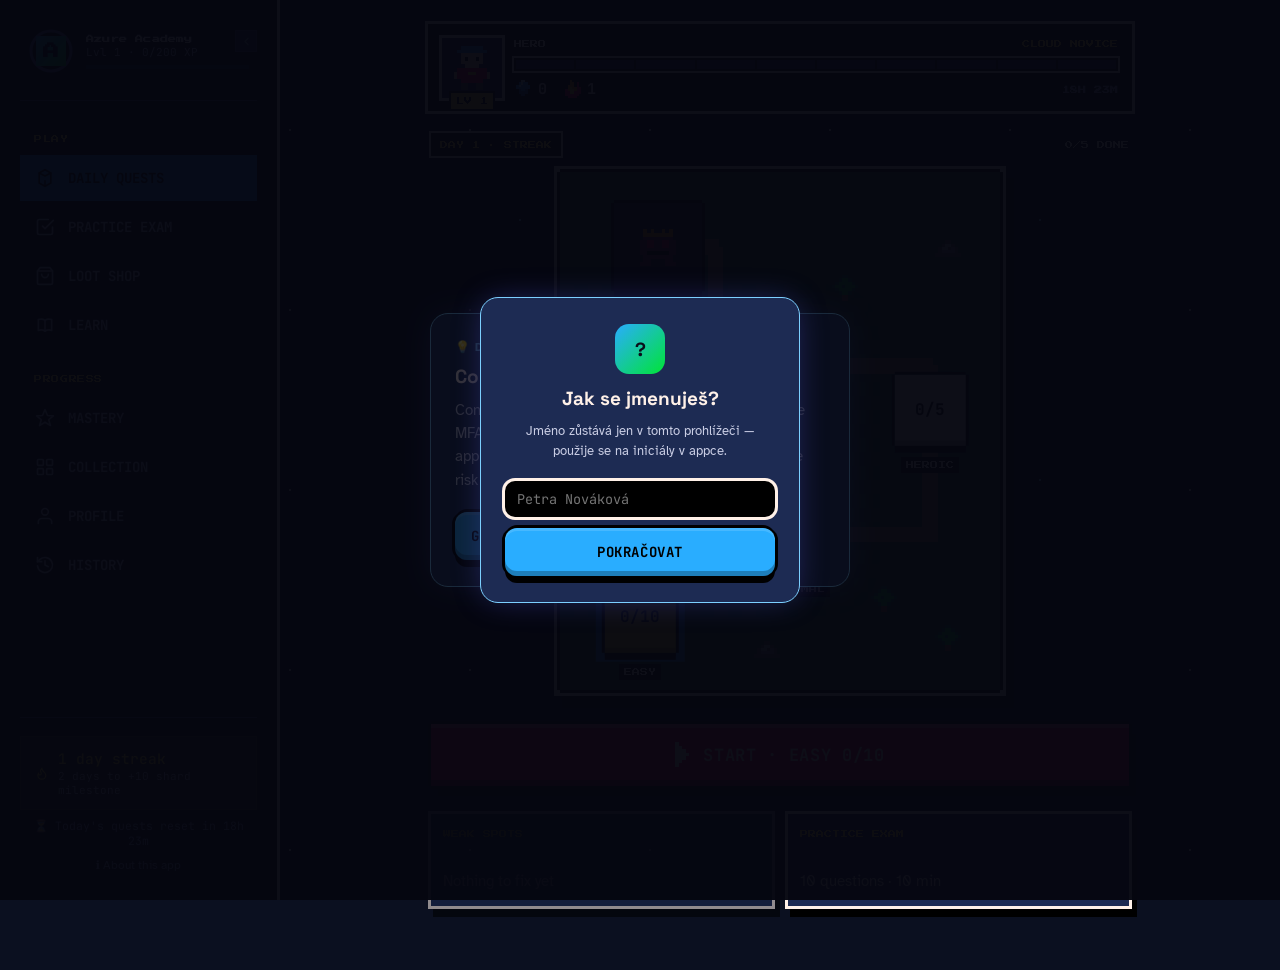
==== commit 7ac46cd8: "v16.9" ====
--- a/index.html
+++ b/index.html
@@ -16,8 +16,8 @@
 <link rel="preconnect" href="https://fonts.googleapis.com">
 <link rel="preconnect" href="https://fonts.gstatic.com" crossorigin>
 <link rel="stylesheet" href="https://fonts.googleapis.com/css2?family=Press+Start+2P&family=JetBrains+Mono:wght@500;700&family=Atkinson+Hyperlegible:wght@400;700&display=swap">
-<link rel="stylesheet" href="style.css?v=16.3">
-<link rel="stylesheet" href="pixel.css?v=16.3">
+<link rel="stylesheet" href="style.css?v=16.9">
+<link rel="stylesheet" href="pixel.css?v=16.9">
 </head>
 <body>
 <div id="mobile-topbar" class="mobile-topbar">
@@ -238,21 +238,21 @@
 
 
 
-<!-- v16.3: ?v= must match APP_VERSION in sw.js and engine.js -->
-<script src="database.js?v=16.3"></script>
-<script src="save.js?v=16.3"></script>
-<script src="engine.js?v=16.3"></script>
-<script src="loot.js?v=16.3"></script>
-<script src="mastery.js?v=16.3"></script>
-<script src="chestfx.js?v=16.3"></script>
-<script src="fx.js?v=16.3"></script>
-<script src="dailyfact.js?v=16.3"></script>
-<script src="learn.js?v=16.3"></script>
-<script src="bossfight.js?v=16.3"></script>
-<script src="exam.js?v=16.3"></script>
-<script src="practical.js?v=16.3"></script>
-<script src="pixelart.js?v=16.3"></script>
-<script src="app.js?v=16.3"></script>
-<script src="pwa.js?v=16.3"></script>
+<!-- v16.9: ?v= must match APP_VERSION in sw.js and engine.js -->
+<script src="database.js?v=16.9"></script>
+<script src="save.js?v=16.9"></script>
+<script src="engine.js?v=16.9"></script>
+<script src="loot.js?v=16.9"></script>
+<script src="mastery.js?v=16.9"></script>
+<script src="chestfx.js?v=16.9"></script>
+<script src="fx.js?v=16.9"></script>
+<script src="dailyfact.js?v=16.9"></script>
+<script src="learn.js?v=16.9"></script>
+<script src="bossfight.js?v=16.9"></script>
+<script src="exam.js?v=16.9"></script>
+<script src="practical.js?v=16.9"></script>
+<script src="pixelart.js?v=16.9"></script>
+<script src="app.js?v=16.9"></script>
+<script src="pwa.js?v=16.9"></script>
 </body>
 </html>
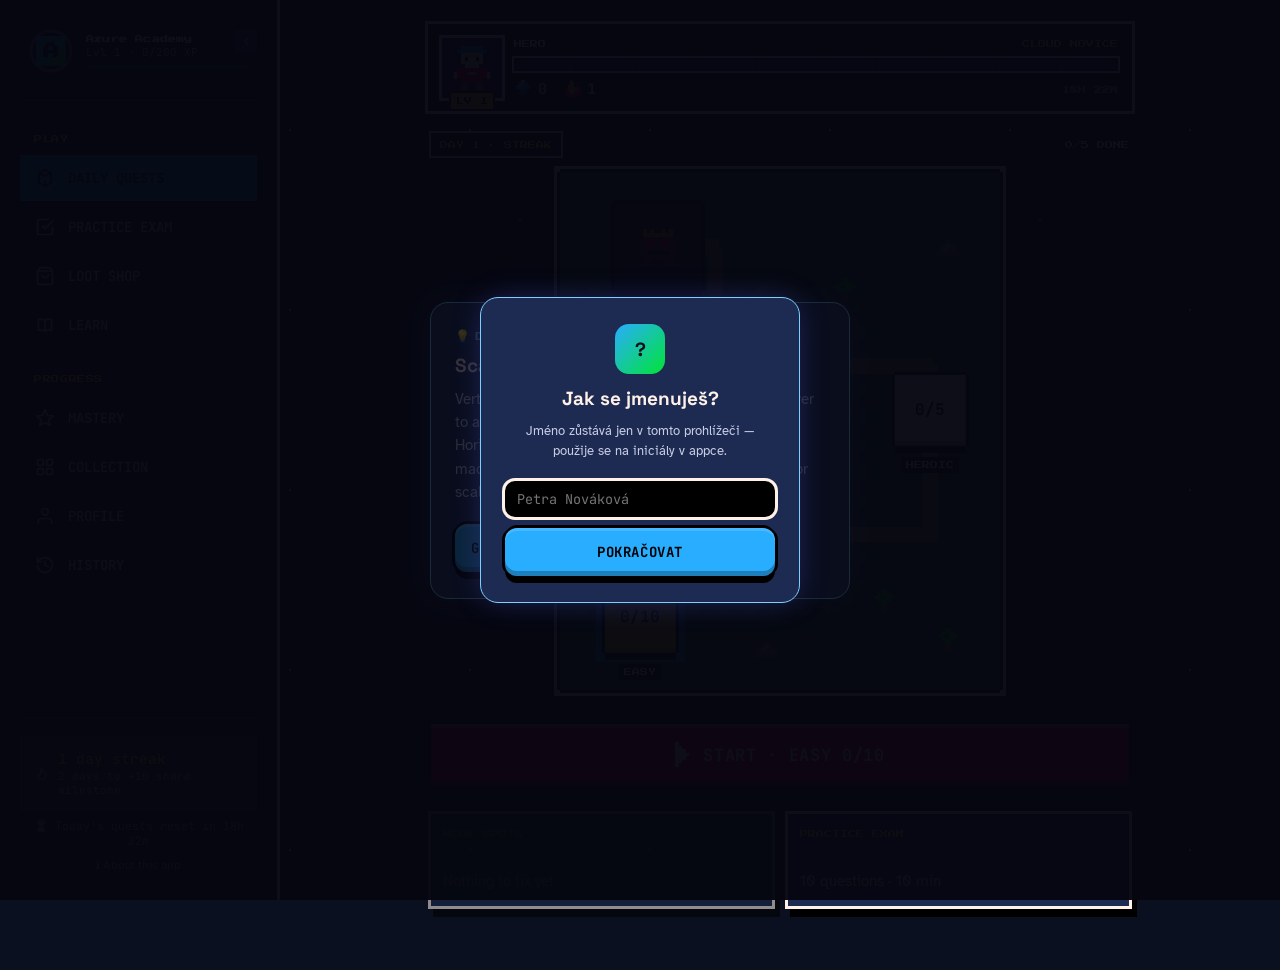
==== commit e6cef01b: "v16.11" ====
--- a/index.html
+++ b/index.html
@@ -16,8 +16,8 @@
 <link rel="preconnect" href="https://fonts.googleapis.com">
 <link rel="preconnect" href="https://fonts.gstatic.com" crossorigin>
 <link rel="stylesheet" href="https://fonts.googleapis.com/css2?family=Press+Start+2P&family=JetBrains+Mono:wght@500;700&family=Atkinson+Hyperlegible:wght@400;700&display=swap">
-<link rel="stylesheet" href="style.css?v=16.9">
-<link rel="stylesheet" href="pixel.css?v=16.9">
+<link rel="stylesheet" href="style.css?v=16.11">
+<link rel="stylesheet" href="pixel.css?v=16.11">
 </head>
 <body>
 <div id="mobile-topbar" class="mobile-topbar">
@@ -232,27 +232,29 @@
 
 <div id="boss-overlay" class="boss-overlay px-overlay hidden" role="dialog" aria-label="Boss fight"><div id="boss-scene-content"></div></div>
 
+<div id="shop-overlay" class="px-overlay hidden" role="dialog" aria-label="Shop" onclick="closeShopDialog()"></div>
+
 <div id="fx-overlay" class="fx-overlay px-overlay hidden" role="dialog"></div>
 
 <div id="achievement-toast" class="achievement-toast" onclick="this.classList.remove('show')"></div>
 
 
 
-<!-- v16.9: ?v= must match APP_VERSION in sw.js and engine.js -->
-<script src="database.js?v=16.9"></script>
-<script src="save.js?v=16.9"></script>
-<script src="engine.js?v=16.9"></script>
-<script src="loot.js?v=16.9"></script>
-<script src="mastery.js?v=16.9"></script>
-<script src="chestfx.js?v=16.9"></script>
-<script src="fx.js?v=16.9"></script>
-<script src="dailyfact.js?v=16.9"></script>
-<script src="learn.js?v=16.9"></script>
-<script src="bossfight.js?v=16.9"></script>
-<script src="exam.js?v=16.9"></script>
-<script src="practical.js?v=16.9"></script>
-<script src="pixelart.js?v=16.9"></script>
-<script src="app.js?v=16.9"></script>
-<script src="pwa.js?v=16.9"></script>
+<!-- v16.11: ?v= must match APP_VERSION in sw.js and engine.js -->
+<script src="database.js?v=16.11"></script>
+<script src="save.js?v=16.11"></script>
+<script src="engine.js?v=16.11"></script>
+<script src="loot.js?v=16.11"></script>
+<script src="mastery.js?v=16.11"></script>
+<script src="chestfx.js?v=16.11"></script>
+<script src="fx.js?v=16.11"></script>
+<script src="dailyfact.js?v=16.11"></script>
+<script src="learn.js?v=16.11"></script>
+<script src="bossfight.js?v=16.11"></script>
+<script src="exam.js?v=16.11"></script>
+<script src="practical.js?v=16.11"></script>
+<script src="pixelart.js?v=16.11"></script>
+<script src="app.js?v=16.11"></script>
+<script src="pwa.js?v=16.11"></script>
 </body>
 </html>
--- a/pixel.css
+++ b/pixel.css
@@ -754,3 +754,187 @@
 @keyframes bxLunge{0%{transform:none}40%{transform:translate(-110px,50px)}100%{transform:none}}
 .bx-q{font-size:15.5px}
 .bx-opt{min-height:46px;font-size:14.5px}
+
+/* ======================================================================
+   v16c1 — Learn (worlds + quests), Loot Shop, purchase dialog, theme colours
+   ====================================================================== */
+
+/* loot themes: pixel palette. --theme-hi colours the active nav tab; --accent the XP bar, map ring, pet */
+body{--theme-hi:var(--px-blue)}
+body.theme-bastion{--accent:#00e436;--accent-bright:#7dff9a;--theme-hi:#00e436}
+body.theme-iac{--accent:#b873f5;--accent-bright:#d9a8ff;--theme-hi:#b873f5}
+body.theme-gryphon{--accent:#ffa300;--accent-bright:#ffd27a;--theme-hi:#ffa300}
+body.theme-phoenix{--accent:#ff004d;--accent-bright:#ff6d8f;--theme-hi:#ff004d}
+.bn-item.active,.nav-item.active{background:var(--theme-hi) !important}
+
+/* shared progress cells */
+.lw-cells{display:grid;grid-auto-flow:column;grid-auto-columns:minmax(0,1fr);gap:2px;padding:2px;flex:1;min-width:0;
+  background:var(--ui-deep);box-shadow:0 0 0 2px var(--ui-frame)}
+.lw-cells i{display:block;height:8px;background:var(--ui-off)}
+.lw-cells i.on{background:var(--px-green)}
+
+/* ---------- Learn: world select ---------- */
+.lw-list{display:flex;flex-direction:column;margin:8px var(--u) 30px}
+.lw-world{
+  position:relative;display:flex;align-items:center;gap:14px;width:100%;text-align:left;border:0;cursor:pointer;
+  padding:18px 14px 16px;background:var(--ui-panel);color:var(--ui-text);
+  box-shadow:0 0 0 var(--u) var(--ui-frame),6px 9px 0 var(--u) var(--ui-shadow);
+  -webkit-tap-highlight-color:transparent;
+}
+.lw-world:active:not(:disabled){transform:translateY(4px);box-shadow:0 0 0 var(--u) var(--ui-frame),2px 3px 0 var(--u) var(--ui-shadow)}
+.lw-icon{position:relative;width:64px;height:64px;flex:none;background:#000;display:flex;align-items:center;justify-content:center;
+  box-shadow:0 0 0 var(--u) var(--ui-muted-frame)}
+.lw-world.cleared .lw-icon{box-shadow:0 0 0 var(--u) var(--px-green)}
+.lw-lock{position:absolute;inset:0;display:flex;align-items:center;justify-content:center;background:#000000b0;color:var(--px-lgrey)}
+.lw-info{flex:1;min-width:0;display:flex;flex-direction:column;gap:6px}
+.lw-kicker{font-family:var(--f-pixel);font-size:8px;line-height:12px;color:var(--ui-title)}
+.lw-name{font-family:var(--f-mono);font-weight:700;font-size:17px;line-height:1.25;text-transform:uppercase}
+.lw-desc{font-family:var(--f-body);font-size:15px;line-height:1.4;color:var(--ui-text-dim)}
+.lw-prog{display:flex;align-items:center;gap:10px;margin-top:2px}
+.lw-prog b{font-family:var(--f-mono);font-size:13px;color:var(--ui-text-dim);flex:none}
+.lw-chip{position:absolute;top:-11px;right:10px;display:inline-flex;align-items:center;gap:5px;
+  font-family:var(--f-pixel);font-size:8px;line-height:8px;padding:5px 6px 4px;background:var(--px-yellow);color:#000;box-shadow:0 0 0 2px #000}
+.lw-chip.done{background:var(--px-green)}
+.lw-chip.locked{background:var(--px-dgrey);color:var(--px-white)}
+.lw-world.locked{background:var(--ui-deep);color:var(--ui-text-faint);cursor:default;box-shadow:0 0 0 var(--u) var(--ui-muted-frame),6px 9px 0 var(--u) var(--ui-shadow)}
+.lw-world.locked .lw-icon>.px{filter:grayscale(1) brightness(.6)}
+.lw-world.locked .lw-kicker,.lw-world.locked .lw-desc{color:var(--ui-text-faint)}
+.lw-road{width:12px;height:30px;margin:6px 0 6px 40px;flex:none;
+  background:repeating-linear-gradient(to bottom,var(--ui-muted-frame) 0 6px,transparent 6px 11px)}
+
+/* ---------- Learn: inside a world ---------- */
+.lz-bar{display:flex}
+.lz-bar .lw-cells i{height:10px}
+.lz{--zc:var(--px-blue)}
+.lz-head{display:flex;gap:14px;align-items:center;margin-bottom:14px}
+.lz-icon{width:48px;height:48px;flex:none;background:#000;color:var(--zc);display:flex;align-items:center;justify-content:center;
+  box-shadow:0 0 0 var(--u) var(--zc)}
+.lz-titles{flex:1;min-width:0}
+.lz .card-title{margin-bottom:7px}
+.lz-prog{display:flex;align-items:center;gap:10px}
+.lz-prog b{font-family:var(--f-mono);font-size:13px;color:var(--ui-text-dim);flex:none}
+.lz .lw-cells i.on{background:var(--zc)}
+.lz-reward{display:inline-flex;align-items:center;gap:6px;flex-wrap:wrap;margin:0 0 16px var(--u);padding:7px 9px 6px;
+  font-family:var(--f-pixel);font-size:8px;line-height:12px;color:var(--ui-text-dim);background:var(--ui-deep);box-shadow:0 0 0 2px var(--ui-muted-frame)}
+.lz-reward.done{color:var(--teal);box-shadow:0 0 0 2px var(--teal)}
+
+.lq-list{list-style:none;display:flex;flex-direction:column;gap:12px;margin:0;padding:0 var(--u)}
+.lq{scroll-margin-top:20px}
+.lq-head{
+  position:relative;display:flex;align-items:center;gap:12px;width:100%;min-height:56px;padding:10px 12px;
+  border:0;cursor:pointer;text-align:left;background:var(--ui-deep);color:var(--ui-text);
+  box-shadow:0 0 0 var(--u) var(--ui-muted-frame);-webkit-tap-highlight-color:transparent;
+}
+.lq-head:active{transform:translateY(2px)}
+.lq-box{width:24px;height:24px;flex:none;display:flex;align-items:center;justify-content:center;color:#000;
+  box-shadow:inset 0 0 0 3px var(--ui-muted-frame)}
+.lq.read .lq-box{background:var(--px-green);box-shadow:none}
+.lq-num{font-family:var(--f-pixel);font-size:8px;line-height:12px;color:var(--ui-text-faint);flex:none}
+.lq-title{flex:1;min-width:0;font-family:var(--f-mono);font-weight:700;font-size:15px;line-height:1.35}
+.lq.read .lq-title{color:var(--ui-text-dim)}
+.lq-caret{flex:none;color:var(--ui-text-faint);display:flex;transition:transform .08s steps(2)}
+.lq.open .lq-caret{transform:rotate(90deg);color:var(--zc)}
+.lq.open .lq-head{background:var(--ui-panel-2);box-shadow:0 0 0 var(--u) var(--zc)}
+.lq.open .lq-title{color:var(--ui-text)}
+.lq-head .xp-pop{right:44px;top:-18px}
+.lq-body{padding:20px 2px 8px;font-family:var(--f-body);font-size:16.5px;line-height:1.6;color:var(--ui-text)}
+.lq-body p{margin:0 0 14px}
+.lq-hook{font-weight:700;color:var(--ui-title);padding-left:12px;box-shadow:inset 3px 0 0 var(--zc)}
+.lq-take{margin:22px 0 4px}
+.lq-body .q-actions{margin:26px 0 8px}
+@media (max-width:880px){
+  .lq{scroll-margin-top:calc(env(safe-area-inset-top,0px) + var(--hud-h) + 48px)}
+}
+
+/* ---------- Loot Shop ---------- */
+.ls-wallet{display:flex;align-items:center;gap:8px;padding:8px 12px;background:var(--ui-deep);
+  box-shadow:0 0 0 var(--u) var(--ui-frame);font-family:var(--f-mono);font-weight:700;font-size:18px;margin:var(--u)}
+.ls-keeper{margin:0 var(--u) 30px}
+.ls-themes{display:grid;grid-template-columns:repeat(auto-fill,minmax(138px,1fr));gap:16px;margin:16px var(--u) 6px}
+.ls-theme{
+  display:flex;flex-direction:column;gap:8px;text-align:left;padding:10px;border:0;cursor:pointer;
+  background:var(--ui-deep);color:var(--ui-text);
+  box-shadow:0 0 0 var(--u) var(--ui-muted-frame),4px 6px 0 var(--u) var(--ui-shadow);-webkit-tap-highlight-color:transparent;
+}
+.ls-theme:active:not(:disabled){transform:translateY(3px)}
+.ls-theme:disabled{cursor:default}
+.ls-swatch{display:grid;grid-template-columns:repeat(5,minmax(0,1fr));gap:2px;padding:3px;background:#000;height:24px}
+.ls-swatch i{display:block;background:var(--tc)}
+.ls-swatch i:nth-child(n+4){background:#1d2b53}
+.ls-theme-name{font-family:var(--f-mono);font-weight:700;font-size:13px;line-height:1.3;text-transform:uppercase}
+.ls-theme-sub{display:flex;align-items:center;gap:5px;font-family:var(--f-pixel);font-size:8px;line-height:12px;color:var(--ui-text-faint)}
+.ls-theme.active{box-shadow:0 0 0 var(--u) var(--tc),4px 6px 0 var(--u) var(--ui-shadow)}
+.ls-theme.active .ls-theme-sub{color:var(--ui-title)}
+.ls-theme.locked{opacity:.6}
+.ls-theme.locked .ls-swatch i{filter:grayscale(1) brightness(.6)}
+
+.ls-grid{display:grid;grid-template-columns:minmax(0,1fr);gap:22px;margin:16px var(--u) 8px}
+@media (min-width:700px){.ls-grid{grid-template-columns:repeat(2,minmax(0,1fr))}}
+.ls-item{
+  --rc:var(--px-lgrey);position:relative;display:flex;gap:14px;padding:14px 12px;
+  background:var(--ui-deep);color:var(--ui-text);
+  box-shadow:0 0 0 var(--u) var(--rc),5px 8px 0 var(--u) var(--ui-shadow);
+}
+.ls-slot{width:64px;height:64px;flex:none;display:flex;align-items:center;justify-content:center;
+  background:var(--px-navy);color:var(--rc);box-shadow:inset 0 0 0 3px #000,0 0 0 2px var(--rc)}
+.ls-item.r-legendary .ls-slot{animation:lsGlow 1.2s steps(2,end) infinite}
+@keyframes lsGlow{50%{box-shadow:inset 0 0 0 3px #000,0 0 0 2px var(--rc),0 0 0 6px #ffec2755}}
+.ls-main{flex:1;min-width:0;display:flex;flex-direction:column;gap:8px}
+.ls-name{font-family:var(--f-mono);font-weight:700;font-size:16px;line-height:1.3}
+.ls-tags{display:flex;gap:8px;flex-wrap:wrap}
+.ls-rar,.ls-type,.ls-own{font-family:var(--f-pixel);font-size:8px;line-height:8px;padding:5px 6px 4px}
+.ls-rar{background:var(--rc);color:#000}
+.ls-type,.ls-own{background:var(--ui-panel);color:var(--ui-text-dim);box-shadow:0 0 0 1px var(--ui-muted-frame)}
+.ls-desc{font-family:var(--f-body);font-size:15px;line-height:1.45;color:var(--ui-text-dim)}
+.ls-effect{font-family:var(--f-mono);font-weight:700;font-size:13.5px;line-height:1.4;color:var(--teal)}
+.ls-buy{display:flex;align-items:center;gap:12px;flex-wrap:wrap;margin-top:4px}
+.ls-buy .btn{min-height:44px;padding:8px 20px;margin-left:auto}
+.ls-price{display:inline-flex;align-items:center;gap:6px;padding:6px 10px;background:#000;color:var(--px-white);
+  font-family:var(--f-mono);font-weight:700;font-size:16px;box-shadow:0 0 0 2px var(--ui-frame)}
+.ls-price.poor b{color:var(--px-red)}
+.ls-need{flex:1;display:flex;align-items:center;gap:8px;min-width:130px}
+.ls-need .lw-cells i.on{background:var(--px-orange)}
+.ls-need b{font-family:var(--f-pixel);font-size:8px;line-height:12px;color:var(--ui-text-faint);white-space:nowrap;font-weight:400}
+.ls-owned{display:inline-flex;align-items:center;gap:6px;font-family:var(--f-pixel);font-size:8px;line-height:12px;color:var(--teal)}
+.ls-item.owned{box-shadow:0 0 0 var(--u) var(--ui-muted-frame),5px 8px 0 var(--u) var(--ui-shadow)}
+.ls-item.owned .ls-name{color:var(--ui-text-dim)}
+.ls-item.just-bought{animation:pxPop .35s steps(3)}
+.ls-log{margin:14px var(--u) 4px;padding:12px 14px;background:#000;box-shadow:0 0 0 var(--u) var(--px-green)}
+.ls-log-l{font-family:var(--f-mono);font-weight:700;font-size:13.5px;line-height:1.65;color:var(--px-green);white-space:nowrap;overflow:hidden;text-overflow:ellipsis}
+.ls-log-l.dim{opacity:.6}
+
+/* ---------- purchase dialog (always dark, like the other overlays) ---------- */
+.sd{width:100%;max-width:440px;min-height:100%;margin:0 auto;box-sizing:border-box;
+  display:flex;flex-direction:column;justify-content:flex-end;gap:18px;
+  padding:calc(env(safe-area-inset-top,0px) + 20px) 16px calc(env(safe-area-inset-bottom,0px) + 24px);color:var(--px-white)}
+.sd-stage{position:relative;height:170px;display:flex;align-items:center;justify-content:center;flex:none}
+.sd-item{width:116px;height:116px;display:flex;align-items:center;justify-content:center;background:var(--px-navy);color:var(--rc);
+  box-shadow:0 0 0 4px #000,0 0 0 8px var(--rc),10px 14px 0 8px #000;animation:cxBob 1.2s steps(2,end) infinite}
+.sd-stage.done .sd-item{animation:sdGet .45s steps(4,end) both,cxBob 1.2s steps(2,end) .45s infinite}
+@keyframes sdGet{0%{transform:scale(.4)}60%{transform:scale(1.18)}100%{transform:none}}
+.sd-spark{position:absolute;left:50%;top:50%;width:10px;height:10px;margin:-5px 0 0 -5px;background:var(--px-yellow);box-shadow:0 0 0 2px #000;
+  opacity:0;animation:sdSpark .9s steps(6,end) .1s both}
+.sd-spark.a{--dx:-110px;--dy:-50px}.sd-spark.b{--dx:110px;--dy:-60px}.sd-spark.c{--dx:0px;--dy:-90px;background:var(--rc)}
+@keyframes sdSpark{0%{opacity:1;transform:none}80%{opacity:1}100%{opacity:0;transform:translate(var(--dx),var(--dy))}}
+.sd-box{position:relative;margin-top:14px;padding:22px 16px 18px;background:var(--px-navy);
+  font-family:var(--f-mono);font-weight:500;font-size:16px;line-height:1.5;
+  box-shadow:0 -4px 0 var(--px-white),0 4px 0 var(--px-white),-4px 0 0 var(--px-white),4px 0 0 var(--px-white),8px 12px 0 #000}
+.sd-who{position:absolute;top:-24px;left:10px;display:flex;align-items:center;gap:8px;padding:4px 9px 4px 4px;background:#000;box-shadow:0 0 0 2px var(--px-white)}
+.sd-who span{font-family:var(--f-pixel);font-size:8px;line-height:12px;color:var(--px-yellow)}
+.sd-text b{color:var(--px-yellow);font-weight:700}
+.sd-text .px{vertical-align:-2px;margin:0 2px 0 4px}
+.sd-q{display:block;font-family:var(--f-pixel);font-size:16px;line-height:24px;color:var(--px-yellow);margin-bottom:8px}
+.sd-got{display:block;font-family:var(--f-pixel);font-size:16px;line-height:24px;color:var(--px-green);margin-bottom:8px}
+.sd-after{display:block;margin-top:10px;font-family:var(--f-body);font-size:15px;line-height:1.45;color:var(--px-lgrey)}
+.sd-menu{display:flex;flex-direction:column;gap:6px;padding:8px;background:#000;
+  box-shadow:0 -4px 0 var(--px-white),0 4px 0 var(--px-white),-4px 0 0 var(--px-white),4px 0 0 var(--px-white)}
+.sd-opt{display:flex;align-items:center;gap:10px;min-height:52px;padding:8px 12px;border:0;cursor:pointer;text-align:left;
+  background:transparent;color:var(--px-lgrey);font-family:var(--f-mono);font-weight:700;font-size:16px;letter-spacing:.04em;-webkit-tap-highlight-color:transparent}
+.sd-cur{width:12px;flex:none;display:inline-flex;color:var(--px-yellow);animation:pxBlink .5s steps(1,end) infinite}
+.sd-opt.sel{background:var(--px-blue);color:#000}
+.sd-opt.sel .sd-cur{color:#000}
+
+@media (prefers-reduced-motion: reduce){
+  .ls-item.r-legendary .ls-slot,.sd-item,.sd-cur,.sd-spark{animation:none !important}
+  .sd-spark{display:none}
+}
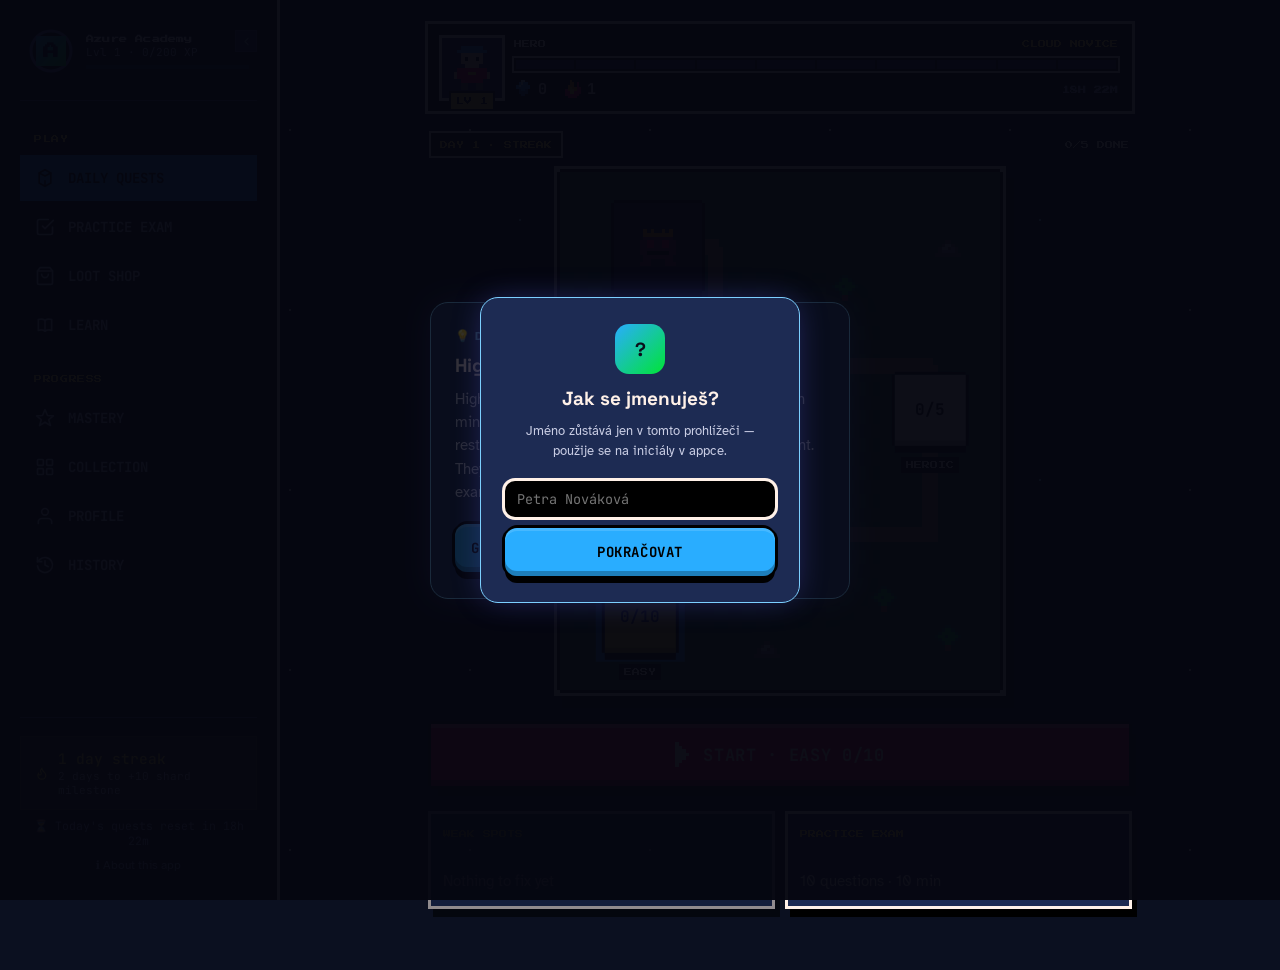
==== commit ee81e001: "v16.12" ====
--- a/index.html
+++ b/index.html
@@ -16,8 +16,8 @@
 <link rel="preconnect" href="https://fonts.googleapis.com">
 <link rel="preconnect" href="https://fonts.gstatic.com" crossorigin>
 <link rel="stylesheet" href="https://fonts.googleapis.com/css2?family=Press+Start+2P&family=JetBrains+Mono:wght@500;700&family=Atkinson+Hyperlegible:wght@400;700&display=swap">
-<link rel="stylesheet" href="style.css?v=16.11">
-<link rel="stylesheet" href="pixel.css?v=16.11">
+<link rel="stylesheet" href="style.css?v=16.12">
+<link rel="stylesheet" href="pixel.css?v=16.12">
 </head>
 <body>
 <div id="mobile-topbar" class="mobile-topbar">
@@ -240,21 +240,21 @@
 
 
 
-<!-- v16.11: ?v= must match APP_VERSION in sw.js and engine.js -->
-<script src="database.js?v=16.11"></script>
-<script src="save.js?v=16.11"></script>
-<script src="engine.js?v=16.11"></script>
-<script src="loot.js?v=16.11"></script>
-<script src="mastery.js?v=16.11"></script>
-<script src="chestfx.js?v=16.11"></script>
-<script src="fx.js?v=16.11"></script>
-<script src="dailyfact.js?v=16.11"></script>
-<script src="learn.js?v=16.11"></script>
-<script src="bossfight.js?v=16.11"></script>
-<script src="exam.js?v=16.11"></script>
-<script src="practical.js?v=16.11"></script>
-<script src="pixelart.js?v=16.11"></script>
-<script src="app.js?v=16.11"></script>
-<script src="pwa.js?v=16.11"></script>
+<!-- v16.12: ?v= must match APP_VERSION in sw.js and engine.js -->
+<script src="database.js?v=16.12"></script>
+<script src="save.js?v=16.12"></script>
+<script src="engine.js?v=16.12"></script>
+<script src="loot.js?v=16.12"></script>
+<script src="mastery.js?v=16.12"></script>
+<script src="chestfx.js?v=16.12"></script>
+<script src="fx.js?v=16.12"></script>
+<script src="dailyfact.js?v=16.12"></script>
+<script src="learn.js?v=16.12"></script>
+<script src="bossfight.js?v=16.12"></script>
+<script src="exam.js?v=16.12"></script>
+<script src="practical.js?v=16.12"></script>
+<script src="pixelart.js?v=16.12"></script>
+<script src="app.js?v=16.12"></script>
+<script src="pwa.js?v=16.12"></script>
 </body>
 </html>
--- a/pixel.css
+++ b/pixel.css
@@ -1,4 +1,4 @@
-/* pixel.css — v16.1 "Pixel Quest" (design direction B)
+/* pixel.css — v16.12 "Pixel Quest" (design direction B; v16c2: Mastery, Collection, Profile)
    Loaded AFTER style.css and overrides it. In v16c both files get merged into one.
 
    Fonts
@@ -938,3 +938,135 @@
   .ls-item.r-legendary .ls-slot,.sd-item,.sd-cur,.sd-spark{animation:none !important}
   .sd-spark{display:none}
 }
+
+/* ======================================================================
+   v16c2 — Mastery (skill tree), Collection (inventory), Profile (character sheet + menu)
+   ====================================================================== */
+
+/* ---------- Mastery ---------- */
+.mt-tree{display:grid;grid-template-columns:repeat(4,minmax(0,1fr));gap:10px;margin:18px var(--u) 4px}
+.mt-col{
+  --zc:var(--px-blue);display:flex;flex-direction:column;align-items:center;gap:4px;min-width:0;
+  padding:10px 4px 10px;border:0;cursor:pointer;background:var(--ui-deep);color:var(--ui-text);
+  box-shadow:0 0 0 var(--u) var(--ui-muted-frame),4px 6px 0 var(--u) var(--ui-shadow);-webkit-tap-highlight-color:transparent;
+}
+.mt-col:active{transform:translateY(3px)}
+.mt-col.sel{background:var(--ui-panel-2);box-shadow:0 0 0 var(--u) var(--zc),4px 6px 0 var(--u) var(--ui-shadow)}
+.mt-col.ranked{animation:pxPop .35s steps(3)}
+.mt-over{font-family:var(--f-pixel);font-size:8px;line-height:12px;min-height:12px;color:var(--px-yellow)}
+.mt-badge{display:flex;align-items:center;justify-content:center;width:30px;height:30px;background:#000;color:var(--px-dgrey);
+  box-shadow:0 0 0 2px var(--ui-muted-frame)}
+.mt-badge .px{filter:grayscale(1) brightness(.55)}
+.mt-badge.got{color:var(--bc);box-shadow:0 0 0 2px var(--bc)}
+.mt-badge.got .px{filter:none}
+.mt-seg{display:flex;flex-direction:column-reverse;gap:2px;padding:2px;margin:2px 0;background:#000;box-shadow:0 0 0 2px var(--ui-muted-frame)}
+.mt-seg i{display:block;width:12px;height:6px;background:var(--px-navy)}
+.mt-seg i.on{background:var(--zc)}
+.mt-root{display:flex;align-items:center;justify-content:center;width:44px;height:44px;margin-top:4px;background:#000;color:var(--zc);
+  box-shadow:0 0 0 var(--u) var(--zc)}
+.mt-short{font-family:var(--f-pixel);font-size:8px;line-height:12px;margin-top:6px;color:var(--ui-text-dim);max-width:100%;overflow:hidden}
+.mt-col.sel .mt-short{color:var(--ui-title)}
+.mt-rank{font-family:var(--f-mono);font-weight:700;font-size:16px;line-height:1.2}
+
+.mt-detail{--zc:var(--px-blue)}
+.mt-cats{font-family:var(--f-body);font-size:14.5px;line-height:1.4;color:var(--ui-text-dim)}
+.mt-stats{display:grid;grid-template-columns:repeat(3,minmax(0,1fr));gap:10px;margin:4px var(--u) 18px}
+.mt-stats div{display:flex;flex-direction:column;gap:6px;padding:10px;background:var(--ui-deep);box-shadow:0 0 0 2px var(--ui-muted-frame)}
+.mt-stats span{font-family:var(--f-pixel);font-size:8px;line-height:12px;color:var(--ui-text-faint)}
+.mt-stats b{font-family:var(--f-mono);font-weight:700;font-size:16px;line-height:1.2;overflow:hidden;text-overflow:ellipsis}
+.mt-stats b.pop{display:inline-block;animation:pxPop .35s steps(3);color:var(--px-green)}
+.mt-titles{display:grid;grid-template-columns:repeat(2,minmax(0,1fr));gap:10px;margin:0 var(--u) 16px}
+@media (min-width:700px){.mt-titles{grid-template-columns:repeat(4,minmax(0,1fr))}}
+.mt-title{display:flex;align-items:center;gap:8px;padding:8px;background:var(--ui-deep);color:var(--px-dgrey);box-shadow:0 0 0 2px var(--ui-muted-frame)}
+.mt-title .px{filter:grayscale(1) brightness(.55)}
+.mt-title span{display:flex;flex-direction:column;gap:3px;min-width:0}
+.mt-title b{font-family:var(--f-mono);font-weight:700;font-size:12px;line-height:1.2;color:var(--ui-text-faint);overflow:hidden;text-overflow:ellipsis}
+.mt-title i{font-style:normal;font-family:var(--f-pixel);font-size:8px;line-height:10px;color:var(--ui-text-faint)}
+.mt-title.got{color:var(--bc);box-shadow:0 0 0 2px var(--bc)}
+.mt-title.got .px{filter:none}
+.mt-title.got b{color:var(--ui-text)}
+.mt-detail .ls-effect{margin:0 var(--u) 12px}
+.mt-buy{margin:0 var(--u)}
+
+/* ---------- Collection ---------- */
+.cl-count .px{color:var(--px-yellow)}
+.cl-grid{display:grid;grid-template-columns:repeat(5,minmax(0,1fr));gap:10px;margin:16px var(--u) 14px}
+@media (min-width:700px){.cl-grid{grid-template-columns:repeat(5,minmax(0,96px));gap:14px}}
+.cl-slot{
+  --rc:var(--px-lgrey);position:relative;aspect-ratio:1/1;display:flex;align-items:center;justify-content:center;padding:0;border:0;cursor:pointer;
+  background:var(--px-navy);color:var(--rc);box-shadow:inset 0 0 0 3px #000,0 0 0 2px var(--rc);-webkit-tap-highlight-color:transparent;
+}
+.cl-slot .px{width:62%;height:auto}
+.cl-slot:active{transform:translateY(2px)}
+.cl-slot.r-legendary.has{animation:lsGlow 1.2s steps(2,end) infinite}
+.cl-slot.missing{background:#0b1020;box-shadow:inset 0 0 0 3px #000,0 0 0 2px var(--px-dgrey)}
+.cl-slot.missing .px,.cl-missing .ls-slot .px{filter:brightness(0);opacity:.75}
+.cl-q{position:absolute;inset:0;display:flex;align-items:center;justify-content:center;
+  font-family:var(--f-pixel);font-size:16px;line-height:16px;color:var(--px-grey);text-shadow:2px 2px 0 #000}
+.cl-slot.sel{box-shadow:inset 0 0 0 3px #000,0 0 0 2px var(--rc),0 0 0 6px var(--ui-title)}
+.cl-slot.missing.sel{box-shadow:inset 0 0 0 3px #000,0 0 0 2px var(--px-dgrey),0 0 0 6px var(--ui-title)}
+.cl-prog{display:flex;margin:0 var(--u) 4px}
+.cl-detail{margin:0 var(--u) 30px}
+.cl-detail .ls-item{margin:0 0 0}
+.cl-missing{box-shadow:0 0 0 var(--u) var(--ui-muted-frame),5px 8px 0 var(--u) var(--ui-shadow)}
+.cl-missing .ls-slot{background:#0b1020;position:relative}
+.cl-missing .ls-name{color:var(--ui-text-faint)}
+.cl-hint{margin:0}
+
+/* ---------- Profile ---------- */
+.pf-hero{display:flex;gap:18px;align-items:center}
+.pf-portrait{position:relative;flex:none;width:112px;height:140px;display:flex;align-items:flex-end;justify-content:center;padding-bottom:8px;
+  background:#000;box-shadow:0 0 0 var(--u) var(--accent),5px 8px 0 var(--u) var(--ui-shadow);
+  background-image:linear-gradient(to top,#1d2b53 0 22px,transparent 22px)}
+.pf-portrait .px{animation:cxBob 1.6s steps(2,end) infinite}
+.pf-lv{position:absolute;top:-11px;left:-6px;font-family:var(--f-pixel);font-size:8px;line-height:8px;padding:5px 6px 4px;
+  background:var(--px-yellow);color:#000;box-shadow:0 0 0 2px #000}
+.pf-id{flex:1;min-width:0;display:flex;flex-direction:column;gap:8px}
+.pf-name{font-family:var(--f-mono);font-weight:700;font-size:19px;line-height:1.25;overflow-wrap:anywhere}
+.pf-title{font-family:var(--f-pixel);font-size:8px;line-height:12px;color:var(--ui-title)}
+.pf-xp{display:flex;margin-top:4px}
+.pf-xp .lw-cells i.on{background:var(--accent)}
+.pf-xp-l{font-family:var(--f-body);font-size:14.5px;line-height:1.4;color:var(--ui-text-dim)}
+.pf-xp-l b{font-family:var(--f-mono);color:var(--ui-text)}
+
+.pf-sheet{display:grid;grid-template-columns:minmax(0,1fr);gap:4px 28px;margin:12px var(--u) 2px}
+@media (min-width:700px){.pf-sheet{grid-template-columns:repeat(2,minmax(0,1fr))}}
+.pf-stat{display:flex;align-items:center;gap:10px;min-height:36px}
+.pf-k{font-family:var(--f-pixel);font-size:8px;line-height:12px;color:var(--ui-text-faint);flex:none}
+.pf-dots{flex:1;min-width:12px;height:2px;background:repeating-linear-gradient(to right,var(--ui-muted-frame) 0 3px,transparent 3px 7px)}
+.pf-v{display:inline-flex;align-items:center;gap:6px;font-family:var(--f-mono);font-weight:700;font-size:15px;flex:none}
+
+.pf-group{font-family:var(--f-pixel);font-size:8px;line-height:12px;color:var(--ui-text-faint);margin:20px var(--u) 10px}
+.pf-group.danger{color:var(--px-red)}
+.pf-menu .card-title{margin-bottom:0}
+.pf-namebox{display:flex;gap:10px;margin:0 var(--u)}
+.pf-namebox input.profile-name-input{flex:1;min-width:0;margin:0;min-height:48px;padding:10px 12px;font-size:16px}
+.pf-namebox .btn{flex:none}
+.pf-note{font-family:var(--f-body);font-size:14.5px;line-height:1.4;color:var(--ui-text-dim);margin:0 var(--u) 10px}
+.pf-list{display:flex;flex-direction:column;gap:2px;padding:6px;margin:0 var(--u);background:var(--ui-deep);box-shadow:0 0 0 var(--u) var(--ui-frame)}
+.pf-row{display:flex;align-items:center;gap:10px;width:100%;min-height:50px;padding:8px 10px;border:0;cursor:pointer;text-align:left;
+  background:transparent;color:var(--ui-text);font-family:var(--f-mono);font-weight:700;font-size:15px;letter-spacing:.02em;-webkit-tap-highlight-color:transparent}
+.pf-cur{width:10px;flex:none;display:inline-flex;color:transparent}
+.pf-label{flex:1;min-width:0}
+.pf-val{flex:none;font-family:var(--f-pixel);font-size:8px;line-height:8px;padding:5px 6px 4px;background:var(--ui-panel);color:var(--ui-text-dim);box-shadow:0 0 0 1px var(--ui-muted-frame)}
+.pf-row.on .pf-val{background:var(--px-green);color:#000;box-shadow:none}
+.pf-row:active,.pf-row:focus-visible{background:var(--px-blue);color:#000;outline:none}
+.pf-row:active .pf-cur,.pf-row:focus-visible .pf-cur{color:#000}
+@media (hover:hover){.pf-row:hover{background:var(--ui-panel-2)}.pf-row:hover .pf-cur{color:var(--ui-title)}}
+.pf-row.warn .pf-label{color:var(--px-orange)}
+.pf-row.danger .pf-label{color:var(--ui-bad-text)}
+.pf-row.danger:active,.pf-row.danger:focus-visible{background:var(--px-red)}
+.pf-row.danger:active .pf-label,.pf-row.danger:focus-visible .pf-label,.pf-row.warn:active .pf-label,.pf-row.warn:focus-visible .pf-label{color:#000}
+.pf-ver{font-family:var(--f-pixel);font-size:8px;line-height:12px;color:var(--ui-text-faint);margin:20px var(--u) 0;text-align:right}
+
+@media (max-width:420px){
+  .pf-hero{gap:14px}
+  .pf-portrait{width:96px;height:124px}
+  .pf-portrait .px{width:80px;height:auto}
+}
+@media (prefers-reduced-motion: reduce){
+  .cl-slot.r-legendary.has,.pf-portrait .px,.mt-col.ranked,.mt-stats b.pop{animation:none !important}
+}
+.cl-effects .ls-log-l{white-space:normal;overflow:visible;padding-left:1.3em;text-indent:-1.3em;margin-bottom:4px}
+[data-theme='light'] .pf-row.warn .pf-label{color:#b13e00}
+[data-theme='light'] .pf-row.danger .pf-label,[data-theme='light'] .pf-group.danger{color:#c4003a}
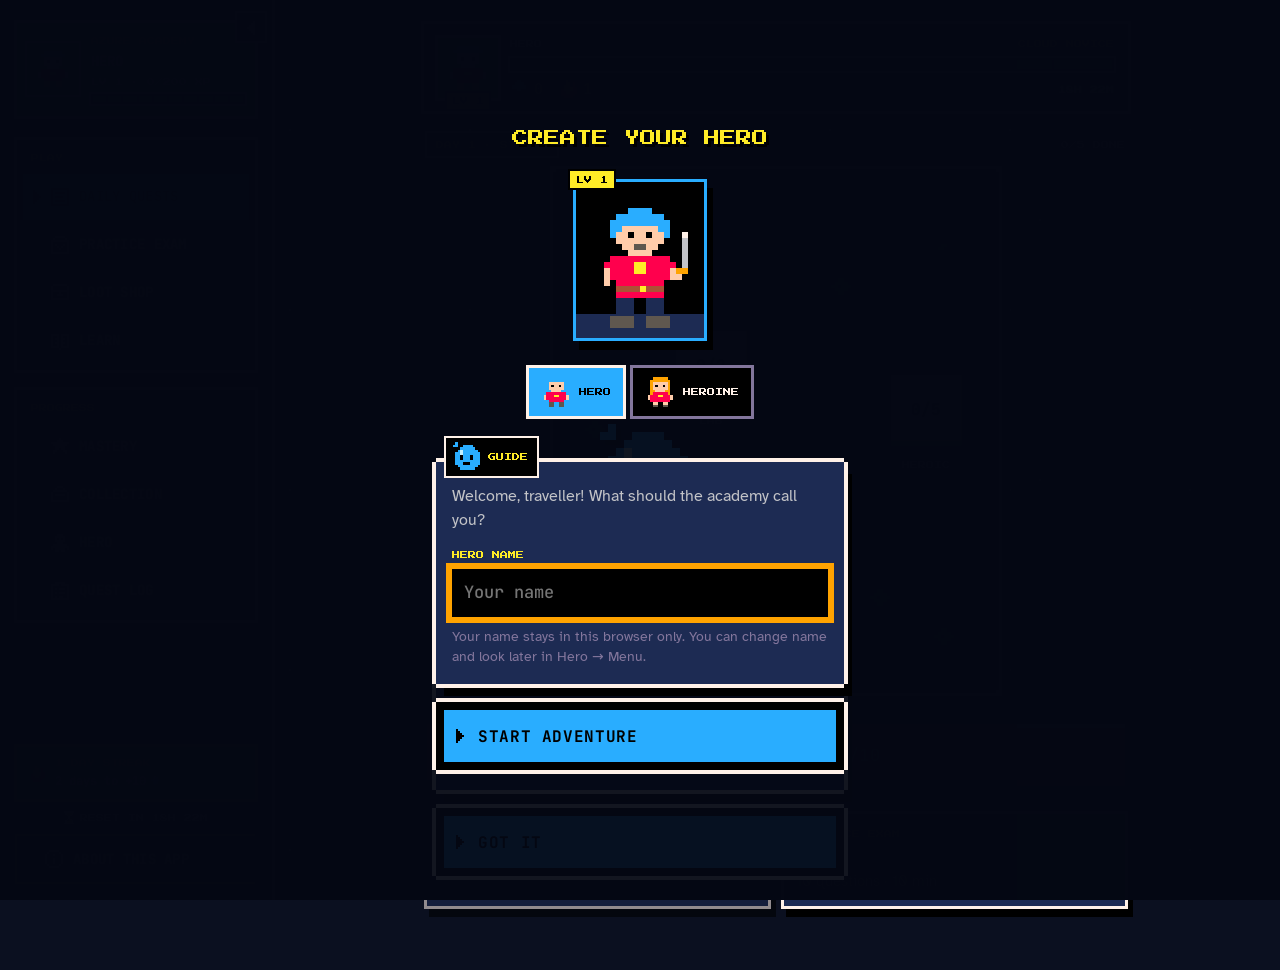
==== commit f2abaa7d: "v16.14" ====
--- a/index.html
+++ b/index.html
@@ -16,136 +16,50 @@
 <link rel="preconnect" href="https://fonts.googleapis.com">
 <link rel="preconnect" href="https://fonts.gstatic.com" crossorigin>
 <link rel="stylesheet" href="https://fonts.googleapis.com/css2?family=Press+Start+2P&family=JetBrains+Mono:wght@500;700&family=Atkinson+Hyperlegible:wght@400;700&display=swap">
-<link rel="stylesheet" href="style.css?v=16.12">
-<link rel="stylesheet" href="pixel.css?v=16.12">
+<link rel="stylesheet" href="pixel.css?v=16.14">
 </head>
 <body>
-<div id="mobile-topbar" class="mobile-topbar">
-  <button id="mobile-nav-toggle" class="mobile-nav-toggle" onclick="toggleMobileNav()" aria-label="Menu">
-    <svg viewBox="0 0 24 24" fill="none" stroke="currentColor" stroke-width="2" stroke-linecap="round"><line x1="3" y1="6" x2="21" y2="6"></line><line x1="3" y1="12" x2="21" y2="12"></line><line x1="3" y1="18" x2="21" y2="18"></line></svg>
-  </button>
-  <span class="mobile-topbar-title">Azure Academy</span>
-</div>
 <div id="mobile-nav-backdrop" class="mobile-nav-backdrop" onclick="closeMobileNav()"></div>
-<svg id="bg-pattern" aria-hidden="true" xmlns="http://www.w3.org/2000/svg" xmlns:xlink="http://www.w3.org/1999/xlink">
-  <defs>
-    <g id="ic-cloud"><g transform="translate(-12,-12)"><path d="M17 18H8a4 4 0 0 1-1-7.9A5.5 5.5 0 0 1 16.9 8h.4a4 4 0 0 1-.3 8Z"/></g></g>
-    <g id="ic-key"><g transform="translate(-12,-12)"><circle cx="8" cy="8" r="4"/><path d="M11 11 20 20"/><path d="M15.5 15.5 18.5 12.5"/><path d="M18 18 21 15"/></g></g>
-    <g id="ic-shield"><g transform="translate(-12,-12)"><path d="M12 3 19 6v6c0 5-3 8-7 9-4-1-7-4-7-9V6Z"/><path d="M9 12l2 2 4-4"/></g></g>
-    <g id="ic-gear"><g transform="translate(-12,-12)"><circle cx="12" cy="12" r="3"/><path d="M12 2v3M12 19v3M4.2 4.2l2.1 2.1M17.7 17.7l2.1 2.1M2 12h3M19 12h3M4.2 19.8l2.1-2.1M17.7 6.3l2.1-2.1"/></g></g>
-    <g id="ic-db"><g transform="translate(-12,-12)"><ellipse cx="12" cy="6" rx="7" ry="3"/><path d="M5 6v6c0 1.7 3.1 3 7 3s7-1.3 7-3V6"/><path d="M5 12v6c0 1.7 3.1 3 7 3s7-1.3 7-3v-6"/></g></g>
-    <g id="ic-net"><g transform="translate(-12,-12)"><circle cx="6" cy="6" r="2"/><circle cx="18" cy="6" r="2"/><circle cx="12" cy="18" r="2"/><path d="M8 7l3 9M16 7l-3 9M8 6h8"/></g></g>
-    <g id="ic-mail"><g transform="translate(-12,-12)"><rect x="3" y="6" width="18" height="13" rx="2"/><path d="M3 7l9 6 9-6"/></g></g>
-    <g id="ic-person"><g transform="translate(-12,-12)"><circle cx="12" cy="12" r="9"/><circle cx="12" cy="10" r="3"/><path d="M6.5 18.5c1.5-2.5 3.5-3.5 5.5-3.5s4 1 5.5 3.5"/></g></g>
-    <pattern id="cloudTile" width="1200" height="900" patternUnits="userSpaceOnUse">
-      <g fill="none" stroke="currentColor" stroke-width="2.2" stroke-linecap="round" stroke-linejoin="round">
-        <use href="#ic-cloud" transform="translate(120,170) rotate(-10) scale(4.3)"/>
-        <use href="#ic-key" transform="translate(475,135) rotate(16) scale(3.9)"/>
-        <use href="#ic-shield" transform="translate(730,185) rotate(-13) scale(4.5)"/>
-        <use href="#ic-gear" transform="translate(1065,125) rotate(22) scale(4.0)"/>
-        <use href="#ic-db" transform="translate(180,465) rotate(-7) scale(4.6)"/>
-        <use href="#ic-net" transform="translate(425,430) rotate(13) scale(4.1)"/>
-        <use href="#ic-mail" transform="translate(770,480) rotate(-19) scale(3.8)"/>
-        <use href="#ic-person" transform="translate(1035,440) rotate(9) scale(4.4)"/>
-        <use href="#ic-gear" transform="translate(130,775) rotate(25) scale(4.0)"/>
-        <use href="#ic-cloud" transform="translate(480,735) rotate(-9) scale(4.5)"/>
-        <use href="#ic-key" transform="translate(720,770) rotate(15) scale(3.9)"/>
-        <use href="#ic-shield" transform="translate(1070,725) rotate(-6) scale(4.3)"/>
-      </g>
-    </pattern>
-  </defs>
-  <rect width="100%" height="100%" fill="url(#cloudTile)"/>
-</svg>
 
 <div id="shell">
-  <aside id="sidebar">
-    <div class="brand">
-      <button class="sidebar-collapse-btn" onclick="toggleSidebarCollapse()" aria-label="Collapse sidebar" title="Collapse sidebar">
-        <svg viewBox="0 0 24 24" fill="none" stroke="currentColor" stroke-width="2" stroke-linecap="round" stroke-linejoin="round"><polyline points="15 18 9 12 15 6"></polyline></svg>
-      </button>
-      <div class="brand-ring-wrap">
-        <svg class="brand-ring" width="46" height="46" viewBox="0 0 46 46">
-          <circle cx="23" cy="23" r="20" stroke="var(--line-bright)" stroke-width="3" fill="none"/>
-          <circle id="brand-ring-fill" cx="23" cy="23" r="20" stroke="url(#brandRingGrad)" stroke-width="3" fill="none"
-            stroke-linecap="round" stroke-dasharray="125.6" stroke-dashoffset="125.6" transform="rotate(-90 23 23)"/>
-          <defs><linearGradient id="brandRingGrad"><stop offset="0%" stop-color="var(--section-accent)"/><stop offset="100%" stop-color="var(--teal)"/></linearGradient></defs>
-        </svg>
-        <div class="brand-mark" id="brand-mark">A</div>
+  <aside id="sidebar" aria-label="Menu">
+    <div class="sb-head">
+      <span class="sb-hero" data-ic="hero" data-size="36"></span>
+      <div class="sb-id">
+        <div class="sb-title">AZURE ACADEMY</div>
+        <div class="sb-name" id="sb-name">HERO</div>
+        <div class="sb-lv" id="sb-lv">LV 1 · 0/200 XP</div>
+        <div class="sb-xp" id="sb-xp"></div>
       </div>
-      <div class="brand-info">
-        <div class="brand-text">Azure Academy</div>
-        <div class="brand-sub" id="brand-sub">AZ-900 Quest Trainer</div>
-        <div class="brand-xp-bar"><div class="brand-xp-fill" id="brand-xp-fill"></div></div>
-      </div>
+      <button type="button" class="sidebar-collapse-btn" onclick="toggleSidebarCollapse()" aria-label="Collapse sidebar" title="Collapse sidebar"><span data-ic="back" data-size="8"></span></button>
     </div>
 
-    <nav class="nav-group">
-      <div class="nav-label">Play</div>
-      <div class="nav-item" data-page="quests" tabindex="0" role="button" onclick="goTo('quests')" onkeydown="if(event.key==='Enter'||event.key===' '){event.preventDefault();goTo('quests')}">
-        <span class="nav-icon">
-          <svg viewBox="0 0 24 24" fill="none" stroke="currentColor" stroke-width="2" stroke-linecap="round" stroke-linejoin="round"><polygon points="12 2 19 6 19 18 12 22 5 18 5 6 12 2"></polygon><line x1="12" y1="22" x2="12" y2="15.5"></line><polyline points="19 6 12 9.5 5 6"></polyline></svg>
-        </span>
-        Daily Quests
-        <span id="chest-badge" class="nav-badge" style="display:none"></span>
-      </div>
-      <div class="nav-item" data-page="exam" tabindex="0" role="button" onclick="goTo('exam')" onkeydown="if(event.key==='Enter'||event.key===' '){event.preventDefault();goTo('exam')}">
-        <span class="nav-icon">
-          <svg viewBox="0 0 24 24" fill="none" stroke="currentColor" stroke-width="2" stroke-linecap="round" stroke-linejoin="round"><path d="M9 11l3 3L22 4"></path><path d="M21 12v7a2 2 0 0 1-2 2H5a2 2 0 0 1-2-2V5a2 2 0 0 1 2-2h11"></path></svg>
-        </span>
-        Practice Exam
-      </div>
-      <div class="nav-item" data-page="shop" tabindex="0" role="button" onclick="goTo('shop')" onkeydown="if(event.key==='Enter'||event.key===' '){event.preventDefault();goTo('shop')}">
-        <span class="nav-icon">
-          <svg viewBox="0 0 24 24" fill="none" stroke="currentColor" stroke-width="2" stroke-linecap="round" stroke-linejoin="round"><path d="M6 2 3 6v14a2 2 0 0 0 2 2h14a2 2 0 0 0 2-2V6l-3-4Z"></path><path d="M3 6h18"></path><path d="M16 10a4 4 0 0 1-8 0"></path></svg>
-        </span>
-        Loot Shop
-      </div>
-      <div class="nav-item" data-page="learn" tabindex="0" role="button" onclick="goTo('learn')" onkeydown="if(event.key==='Enter'||event.key===' '){event.preventDefault();goTo('learn')}">
-        <span class="nav-icon">
-          <svg viewBox="0 0 24 24" fill="none" stroke="currentColor" stroke-width="2" stroke-linecap="round" stroke-linejoin="round"><path d="M12 6.5c-2-1.5-5-2-8-1v13c3-1 6-.5 8 1 2-1.5 5-2 8-1V5.5c-3-1-6-.5-8 1Z"></path><path d="M12 6.5v13"></path></svg>
-        </span>
-        Learn
-      </div>
+    <nav class="nav-group" aria-label="Play">
+      <div class="nav-label">PLAY</div>
+    <button type="button" class="nav-item" data-page="quests" onclick="goTo('quests')"><span class="nav-cur" data-ic="play" data-size="8"></span><span class="nav-icon" data-ic="navQuest" data-size="18"></span><span class="nav-txt">Daily Quests</span><span id="chest-badge" class="nav-badge" style="display:none"></span></button>
+    <button type="button" class="nav-item" data-page="exam" onclick="goTo('exam')"><span class="nav-cur" data-ic="play" data-size="8"></span><span class="nav-icon" data-ic="navExam" data-size="18"></span><span class="nav-txt">Practice Exam</span></button>
+    <button type="button" class="nav-item" data-page="shop" onclick="goTo('shop')"><span class="nav-cur" data-ic="play" data-size="8"></span><span class="nav-icon" data-ic="navLoot" data-size="18"></span><span class="nav-txt">Loot Shop</span></button>
+    <button type="button" class="nav-item" data-page="learn" onclick="goTo('learn')"><span class="nav-cur" data-ic="play" data-size="8"></span><span class="nav-icon" data-ic="navLearn" data-size="18"></span><span class="nav-txt">Learn</span></button>
     </nav>
 
-    <nav class="nav-group">
-      <div class="nav-label">Progress</div>
-      <div class="nav-item" data-page="mastery" tabindex="0" role="button" onclick="goTo('mastery')" onkeydown="if(event.key==='Enter'||event.key===' '){event.preventDefault();goTo('mastery')}">
-        <span class="nav-icon">
-          <svg viewBox="0 0 24 24" fill="none" stroke="currentColor" stroke-width="2" stroke-linecap="round" stroke-linejoin="round"><path d="M12 2 15 9 22 9.5 16.5 14 18.5 21 12 17 5.5 21 7.5 14 2 9.5 9 9Z"></path></svg>
-        </span>
-        Mastery
-      </div>
-      <div class="nav-item" data-page="collection" tabindex="0" role="button" onclick="goTo('collection')" onkeydown="if(event.key==='Enter'||event.key===' '){event.preventDefault();goTo('collection')}">
-        <span class="nav-icon">
-          <svg viewBox="0 0 24 24" fill="none" stroke="currentColor" stroke-width="2" stroke-linecap="round" stroke-linejoin="round"><rect x="3" y="3" width="7" height="7" rx="1"></rect><rect x="14" y="3" width="7" height="7" rx="1"></rect><rect x="3" y="14" width="7" height="7" rx="1"></rect><rect x="14" y="14" width="7" height="7" rx="1"></rect></svg>
-        </span>
-        Collection
-      </div>
-      <div class="nav-item" data-page="profile" tabindex="0" role="button" onclick="goTo('profile')" onkeydown="if(event.key==='Enter'||event.key===' '){event.preventDefault();goTo('profile')}">
-        <span class="nav-icon">
-          <svg viewBox="0 0 24 24" fill="none" stroke="currentColor" stroke-width="2" stroke-linecap="round" stroke-linejoin="round"><path d="M20 21v-2a4 4 0 0 0-4-4H8a4 4 0 0 0-4 4v2"></path><circle cx="12" cy="7" r="4"></circle></svg>
-        </span>
-        Profile
-      </div>
-      <div class="nav-item" data-page="history" tabindex="0" role="button" onclick="goTo('history')" onkeydown="if(event.key==='Enter'||event.key===' '){event.preventDefault();goTo('history')}">
-        <span class="nav-icon">
-          <svg viewBox="0 0 24 24" fill="none" stroke="currentColor" stroke-width="2" stroke-linecap="round" stroke-linejoin="round"><path d="M3 3v5h5"></path><path d="M3.05 13A9 9 0 1 0 6 5.3L3 8"></path><path d="M12 7v5l4 2"></path></svg>
-        </span>
-        History
-      </div>
+    <nav class="nav-group" aria-label="Progress">
+      <div class="nav-label">PROGRESS</div>
+    <button type="button" class="nav-item" data-page="mastery" onclick="goTo('mastery')"><span class="nav-cur" data-ic="play" data-size="8"></span><span class="nav-icon" data-ic="navStar" data-size="18"></span><span class="nav-txt">Mastery</span></button>
+    <button type="button" class="nav-item" data-page="collection" onclick="goTo('collection')"><span class="nav-cur" data-ic="play" data-size="8"></span><span class="nav-icon" data-ic="navBag" data-size="18"></span><span class="nav-txt">Collection</span></button>
+    <button type="button" class="nav-item" data-page="profile" onclick="goTo('profile')"><span class="nav-cur" data-ic="play" data-size="8"></span><span class="nav-icon" data-ic="navHero" data-size="18"></span><span class="nav-txt">Hero</span></button>
+    <button type="button" class="nav-item" data-page="history" onclick="goTo('history')"><span class="nav-cur" data-ic="play" data-size="8"></span><span class="nav-icon" data-ic="navLog" data-size="18"></span><span class="nav-txt">Quest Log</span></button>
     </nav>
 
     <div class="sidebar-footer">
       <div class="streak-pill" id="streak-pill">
-        <svg width="15" height="15" viewBox="0 0 24 24" fill="none" stroke="currentColor" stroke-width="2"><path d="M8.5 14.5A2.5 2.5 0 0 0 11 12c0-1.38-.5-2-1-3-1.072-2.143-.224-4.054 2-6 .5 2.5 2 4.9 4 6.5 2 1.6 3 3.5 3 5.5a7 7 0 1 1-14 0c0-1.153.433-2.294 1-3a2.5 2.5 0 0 0 2.5 2.5z"></path></svg>
-        <div>
-          <div id="streak-text">0 day streak</div>
+        <span class="sb-flame" data-ic="flame" data-size="16"></span>
+        <div class="streak-txt">
+          <div id="streak-text">0 DAY STREAK</div>
           <div id="streak-sub" class="streak-sub"></div>
         </div>
       </div>
       <div class="day-timer" id="day-timer"></div>
-      <div class="about-link" onclick="showAboutModal()">ℹ️ About this app</div>
+      <button type="button" class="nav-item about-link" onclick="showAboutModal()"><span class="nav-cur" data-ic="play" data-size="8"></span><span class="nav-icon" data-ic="navInfo" data-size="18"></span><span class="nav-txt">About this app</span></button>
     </div>
   </aside>
 
@@ -190,43 +104,59 @@
 
 <div id="chest-overlay" class="chest-overlay px-overlay hidden" onclick="closeChestAnimation(event)" role="dialog" aria-label="Reward"></div>
 
-<div id="fact-overlay" class="fact-overlay hidden">
-  <div class="fact-card">
-    <div class="fact-kicker">💡 Daily Azure Fact</div>
-    <div class="fact-title" id="fact-title"></div>
-    <div class="fact-text" id="fact-text"></div>
-    <button class="btn btn-primary" onclick="closeDailyFactModal()">Got it</button>
+<div id="fact-overlay" class="px-overlay dlg-overlay hidden" role="dialog" aria-modal="true" aria-labelledby="fact-title">
+  <div class="sd dlg">
+    <div class="dlg-stage"><span class="dlg-bob" data-ic="guide" data-size="96"></span></div>
+    <div class="sd-box">
+      <div class="sd-who"><span data-ic="guide" data-size="30"></span><span>GUIDE</span></div>
+      <span class="sd-q">TIP OF THE DAY</span>
+      <div class="dlg-title" id="fact-title"></div>
+      <div class="dlg-text" id="fact-text"></div>
+    </div>
+    <div class="sd-menu"><button type="button" class="sd-opt sel" onclick="closeDailyFactModal()"><span class="sd-cur" data-ic="play" data-size="8"></span>GOT IT</button></div>
   </div>
 </div>
 
-<div id="about-overlay" class="fact-overlay hidden">
-  <div class="fact-card about-card">
-    <div class="fact-kicker">🎮 Welcome</div>
-    <div class="fact-title">Azure Academy — AZ-900 Quest Trainer</div>
-    <div class="fact-text">
-      <p>This is a free, gamified study tool for the Microsoft AZ-900 (Azure Fundamentals) exam — daily quests, XP, loot, and a Learn section, instead of a plain flashcard deck.</p>
-      <p><b>What's inside:</b></p>
-      <ul>
-        <li>275+ quiz questions across Easy / Normal / Heroic difficulty, plus open-answer Lab exercises</li>
-        <li>A daily streak system, Mastery ranks, and a Loot Shop with collectible items</li>
-        <li>A Boss Fight to close out each day, and a Weak Spot Review mode for questions you've missed</li>
-        <li>A Learn section with short, bite-sized lessons (Beginner tier live, more levels coming)</li>
-      </ul>
-      <p><b>Where this is headed:</b> more Learn tiers (Intermediate/Advanced/Senior), richer visuals, and possibly other certifications down the line. It's a personal side project, actively evolving — expect some rough edges.</p>
-      <p style="opacity:.75">Your progress is saved only in this browser (no account, no server). Export a backup from Profile → Backup if you want a safety net.</p>
+<div id="about-overlay" class="px-overlay dlg-overlay hidden" role="dialog" aria-modal="true" aria-labelledby="about-title">
+  <div class="sd dlg">
+    <div class="dlg-stage"><span class="dlg-bob" data-ic="heroBig" data-size="72"></span><span class="dlg-bob b" data-ic="guide" data-size="64"></span></div>
+    <div class="sd-box">
+      <div class="sd-who"><span data-ic="guide" data-size="30"></span><span>GUIDE</span></div>
+      <span class="sd-q" id="about-title">WELCOME, HERO!</span>
+      <div class="dlg-text">
+        <p>This is Azure Academy, a free, gamified trainer for the Microsoft <b>AZ-900</b> (Azure Fundamentals) exam — daily quests, XP and loot instead of a plain flashcard deck.</p>
+        <ul class="dlg-list">
+          <li>370+ quiz questions on Easy, Normal and Heroic, plus open-answer Azure Labs</li>
+          <li>A daily streak, Mastery ranks and a Loot Shop full of gear with real effects</li>
+          <li>A Boss Fight to close each day and Weak Spots for everything you missed</li>
+          <li>Learn: bite-sized lessons in Beginner and Intermediate worlds</li>
+          <li>A timed Practice Exam with a report per domain</li>
+        </ul>
+        <p>It's a personal side project and keeps evolving — expect the odd rough edge.</p>
+        <p class="dlg-dim">Progress is saved only in this browser (no account, no server). Make a backup in Hero → Menu → Export backup.</p>
+      </div>
     </div>
-    <button class="btn btn-primary" onclick="closeAboutModal()">Let's go</button>
+    <div class="sd-menu"><button type="button" class="sd-opt sel" onclick="closeAboutModal()"><span class="sd-cur" data-ic="play" data-size="8"></span>LET'S GO</button></div>
   </div>
 </div>
 
-<div id="profile-overlay" class="fact-overlay hidden">
-  <div class="fact-card" style="max-width:320px;text-align:center">
-    <div class="profile-modal-mark">?</div>
-    <div class="fact-title" style="margin-top:2px">Jak se jmenuješ?</div>
-    <div class="fact-text" style="font-size:12.5px">Jméno zůstává jen v tomto prohlížeči — použije se na iniciály v appce.</div>
-    <input id="profile-name-input" type="text" placeholder="Petra Nováková" maxlength="40"
-      onkeydown="if(event.key==='Enter'){saveProfileName()}" class="profile-name-input">
-    <button class="btn btn-primary" style="width:100%" onclick="saveProfileName()">Pokračovat</button>
+<div id="profile-overlay" class="px-overlay dlg-overlay hidden" role="dialog" aria-modal="true" aria-labelledby="hero-create-title">
+  <div class="sd dlg hc">
+    <div class="hc-title" id="hero-create-title">CREATE YOUR HERO</div>
+    <div class="hc-portrait"><span id="hc-portrait-art"></span><span class="pf-lv">LV 1</span></div>
+    <div class="hc-looks" role="group" aria-label="Hero look">
+      <button type="button" id="hc-look-m" class="hc-look sel" aria-pressed="true" onclick="setHeroLook('m')"><span class="hc-look-ic"></span><span>HERO</span></button>
+      <button type="button" id="hc-look-f" class="hc-look" aria-pressed="false" onclick="setHeroLook('f')"><span class="hc-look-ic"></span><span>HEROINE</span></button>
+    </div>
+    <div class="sd-box">
+      <div class="sd-who"><span data-ic="guide" data-size="30"></span><span>GUIDE</span></div>
+      <div class="dlg-text">Welcome, traveller! What should the academy call you?</div>
+      <label class="hc-label" for="profile-name-input">HERO NAME</label>
+      <input id="profile-name-input" type="text" placeholder="Your name" maxlength="40" autocomplete="nickname" enterkeyhint="done"
+        onkeydown="if(event.key==='Enter'){saveProfileName()}" class="profile-name-input hc-input">
+      <div class="hc-note">Your name stays in this browser only. You can change name and look later in Hero → Menu.</div>
+    </div>
+    <div class="sd-menu"><button type="button" class="sd-opt sel" onclick="saveProfileName()"><span class="sd-cur" data-ic="play" data-size="8"></span>START ADVENTURE</button></div>
   </div>
 </div>
 
@@ -238,23 +168,21 @@
 
 <div id="achievement-toast" class="achievement-toast" onclick="this.classList.remove('show')"></div>
 
-
-
-<!-- v16.12: ?v= must match APP_VERSION in sw.js and engine.js -->
-<script src="database.js?v=16.12"></script>
-<script src="save.js?v=16.12"></script>
-<script src="engine.js?v=16.12"></script>
-<script src="loot.js?v=16.12"></script>
-<script src="mastery.js?v=16.12"></script>
-<script src="chestfx.js?v=16.12"></script>
-<script src="fx.js?v=16.12"></script>
-<script src="dailyfact.js?v=16.12"></script>
-<script src="learn.js?v=16.12"></script>
-<script src="bossfight.js?v=16.12"></script>
-<script src="exam.js?v=16.12"></script>
-<script src="practical.js?v=16.12"></script>
-<script src="pixelart.js?v=16.12"></script>
-<script src="app.js?v=16.12"></script>
-<script src="pwa.js?v=16.12"></script>
+<!-- v16.14: ?v= must match APP_VERSION in sw.js and engine.js -->
+<script src="database.js?v=16.14"></script>
+<script src="save.js?v=16.14"></script>
+<script src="engine.js?v=16.14"></script>
+<script src="loot.js?v=16.14"></script>
+<script src="mastery.js?v=16.14"></script>
+<script src="chestfx.js?v=16.14"></script>
+<script src="fx.js?v=16.14"></script>
+<script src="dailyfact.js?v=16.14"></script>
+<script src="learn.js?v=16.14"></script>
+<script src="bossfight.js?v=16.14"></script>
+<script src="exam.js?v=16.14"></script>
+<script src="practical.js?v=16.14"></script>
+<script src="pixelart.js?v=16.14"></script>
+<script src="app.js?v=16.14"></script>
+<script src="pwa.js?v=16.14"></script>
 </body>
 </html>
--- a/pixel.css
+++ b/pixel.css
@@ -1,13 +1,19 @@
-/* pixel.css — v16.12 "Pixel Quest" (design direction B; v16c2: Mastery, Collection, Profile)
-   Loaded AFTER style.css and overrides it. In v16c both files get merged into one.
+/* pixel.css — v16.13 "Pixel Quest" (design direction B). THE stylesheet of the app.
+   v16d: style.css (old v14 look) and pixel.css were merged into this one file. Only the live base rules
+   of style.css were kept (reset, layout shell, drawer); glass cards, hex path, old loot cards, old chest /
+   boss / fx animations, old light mode and the brand ring are gone. style.css now only serves
+   admin_guide.html.
 
    Fonts
-   - Press Start 2P: only at 8px or 16px. It is drawn on an 8-unit grid, so any other size
-     lands between screen pixels and looks blurry (most visible on 3x iPhone screens).
+   - Press Start 2P: only at 8px or 16px, always with an integer px line-height (8/12/16/24). It is drawn
+     on an 8-unit grid, so any other size lands between screen pixels and looks blurry (most visible on
+     3x iPhone screens). Pixel text is never centred with translate(-50%) (half-pixel); use flex or
+     auto margins instead.
    - JetBrains Mono: questions, answers, buttons, numbers.
    - Atkinson Hyperlegible: explanations and all other body text.
 
-   Colours: every rule uses the --ui-* tokens below. Night (default) and Day only swap the tokens. */
+   Colours: every rule uses the --ui-* tokens below. Night (default) and Day only swap the tokens.
+   Overlays (crate, boss, dialogs) are always dark. */
 
 :root{
   /* fixed palette */
@@ -116,56 +122,55 @@
   color-scheme:light;
 }
 
+/* ======================================================================
+   BASE (was style.css)
+   ====================================================================== */
+*{box-sizing:border-box;margin:0;padding:0}
 html{background:var(--ui-bg)}
 body{
-  font-family:var(--f-body);
-  background-color:var(--ui-bg) !important;
+  display:flex;min-height:100vh;
+  font-family:var(--f-body);color:var(--ui-text);
+  background-color:var(--ui-bg);
   background-image:
     radial-gradient(var(--ui-star) 1px,transparent 1.5px),
-    radial-gradient(var(--ui-star-2) 1px,transparent 1.5px) !important;
-  background-size:180px 180px,260px 260px !important;
-  background-position:20px 40px,130px 90px !important;
-  color:var(--ui-text) !important;
+    radial-gradient(var(--ui-star-2) 1px,transparent 1.5px);
+  background-size:180px 180px,260px 260px;
+  background-position:20px 40px,130px 90px;
   -webkit-font-smoothing:antialiased;
 }
-#bg-pattern{display:none}
-h1,h2,h3,.num{font-family:var(--f-pixel)}
-.mono{font-family:var(--f-mono)}
-
-/* squares everywhere inside the app shell (overlays get their pixel look in v16b) */
-#shell *,#hud,#hud *,#bottom-nav,#bottom-nav *{border-radius:0 !important}
-.card,.metric,.stat-chip{backdrop-filter:none !important;-webkit-backdrop-filter:none !important}
-.card::after{display:none}
-.btn.rippling::after{display:none}
+button,input,textarea{font:inherit;color:inherit}
+#shell{display:flex;width:100%;min-height:100vh}
+#main{flex:1;min-width:0;width:100%;margin:0 auto;padding:24px 28px 40px;max-width:760px}
+.page{display:none}
+.page.active{display:block;animation:pxEnter .18s steps(3)}
+
+/* squares everywhere (buttons and inputs have a browser radius by default) */
+#shell *,#hud,#hud *,#bottom-nav,#bottom-nav *,.px-overlay *{border-radius:0 !important}
 
 /* ---------- frames ---------- */
-.card,.metric{
-  background:var(--ui-panel) !important;
-  color:var(--ui-text);
-  border:0 !important;
-}
 .card{
+  position:relative;background:var(--ui-panel);color:var(--ui-text);border:0;
   padding:20px 18px;margin:6px 6px 26px;
   box-shadow:
     0 calc(var(--u)*-1) 0 0 var(--ui-frame),0 var(--u) 0 0 var(--ui-frame),
     calc(var(--u)*-1) 0 0 0 var(--ui-frame),var(--u) 0 0 0 var(--ui-frame),
     6px 9px 0 0 var(--ui-shadow) !important;
 }
-.metric{padding:12px 14px;box-shadow:0 0 0 var(--u) var(--line) !important}
 .px{image-rendering:pixelated;display:inline-block;vertical-align:middle;flex:none}
 
 /* ---------- type ---------- */
-.page-header{margin-bottom:22px;align-items:flex-start}
-.page-title{font-family:var(--f-pixel);font-size:16px;line-height:1.5;color:var(--ui-title);font-weight:400}
-.page-subtitle{font-family:var(--f-body);font-size:15px;color:var(--ui-text-dim)}
+.page-header{display:flex;justify-content:space-between;align-items:flex-start;gap:16px;flex-wrap:wrap;margin-bottom:22px}
+.page-title{font-family:var(--f-pixel);font-size:16px;line-height:24px;color:var(--ui-title);font-weight:400}
+.page-subtitle{font-family:var(--f-body);font-size:15px;line-height:1.4;color:var(--ui-text-dim);margin-top:5px}
 .card-title{font-family:var(--f-mono);font-size:15px;line-height:1.4;font-weight:700;text-transform:uppercase;letter-spacing:.02em;color:var(--ui-title);margin-bottom:8px}
-.card-sub{font-size:15.5px;line-height:1.45;color:var(--ui-text-dim)}
+.card-sub{font-size:15.5px;line-height:1.45;color:var(--ui-text-dim);margin-bottom:20px}
 .muted-hint{font-size:15px;color:var(--ui-text-faint)}
-.metric-label{font-family:var(--f-pixel);font-size:8px;letter-spacing:0;line-height:1.8;color:var(--ui-text-faint)}
-.metric-value{font-family:var(--f-mono);font-weight:700;color:var(--ui-text)}
+.empty-state{text-align:center;padding:32px 20px;margin:var(--u);font-size:15px;color:var(--ui-text-faint);
+  box-shadow:0 0 0 var(--u) var(--ui-muted-frame)}
 
 /* ---------- buttons: chunky, pressable ---------- */
 .btn{
+  position:relative;display:inline-flex;align-items:center;gap:8px;cursor:pointer;
   font-family:var(--f-mono);font-size:14px;line-height:1.3;font-weight:700;letter-spacing:.04em;text-transform:uppercase;
   min-height:48px;padding:12px 16px;justify-content:center;
   background:var(--ui-panel-2);color:var(--ui-text);
@@ -177,7 +182,7 @@
     0 7px 0 0 var(--ui-shadow);
   transition:transform .06s steps(2),box-shadow .06s steps(2);
 }
-.btn:hover:not(:disabled){filter:brightness(1.08);border-color:transparent}
+@media (hover:hover){.btn:hover:not(:disabled){filter:brightness(1.08)}}
 .btn:active:not(:disabled){
   transform:translateY(5px) !important;
   box-shadow:
@@ -185,43 +190,26 @@
     calc(var(--u)*-1) 0 0 0 var(--ui-shadow),var(--u) 0 0 0 var(--ui-shadow),
     inset 0 3px 0 0 #00000044,0 2px 0 0 var(--ui-shadow);
 }
-.btn:disabled{opacity:.45;filter:grayscale(.5)}
+.btn:disabled{opacity:.45;filter:grayscale(.5);cursor:default}
 .btn-primary{background:var(--px-blue) !important;color:#000 !important}
 .btn-gold{background:var(--px-orange) !important;color:#000 !important;font-weight:700}
 .btn-danger{background:var(--px-red) !important;color:var(--px-white) !important}
 .btn-ghost{background:var(--ui-deep)}
-.btn-row{gap:16px;margin-top:18px}
-
-.stat-chip{
-  background:var(--ui-deep);color:var(--ui-text);border:0;font-family:var(--f-mono);font-weight:700;font-size:14px;
-  box-shadow:0 0 0 var(--u) var(--ui-frame);padding:8px 12px;
-}
-
-/* feedback */
-.feedback-banner{
-  font-family:var(--f-body);font-size:16px;line-height:1.5;border:0 !important;color:var(--ui-text) !important;
-  background:var(--ui-deep) !important;box-shadow:0 0 0 var(--u) var(--line);margin:20px var(--u);
-}
-.feedback-banner.good{box-shadow:0 0 0 var(--u) var(--px-green)}
-.feedback-banner.bad{box-shadow:0 0 0 var(--u) var(--px-red)}
-.feedback-banner.warn{box-shadow:0 0 0 var(--u) var(--px-orange)}
-.feedback-banner .label{font-family:var(--f-pixel);font-size:8px;line-height:2;margin-bottom:4px}
-.feedback-banner.good .label{color:var(--teal)}
-.feedback-banner.bad .label{color:var(--red)}
-.feedback-banner.warn .label{color:var(--amber)}
+.btn-row{display:flex;flex-wrap:wrap;gap:16px;margin-top:18px}
 
 textarea{
+  display:block;min-height:150px;padding:14px;resize:vertical;
   font-family:var(--f-mono);font-size:15px;line-height:1.55;
   background:var(--ui-deep);border:0;box-shadow:0 0 0 var(--u) var(--ui-frame);color:var(--ui-text);
   margin:var(--u);width:calc(100% - var(--u)*2);
 }
-textarea:focus{box-shadow:0 0 0 var(--u) var(--px-orange)}
-input.profile-name-input{font-family:var(--f-mono);background:var(--ui-deep);color:var(--ui-text);border:0;box-shadow:0 0 0 var(--u) var(--ui-frame)}
+textarea:focus{outline:none;box-shadow:0 0 0 var(--u) var(--px-orange)}
+input.profile-name-input{width:100%;padding:10px 12px;font-family:var(--f-mono);font-size:16px;background:var(--ui-deep);color:var(--ui-text);border:0;box-shadow:0 0 0 var(--u) var(--ui-frame)}
+input.profile-name-input:focus{outline:none;box-shadow:0 0 0 var(--u) var(--px-orange)}
 
 *:focus-visible{outline:var(--u) solid var(--px-orange) !important;outline-offset:3px;border-radius:0 !important}
 
 /* ---------- HUD ---------- */
-#main{padding:24px 28px 40px;max-width:760px}
 .hud{
   display:flex;gap:12px;align-items:center;
   background:var(--ui-deep);color:var(--ui-text);padding:12px 14px;margin:0 0 22px;
@@ -234,8 +222,8 @@
   display:flex;align-items:center;justify-content:center;
 }
 .hud-avatar:active{transform:translateY(2px)}
-.hud-lvl{
-  position:absolute;left:50%;bottom:-11px;transform:translateX(-50%);
+.hud-lvl{ /* centred with auto margins, not translate(-50%): keeps the pixel text on whole pixels */
+  position:absolute;left:0;right:0;margin:0 auto;width:max-content;bottom:-11px;
   background:var(--px-yellow);color:#000;font-family:var(--f-pixel);font-size:8px;line-height:8px;
   padding:4px 5px;box-shadow:0 0 0 2px #000;white-space:nowrap;
 }
@@ -256,7 +244,6 @@
 .bottom-nav{display:none}
 
 @media (max-width:880px){
-  .mobile-topbar{display:none !important}
   #main{padding:calc(env(safe-area-inset-top,0px) + var(--hud-h) + 26px) 16px calc(env(safe-area-inset-bottom,0px) + var(--nav-h) + 30px)}
   .hud{
     position:fixed;z-index:600;left:0;right:0;top:0;margin:0;
@@ -287,20 +274,6 @@
 }
 .bn-badge.show{display:block;animation:pxBounce .8s steps(3) infinite alternate}
 
-/* drawer + desktop sidebar */
-#sidebar{background:var(--ui-deep) !important;border-right:var(--u) solid var(--ui-frame) !important;color:var(--ui-text)}
-#sidebar::before{display:none}
-.nav-label{font-family:var(--f-pixel);font-size:8px;line-height:12px;color:var(--ui-title)}
-.nav-item{font-family:var(--f-mono);font-weight:700;font-size:14px;text-transform:uppercase;color:var(--ui-text-dim);min-height:44px}
-.nav-item:hover{background:var(--ui-panel) !important}
-.nav-item.active{background:var(--px-blue) !important;color:#000 !important}
-.nav-item.active::before{display:none}
-.brand-text{font-family:var(--f-pixel);font-size:8px;line-height:12px;color:var(--ui-text)}
-.brand-sub{font-family:var(--f-mono);color:var(--ui-text-dim)}
-.brand-mark{font-family:var(--f-pixel);font-size:16px}
-.streak-pill,.day-timer{font-family:var(--f-mono)}
-.nav-badge{border-radius:0 !important;background:var(--px-red) !important;font-family:var(--f-pixel);font-size:8px}
-
 /* ======================================================================
    HOME — world map
    ====================================================================== */
@@ -348,10 +321,12 @@
 .map-node.boss.done{background:var(--px-green)}
 .map-node .node-count{line-height:1}
 .map-node .node-chest{position:absolute;top:-14px;right:-14px;animation:pxBounce .7s steps(3) infinite alternate}
-.map-label{
-  position:absolute;transform:translateX(-50%);white-space:nowrap;
+/* label = zero-width box at the node's x, the text inside is centred by flex (no translate = no half pixels) */
+.map-label{position:absolute;width:0;display:flex;justify-content:center;pointer-events:none}
+.map-label b{
+  flex:none;white-space:nowrap;font-weight:400;
   font-family:var(--f-pixel);font-size:8px;line-height:8px;color:var(--px-white);
-  background:#000;padding:4px 5px;pointer-events:none;
+  background:#000;padding:4px 5px;
 }
 .map-hero{position:absolute;transform:translate(-50%,-100%);pointer-events:none;animation:pxHop .6s steps(2) infinite alternate;filter:drop-shadow(3px 3px 0 #000)}
 
@@ -499,20 +474,20 @@
 .hud{position:relative}
 @media (max-width:880px){.hud{position:fixed}}
 .pet-companion{
-  position:absolute !important;right:14px !important;bottom:-30px !important;top:auto !important;left:auto !important;
-  width:48px !important;height:44px !important;z-index:2;padding:0;border:0;background:transparent;
+  position:absolute;right:14px;bottom:-30px;
+  width:48px;height:44px;z-index:2;padding:0;border:0;background:transparent;
   color:var(--accent);cursor:pointer;-webkit-tap-highlight-color:transparent;
-  animation:pxIdle 1.4s steps(2) infinite !important;
-}
-.pet-companion.hidden{display:none !important}
-.pet-companion .px{width:40px !important;height:40px !important;filter:drop-shadow(3px 3px 0 #000)}
-.pet-companion.hop{animation:pxPetHop .5s steps(4) !important}
+  animation:pxIdle 1.4s steps(2) infinite;
+}
+.pet-companion.hidden{display:none}
+.pet-companion .px{width:40px;height:40px;filter:drop-shadow(3px 3px 0 #000)}
+.pet-companion.hop{animation:pxPetHop .5s steps(4)}
 .pet-bubble{
-  position:absolute !important;top:calc(100% + 8px) !important;bottom:auto !important;right:0 !important;
+  position:absolute;top:calc(100% + 8px);right:0;
   width:max-content;max-width:220px;text-align:left;
-  background:var(--ui-bubble) !important;color:var(--ui-bubble-text) !important;border:0 !important;border-radius:0 !important;
-  box-shadow:4px 4px 0 var(--accent);padding:8px 10px !important;
-  font-family:var(--f-mono) !important;font-weight:700;font-size:13px !important;line-height:1.35 !important;
+  background:var(--ui-bubble);color:var(--ui-bubble-text);border:0;
+  box-shadow:4px 4px 0 var(--accent);padding:8px 10px;
+  font-family:var(--f-mono);font-weight:700;font-size:13px;line-height:1.35;
   opacity:0;transition:opacity .1s steps(2);pointer-events:none;
 }
 .pet-bubble.show{opacity:1}
@@ -540,7 +515,6 @@
 }
 .px-overlay.visible{background:rgba(5,8,20,.94) !important;opacity:1;pointer-events:auto}
 .px-overlay.hidden{display:none}
-.px-overlay *{border-radius:0 !important}
 
 /* ---------- data crate ---------- */
 .cx{
@@ -715,16 +689,15 @@
 .px-toast.show{transform:none;opacity:1}
 @media (min-width:881px){.px-toast{bottom:24px}}
 .achievement-toast{
-  left:12px !important;right:12px !important;width:auto !important;max-width:480px;margin:0 auto;
-  top:auto !important;bottom:calc(env(safe-area-inset-bottom,0px) + var(--nav-h) + 22px) !important;
-  display:flex;gap:12px;align-items:center;
-  background:#000 !important;backdrop-filter:none !important;-webkit-backdrop-filter:none !important;
-  border:0 !important;border-radius:0 !important;padding:12px 14px !important;
-  box-shadow:0 0 0 3px var(--px-yellow),6px 8px 0 3px #000 !important;
-  transform:translateY(24px);
-}
-@media (min-width:881px){.achievement-toast{bottom:24px !important}}
-.achievement-toast.show{animation:achIn 4.2s steps(1,end) both !important}
+  position:fixed;z-index:980;left:12px;right:12px;max-width:480px;margin:0 auto;
+  bottom:calc(env(safe-area-inset-bottom,0px) + var(--nav-h) + 22px);
+  display:flex;gap:12px;align-items:center;cursor:pointer;
+  background:#000;border:0;padding:12px 14px;
+  box-shadow:0 0 0 3px var(--px-yellow),6px 8px 0 3px #000;
+  transform:translateY(24px);opacity:0;pointer-events:none;
+}
+@media (min-width:881px){.achievement-toast{bottom:24px}}
+.achievement-toast.show{animation:achIn 4.2s steps(1,end) both;pointer-events:auto}
 @keyframes achIn{0%{opacity:0;transform:translateY(24px)}3%{opacity:1;transform:translateY(8px)}6%,92%{opacity:1;transform:none}100%{opacity:0;transform:translateY(24px)}}
 .achievement-toast .ach-txt{display:flex;flex-direction:column;gap:4px}
 .achievement-toast .ach-kicker{font-family:var(--f-pixel);font-size:8px;line-height:12px;color:var(--px-yellow);letter-spacing:0}
@@ -765,7 +738,7 @@
 body.theme-iac{--accent:#b873f5;--accent-bright:#d9a8ff;--theme-hi:#b873f5}
 body.theme-gryphon{--accent:#ffa300;--accent-bright:#ffd27a;--theme-hi:#ffa300}
 body.theme-phoenix{--accent:#ff004d;--accent-bright:#ff6d8f;--theme-hi:#ff004d}
-.bn-item.active,.nav-item.active{background:var(--theme-hi) !important}
+.bn-item.active,.nav-item.active{background:var(--theme-hi)}
 
 /* shared progress cells */
 .lw-cells{display:grid;grid-auto-flow:column;grid-auto-columns:minmax(0,1fr);gap:2px;padding:2px;flex:1;min-width:0;
@@ -981,7 +954,7 @@
 .mt-title .px{filter:grayscale(1) brightness(.55)}
 .mt-title span{display:flex;flex-direction:column;gap:3px;min-width:0}
 .mt-title b{font-family:var(--f-mono);font-weight:700;font-size:12px;line-height:1.2;color:var(--ui-text-faint);overflow:hidden;text-overflow:ellipsis}
-.mt-title i{font-style:normal;font-family:var(--f-pixel);font-size:8px;line-height:10px;color:var(--ui-text-faint)}
+.mt-title i{font-style:normal;font-family:var(--f-pixel);font-size:8px;line-height:12px;color:var(--ui-text-faint)}
 .mt-title.got{color:var(--bc);box-shadow:0 0 0 2px var(--bc)}
 .mt-title.got .px{filter:none}
 .mt-title.got b{color:var(--ui-text)}
@@ -1070,3 +1043,356 @@
 .cl-effects .ls-log-l{white-space:normal;overflow:visible;padding-left:1.3em;text-indent:-1.3em;margin-bottom:4px}
 [data-theme='light'] .pf-row.warn .pf-label{color:#b13e00}
 [data-theme='light'] .pf-row.danger .pf-label,[data-theme='light'] .pf-group.danger{color:#c4003a}
+
+/* ======================================================================
+   v16d — MORE menu / desktop sidebar as a pause menu
+   ====================================================================== */
+#sidebar{
+  width:272px;flex:none;position:sticky;top:0;height:100vh;overflow-y:auto;z-index:2;
+  display:flex;flex-direction:column;padding:20px 14px 18px;
+  background:var(--ui-deep);color:var(--ui-text);box-shadow:var(--u) 0 0 0 var(--ui-frame);
+}
+.sb-head{position:relative;display:flex;gap:12px;align-items:center;margin:var(--u) var(--u) 4px;padding:12px 10px;
+  background:var(--ui-panel);box-shadow:0 0 0 var(--u) var(--ui-frame),4px 6px 0 var(--u) var(--ui-shadow)}
+.sb-hero{width:52px;height:52px;flex:none;display:flex;align-items:center;justify-content:center;background:var(--px-navy);box-shadow:0 0 0 2px var(--ui-frame)}
+.sb-id{flex:1;min-width:0;display:flex;flex-direction:column;gap:6px}
+.sb-title{font-family:var(--f-pixel);font-size:8px;line-height:12px;color:var(--ui-title)}
+.sb-name{font-family:var(--f-mono);font-weight:700;font-size:14px;line-height:1.2;white-space:nowrap;overflow:hidden;text-overflow:ellipsis}
+.sb-lv{font-family:var(--f-pixel);font-size:8px;line-height:12px;color:var(--ui-text-dim);white-space:nowrap}
+.sb-xp{display:flex}
+.sb-xp .lw-cells i{height:6px}
+.sb-xp .lw-cells i.on{background:var(--accent)}
+.sidebar-collapse-btn{position:absolute;top:-10px;right:-10px;width:28px;height:28px;padding:0;border:0;cursor:pointer;
+  display:flex;align-items:center;justify-content:center;background:var(--ui-deep);color:var(--ui-text);box-shadow:0 0 0 2px var(--ui-frame)}
+.nav-group{display:flex;flex-direction:column;gap:2px;margin:20px var(--u) 0;padding:6px;background:var(--ui-deep);box-shadow:0 0 0 var(--u) var(--ui-frame)}
+.nav-label{font-family:var(--f-pixel);font-size:8px;line-height:12px;color:var(--ui-title);padding:6px 8px 8px}
+.nav-item{
+  position:relative;display:flex;align-items:center;gap:10px;width:100%;min-height:46px;padding:8px 10px;
+  border:0;background:transparent;cursor:pointer;text-align:left;-webkit-tap-highlight-color:transparent;
+  font-family:var(--f-mono);font-weight:700;font-size:14px;line-height:1.2;letter-spacing:.02em;text-transform:uppercase;color:var(--ui-text);
+}
+.nav-cur{width:8px;flex:none;display:inline-flex;color:transparent}
+.nav-icon{width:18px;height:18px;flex:none;display:flex;align-items:center;justify-content:center;color:var(--ui-text-dim)}
+.nav-txt{flex:1;min-width:0}
+.nav-item.active{color:#000}
+.nav-item.active .nav-icon,.nav-item.active .nav-cur{color:#000}
+.nav-item:active,.nav-item:focus-visible{background:var(--ui-panel-2)}
+.nav-item:focus-visible .nav-cur{color:var(--ui-title)}
+.nav-item.active:focus-visible{background:var(--theme-hi)}
+@media (hover:hover){
+  .nav-item:hover:not(.active){background:var(--ui-panel)}
+  .nav-item:hover .nav-cur{color:var(--ui-title)}
+  .nav-item.active:hover .nav-cur{color:#000}
+}
+.nav-badge{margin-left:auto;min-width:18px;height:18px;padding:0 4px;display:flex;align-items:center;justify-content:center;
+  background:var(--px-red);color:var(--px-white);font-family:var(--f-pixel);font-size:8px;line-height:8px;box-shadow:0 0 0 2px #000}
+.sidebar-footer{margin-top:auto;padding-top:22px;display:flex;flex-direction:column;gap:12px}
+.streak-pill{display:flex;align-items:center;gap:10px;margin:0 var(--u);padding:10px 12px;background:var(--ui-panel);box-shadow:0 0 0 var(--u) var(--px-orange)}
+.streak-txt{min-width:0}
+#streak-text{font-family:var(--f-pixel);font-size:8px;line-height:12px;color:var(--ui-title)}
+.streak-sub{display:flex;flex-wrap:wrap;gap:4px 12px;margin-top:4px;font-family:var(--f-mono);font-weight:700;font-size:12px;line-height:1.35;color:var(--ui-text-dim)}
+.streak-sub span{display:inline-flex;align-items:center;gap:4px}
+.day-timer{display:flex;align-items:center;justify-content:center;gap:6px;font-family:var(--f-pixel);font-size:8px;line-height:12px;color:var(--ui-text-faint);color:var(--ui-text-faint)}
+.day-timer .px{color:var(--ui-text-faint)}
+.day-timer.urgent{color:var(--px-red)}
+.sidebar-footer .about-link{margin:0 var(--u);width:auto;box-shadow:0 0 0 2px var(--ui-muted-frame)}
+.mobile-nav-backdrop{display:none}
+
+@media (min-width:881px){
+  #sidebar.collapsed{width:84px;padding-left:10px;padding-right:10px}
+  #sidebar.collapsed .sb-id,#sidebar.collapsed .nav-label,#sidebar.collapsed .nav-txt,#sidebar.collapsed .nav-cur,
+  #sidebar.collapsed .streak-txt,#sidebar.collapsed .day-timer{display:none}
+  #sidebar.collapsed .sb-head{justify-content:center;padding:10px 4px}
+  #sidebar.collapsed .sb-hero{width:44px;height:44px}
+  #sidebar.collapsed .nav-item{justify-content:center;padding:8px 0}
+  #sidebar.collapsed .nav-badge{position:absolute;top:2px;right:2px}
+  #sidebar.collapsed .streak-pill{justify-content:center;padding:10px 0}
+  #sidebar.collapsed .sidebar-collapse-btn .px{transform:scaleX(-1)}
+}
+@media (max-width:880px){
+  html,body{overflow-x:hidden;max-width:100%}
+  #shell{flex-direction:column;min-width:0;overflow-x:hidden;max-width:100%}
+  .sidebar-collapse-btn{display:none}
+  .mobile-nav-backdrop{display:block;position:fixed;inset:0;z-index:500;background:rgba(5,8,20,0);opacity:0;pointer-events:none;transition:opacity .15s steps(3)}
+  .mobile-nav-backdrop.visible{background:rgba(5,8,20,.8);opacity:1;pointer-events:auto}
+  #sidebar{
+    position:fixed;top:0;left:0;z-index:650;width:288px;max-width:86vw;height:100%;
+    padding:calc(env(safe-area-inset-top,0px) + 20px) 14px calc(env(safe-area-inset-bottom,0px) + var(--nav-h) + 20px);
+    transform:translateX(-110%);transition:transform .16s steps(4);-webkit-overflow-scrolling:touch;
+  }
+  #sidebar.open{transform:none}
+  #sidebar.collapsed{width:288px}
+}
+
+/* ======================================================================
+   v16d — Practice Exam (intro card, dialogue-box questions, EXAM REPORT)
+   ====================================================================== */
+.ex-intro{margin-top:22px}
+.ex-intro-row{display:flex;gap:14px;align-items:center}
+.ex-intro-art{width:64px;height:64px;flex:none;display:flex;align-items:center;justify-content:center;background:#000;box-shadow:0 0 0 var(--u) var(--px-blue)}
+.ex-intro-text{flex:1;min-width:0;font-family:var(--f-mono);font-weight:500;font-size:16px;line-height:1.5}
+.ex-domkey{font-family:var(--f-body);font-size:14.5px;line-height:1.4;color:var(--ui-text-dim);margin:10px var(--u) 0}
+.ex-free{margin:14px var(--u) 0}
+.ex-last{display:flex;align-items:center;gap:12px;margin:0 var(--u) 16px;padding:10px 12px;background:var(--ui-deep);
+  font-family:var(--f-pixel);font-size:8px;line-height:12px;color:var(--ui-text-dim);box-shadow:0 0 0 var(--u) var(--px-red)}
+.ex-last.ok{box-shadow:0 0 0 var(--u) var(--px-green)}
+.ex-last>b{margin-left:auto;font-family:var(--f-mono);font-size:16px;line-height:1.2;color:var(--ui-text)}
+.ex-loglink{width:calc(100% - var(--u)*2);margin:4px var(--u) 20px}
+
+.ex-head{align-items:stretch}
+.ex-timer{flex:none;min-width:96px;display:flex;align-items:center;justify-content:center;gap:8px;padding:0 10px;
+  background:var(--ui-deep);color:var(--ui-text);box-shadow:0 0 0 var(--u) var(--ui-frame)}
+.ex-timer .px{color:var(--px-yellow)}
+.ex-time{font-family:var(--f-pixel);font-size:16px;line-height:16px;padding-top:2px;font-variant-numeric:tabular-nums}
+.ex-timer.low{box-shadow:0 0 0 var(--u) var(--px-red)}
+.ex-timer.low .ex-time{color:var(--px-red);animation:pxBlink 1s steps(2) infinite}
+.ex-pips i.ans{background:var(--px-blue)}
+.ex-map{margin-top:30px}
+.ex-map-l{display:flex;justify-content:space-between;gap:10px;font-family:var(--f-pixel);font-size:8px;line-height:12px;color:var(--ui-text-faint);margin:0 var(--u) 14px}
+.ex-jump{display:grid;grid-template-columns:repeat(5,minmax(0,1fr));gap:10px;margin:0 var(--u) 18px}
+.ex-jbtn{min-height:44px;border:0;cursor:pointer;background:var(--ui-deep);color:var(--ui-text-dim);
+  font-family:var(--f-pixel);font-size:8px;line-height:8px;box-shadow:0 0 0 2px var(--ui-muted-frame);-webkit-tap-highlight-color:transparent}
+.ex-jbtn.ans{background:var(--px-navy);color:var(--px-white);box-shadow:0 0 0 2px var(--px-blue)}
+.ex-jbtn.cur{background:var(--px-yellow);color:#000;box-shadow:0 0 0 2px #000}
+.ex-jbtn:active{transform:translateY(2px)}
+.ex-endbtn{width:calc(100% - var(--u)*2);margin:0 var(--u);color:var(--red)}
+
+.ex-banner{display:flex;gap:16px;align-items:center;box-shadow:0 calc(var(--u)*-1) 0 0 var(--px-red),0 var(--u) 0 0 var(--px-red),
+  calc(var(--u)*-1) 0 0 0 var(--px-red),var(--u) 0 0 0 var(--px-red),6px 9px 0 0 var(--ui-shadow) !important}
+.ex-banner.pass{box-shadow:0 calc(var(--u)*-1) 0 0 var(--px-green),0 var(--u) 0 0 var(--px-green),
+  calc(var(--u)*-1) 0 0 0 var(--px-green),var(--u) 0 0 0 var(--px-green),6px 9px 0 0 var(--ui-shadow) !important}
+.ex-ban-art{width:76px;height:76px;flex:none;display:flex;align-items:center;justify-content:center;background:#000;box-shadow:0 0 0 var(--u) var(--ui-muted-frame)}
+.ex-banner.pass .ex-ban-art .px{animation:cxBob 1.2s steps(2,end) infinite}
+.ex-ban-main{flex:1;min-width:0;display:flex;flex-direction:column;gap:8px}
+.ex-ban-title{font-family:var(--f-pixel);font-size:16px;line-height:24px;color:var(--red)}
+.ex-banner.pass .ex-ban-title{color:var(--teal)}
+.ex-ban-score{font-family:var(--f-mono);font-weight:700;font-size:22px;line-height:1.2}
+.ex-ban-cells{display:flex}
+.ex-banner .lw-cells i{height:10px}
+.ex-banner .lw-cells i.on{background:var(--px-red)}
+.ex-banner.pass .lw-cells i.on{background:var(--px-green)}
+.ex-ban-sub{font-family:var(--f-body);font-size:14.5px;line-height:1.4;color:var(--ui-text-dim)}
+.ex-doms{display:flex;flex-direction:column;gap:14px;margin:14px var(--u) 4px}
+.ex-dom{--zc:var(--px-blue);display:flex;gap:12px;align-items:center}
+.ex-dom-ic{width:40px;height:40px;flex:none;display:flex;align-items:center;justify-content:center;background:#000;color:var(--zc);box-shadow:0 0 0 var(--u) var(--zc)}
+.ex-dom-main{flex:1;min-width:0;display:flex;flex-direction:column;gap:6px}
+.ex-dom-top{display:flex;justify-content:space-between;align-items:baseline;gap:10px}
+.ex-dom-name{font-family:var(--f-mono);font-weight:700;font-size:14px;line-height:1.3}
+.ex-dom-top b{font-family:var(--f-mono);font-size:15px;flex:none}
+.ex-dom-bar{display:flex}
+.ex-dom .lw-cells i{height:10px}
+.ex-dom .lw-cells i.on{background:var(--zc)}
+.ex-dom.none{opacity:.55}
+.ex-dom-na{font-family:var(--f-pixel);font-size:8px;line-height:12px;color:var(--ui-text-faint)}
+.ex-note{font-family:var(--f-body);font-size:14px;line-height:1.45;color:var(--ui-text-faint);margin:18px var(--u) 0}
+.ex-res-actions{margin:0 var(--u) 30px}
+
+/* attempts in the Quest log */
+.ex-atts{gap:12px}
+.ex-att{list-style:none}
+.ex-att-head{display:flex;align-items:center;gap:12px;width:100%;min-height:52px;padding:8px 12px;border:0;cursor:pointer;text-align:left;
+  background:var(--ui-deep);color:var(--ui-text);box-shadow:0 0 0 var(--u) var(--px-red);-webkit-tap-highlight-color:transparent}
+.ex-att.ok .ex-att-head{box-shadow:0 0 0 var(--u) var(--px-green)}
+.ex-att-head:active{transform:translateY(2px)}
+.ex-att-t{font-family:var(--f-pixel);font-size:8px;line-height:12px;color:var(--ui-text-dim)}
+.ex-att-s{margin-left:auto;font-family:var(--f-mono);font-size:15px}
+.ex-att-c{display:flex;color:var(--ui-text-faint)}
+.ex-att.open .ex-att-c{color:var(--ui-title)}
+.ex-att .ql-list{margin:16px 0 8px;padding:0}
+
+/* ======================================================================
+   v16d — QUEST LOG (History) — one row look for every answered question
+   ====================================================================== */
+.ql-sum{display:grid;grid-template-columns:repeat(3,minmax(0,1fr));gap:12px;margin:0 var(--u) 26px}
+.ql-sum span{display:flex;flex-direction:column;gap:6px;padding:10px 12px;background:var(--ui-deep);box-shadow:0 0 0 var(--u) var(--ui-muted-frame);
+  font-family:var(--f-pixel);font-size:8px;line-height:12px;color:var(--ui-text-faint)}
+.ql-sum b{font-family:var(--f-mono);font-size:20px;line-height:1.1;color:var(--ui-text)}
+.ql-sum .ok{box-shadow:0 0 0 var(--u) var(--px-green)}
+.ql-sum .bad{box-shadow:0 0 0 var(--u) var(--px-red)}
+.ql-empty{margin:0 var(--u) 26px}
+.ql-head{display:flex;align-items:center;gap:12px;margin-bottom:6px}
+.ql-head .card-title{flex:1;min-width:0;margin:0}
+.ql-ic{width:36px;height:36px;flex:none;display:flex;align-items:center;justify-content:center;background:#000;color:var(--px-blue);box-shadow:0 0 0 2px var(--ui-muted-frame)}
+.ql-score{font-family:var(--f-mono);font-weight:700;font-size:15px;flex:none}
+.ql-list{list-style:none;display:flex;flex-direction:column;gap:18px;margin:18px var(--u) 4px;padding:0}
+.ql-row{position:relative;display:flex;flex-direction:column;gap:8px;padding:12px 12px 14px;background:var(--ui-deep);color:var(--ui-text);
+  box-shadow:0 0 0 var(--u) var(--px-red),0 6px 0 var(--u) var(--ui-shadow)}
+.ql-row.ok{box-shadow:0 0 0 var(--u) var(--px-green),0 6px 0 var(--u) var(--ui-shadow)}
+.ql-top{display:flex;align-items:center;gap:10px;flex-wrap:wrap}
+.ql-mark{display:inline-flex;align-items:center;gap:6px;flex:none;padding:5px 7px 4px;background:var(--px-red);color:var(--px-white);box-shadow:0 0 0 2px #000}
+.ql-row.ok .ql-mark,.ex-att.ok .ql-mark,.ex-last.ok .ql-mark{background:var(--px-green);color:#000}
+.ql-mark b{font-family:var(--f-pixel);font-size:8px;line-height:8px;font-weight:400}
+.ql-num{font-family:var(--f-pixel);font-size:8px;line-height:12px;color:var(--ui-text-faint)}
+.ql-raven{display:inline-flex;align-items:center;gap:6px;margin-left:auto;padding:3px 7px 2px 4px;background:var(--px-yellow);color:#000;box-shadow:0 0 0 2px #000}
+.ql-raven b{font-family:var(--f-pixel);font-size:8px;line-height:8px;font-weight:400}
+.ql-raven-note{font-family:var(--f-body);font-size:14px;line-height:1.4;color:var(--ui-title)}
+.ql-q{font-family:var(--f-mono);font-weight:500;font-size:15.5px;line-height:1.45}
+.ql-l{font-family:var(--f-mono);font-weight:700;font-size:14px;line-height:1.4;overflow-wrap:anywhere}
+.ql-l.your{color:var(--red)}
+.ql-l.right{color:var(--teal)}
+.ql-e{font-family:var(--f-body);font-size:15px;line-height:1.5;color:var(--ui-text-dim);padding-top:8px;box-shadow:0 -2px 0 0 var(--ui-off)}
+[data-theme='light'] .ql-l.your,[data-theme='light'] .ex-endbtn{color:#c4003a}
+[data-theme='light'] .ex-ban-title{color:#c4003a}
+
+/* ======================================================================
+   v16d — Azure Lab as a terminal (same family as the data crate)
+   ====================================================================== */
+.lab-term{margin:6px var(--u) 26px;background:#000;color:var(--px-green);box-shadow:0 0 0 var(--u) var(--px-green),8px 12px 0 var(--u) var(--ui-shadow)}
+.lab-bar{display:flex;justify-content:space-between;align-items:center;gap:10px;padding:8px 12px 7px;background:var(--px-green);color:#000;
+  font-family:var(--f-pixel);font-size:8px;line-height:12px}
+.lab-bar span{display:inline-flex;align-items:center;gap:8px}
+.lab-screen{padding:16px 14px 14px;display:flex;flex-direction:column;gap:12px;
+  background-image:linear-gradient(#00e4360d 1px,transparent 1px);background-size:100% 4px}
+.lab-cmd{font-family:var(--f-mono);font-weight:700;font-size:17px;line-height:1.4;color:var(--px-green);overflow-wrap:anywhere}
+.lab-caret{animation:pxBlink .6s steps(1,end) infinite}
+.lab-task{font-family:var(--f-body);font-size:16px;line-height:1.5;color:var(--px-white)}
+.lab-prompt{font-family:var(--f-mono);font-weight:700;font-size:13px;color:var(--px-green);opacity:.8}
+textarea.lab-input{margin:0;width:100%;min-height:140px;background:#001a0b;color:var(--px-white);caret-color:var(--px-green);
+  box-shadow:0 0 0 2px var(--px-dgreen);font-size:16px}
+textarea.lab-input::placeholder{color:#5f8f6c}
+textarea.lab-input:focus{box-shadow:0 0 0 2px var(--px-green)}
+.lab-out{display:flex;flex-direction:column;gap:6px;padding:10px 12px;background:#001a0b;box-shadow:inset 3px 0 0 var(--px-red)}
+.lab-out.good{box-shadow:inset 3px 0 0 var(--px-green)}
+.lab-out.warn{box-shadow:inset 3px 0 0 var(--px-orange)}
+.lab-out.idle{box-shadow:inset 3px 0 0 var(--px-dgreen)}
+.lab-l{font-family:var(--f-mono);font-weight:700;font-size:13.5px;line-height:1.5;color:var(--px-green)}
+.lab-l.dim{opacity:.6}
+.lab-run{color:var(--px-lgrey)}
+.lab-fb{font-family:var(--f-mono);font-weight:500;font-size:14.5px;line-height:1.55;color:var(--px-white)}
+.lab-fb .label{display:block;margin-bottom:4px;font-family:var(--f-pixel);font-size:8px;line-height:16px;font-weight:400;color:var(--px-red)}
+.lab-fb .label::before{content:'> '}
+.lab-out.good .lab-fb .label{color:var(--px-green)}
+.lab-out.warn .lab-fb .label{color:var(--px-orange)}
+.lab-fb b{color:var(--px-yellow)}
+.lab-actions{display:flex;flex-wrap:wrap;gap:16px;margin:0 var(--u) 10px}
+.lab-actions .btn{flex:1 1 140px;min-height:52px}
+.lab-actions .lab-finish,.lab-actions .lab-review{flex-basis:100%;min-height:58px;font-size:16px}
+.lab-giveup{color:var(--red)}
+
+/* ======================================================================
+   v16d — dialogs: daily tip, welcome, create your hero (always dark, like the other overlays)
+   ====================================================================== */
+/* align-self:flex-start lets a tall dialog grow and scroll; a stretched box would push its top off-screen */
+.sd{align-self:flex-start}
+.dlg{justify-content:flex-end}
+.dlg-stage{height:150px;flex:none;display:flex;align-items:flex-end;justify-content:center;gap:28px;padding-bottom:6px}
+.dlg-bob{display:flex;filter:drop-shadow(5px 5px 0 #000);animation:cxBob 1.4s steps(2,end) infinite}
+.dlg-bob.b{animation-delay:.7s}
+.dlg .sd-box{font-family:var(--f-body)}
+.dlg .sd-q{margin-bottom:12px}
+.dlg-title{font-family:var(--f-mono);font-weight:700;font-size:18px;line-height:1.35;color:var(--px-white);margin-bottom:8px}
+.dlg-text{font-family:var(--f-body);font-size:16px;line-height:1.55;color:var(--px-lgrey)}
+.dlg-text p{margin:0 0 12px}
+.dlg-text b{color:var(--px-yellow)}
+.dlg-list{list-style:none;margin:0 0 14px;padding:0;display:flex;flex-direction:column;gap:8px}
+.dlg-list li{position:relative;padding-left:18px}
+.dlg-list li::before{content:'';position:absolute;left:2px;top:8px;width:6px;height:6px;background:var(--px-yellow)}
+.dlg-dim{opacity:.8;font-size:14.5px}
+.hc{justify-content:center}
+.hc-title{text-align:center;font-family:var(--f-pixel);font-size:16px;line-height:24px;color:var(--px-yellow);text-shadow:3px 3px 0 #000}
+.hc-portrait{position:relative;align-self:center;width:128px;height:156px;flex:none;display:flex;align-items:flex-end;justify-content:center;padding-bottom:10px;margin:14px 0 8px;
+  background:#000;box-shadow:0 0 0 var(--u) var(--accent),6px 9px 0 var(--u) #000;background-image:linear-gradient(to top,#1d2b53 0 24px,transparent 24px)}
+.hc-portrait .px{animation:cxBob 1.6s steps(2,end) infinite}
+.hc-label{display:block;margin:16px 0 8px;font-family:var(--f-pixel);font-size:8px;line-height:12px;color:var(--px-yellow)}
+.dlg input.hc-input{background:#000;color:var(--px-white);box-shadow:0 0 0 var(--u) var(--px-white);min-height:48px;font-size:17px}
+.dlg input.hc-input:focus{box-shadow:0 0 0 var(--u) var(--px-orange)}
+.hc-note{margin-top:10px;font-family:var(--f-body);font-size:14px;line-height:1.4;color:var(--px-grey)}
+.hc-looks{display:flex;gap:10px;justify-content:center;margin:4px 0 14px}
+.hc-look{display:flex;align-items:center;gap:8px;min-height:48px;padding:6px 12px;border:0;cursor:pointer;background:#000;color:var(--px-white);
+  font-family:var(--f-pixel);font-size:8px;line-height:12px;box-shadow:0 0 0 var(--u) var(--px-grey);-webkit-font-smoothing:none}
+.hc-look .hc-look-ic{display:inline-flex}
+.hc-look.sel{background:var(--px-blue);color:#000;box-shadow:0 0 0 var(--u) var(--px-white)}
+.hc-look:focus-visible{outline:var(--u) solid var(--px-orange);outline-offset:2px}
+.pf-namebox + .pf-list{margin-top:12px}
+.dlg .sd-opt:active,.dlg .sd-opt:focus-visible{filter:brightness(1.1)}
+@media (prefers-reduced-motion: reduce){
+  .dlg-bob,.hc-portrait .px,.ex-banner.pass .ex-ban-art .px,.lab-caret,.ex-timer.low .ex-time{animation:none !important}
+}
+
+/* ---------- small v16d bits ---------- */
+.ls-log-ic{display:inline-flex;vertical-align:-1px;margin-right:8px}
+.pf-note-after{margin:12px var(--u) 0}
+.pf-row.pf-test .pf-val{background:var(--px-navy);color:var(--px-white)}
+
+/* ---------- accessibility ---------- */
+@media (prefers-reduced-motion: reduce){
+  *,*::before,*::after{animation-duration:.01ms !important;animation-iteration-count:1 !important;transition-duration:.01ms !important;scroll-behavior:auto !important}
+}
+
+/* ---------- sharper pixel text: no font smoothing on Press Start 2P (macOS/desktop; iOS ignores it) ---------- */
+.page-title,
+.hud-lvl,
+.hud-name,
+.hud-title,
+.hud-timer,
+.bn-item,
+.home-world,
+.home-progress,
+.map-label b,
+.home-tile b,
+.q-title-row,
+.q-cat,
+.q-key,
+.q-mark,
+.xp-pop,
+.q-bubble .verdict,
+.q-done .big,
+.q-raven,
+.cx-chip,
+.cx-rar,
+.cx-hint,
+.fxp-title,
+.fxp-hint,
+.bx-plate-row,
+.bx-dmg,
+.bx-ouch,
+.bx-key,
+.bx-result-title,
+.achievement-toast .ach-kicker,
+.lw-kicker,
+.lw-chip,
+.lz-reward,
+.lq-num,
+.ls-theme-sub,
+.ls-rar,
+.ls-type,
+.ls-own,
+.ls-need b,
+.ls-owned,
+.sd-who span,
+.sd-q,
+.sd-got,
+.mt-over,
+.mt-short,
+.mt-stats span,
+.mt-title i,
+.cl-q,
+.pf-lv,
+.pf-title,
+.pf-k,
+.pf-group,
+.pf-val,
+.pf-ver,
+.sb-title,
+.sb-lv,
+.nav-label,
+.nav-badge,
+#streak-text,
+.day-timer,
+.ex-last,
+.ex-time,
+.ex-map-l,
+.ex-jbtn,
+.ex-ban-title,
+.ex-dom-na,
+.ex-att-t,
+.ql-sum span,
+.ql-mark b,
+.ql-num,
+.ql-raven b,
+.lab-bar,
+.lab-fb .label,
+.hc-title,
+.hc-label{
+  -webkit-font-smoothing:none;-moz-osx-font-smoothing:unset;font-smooth:never;
+}
